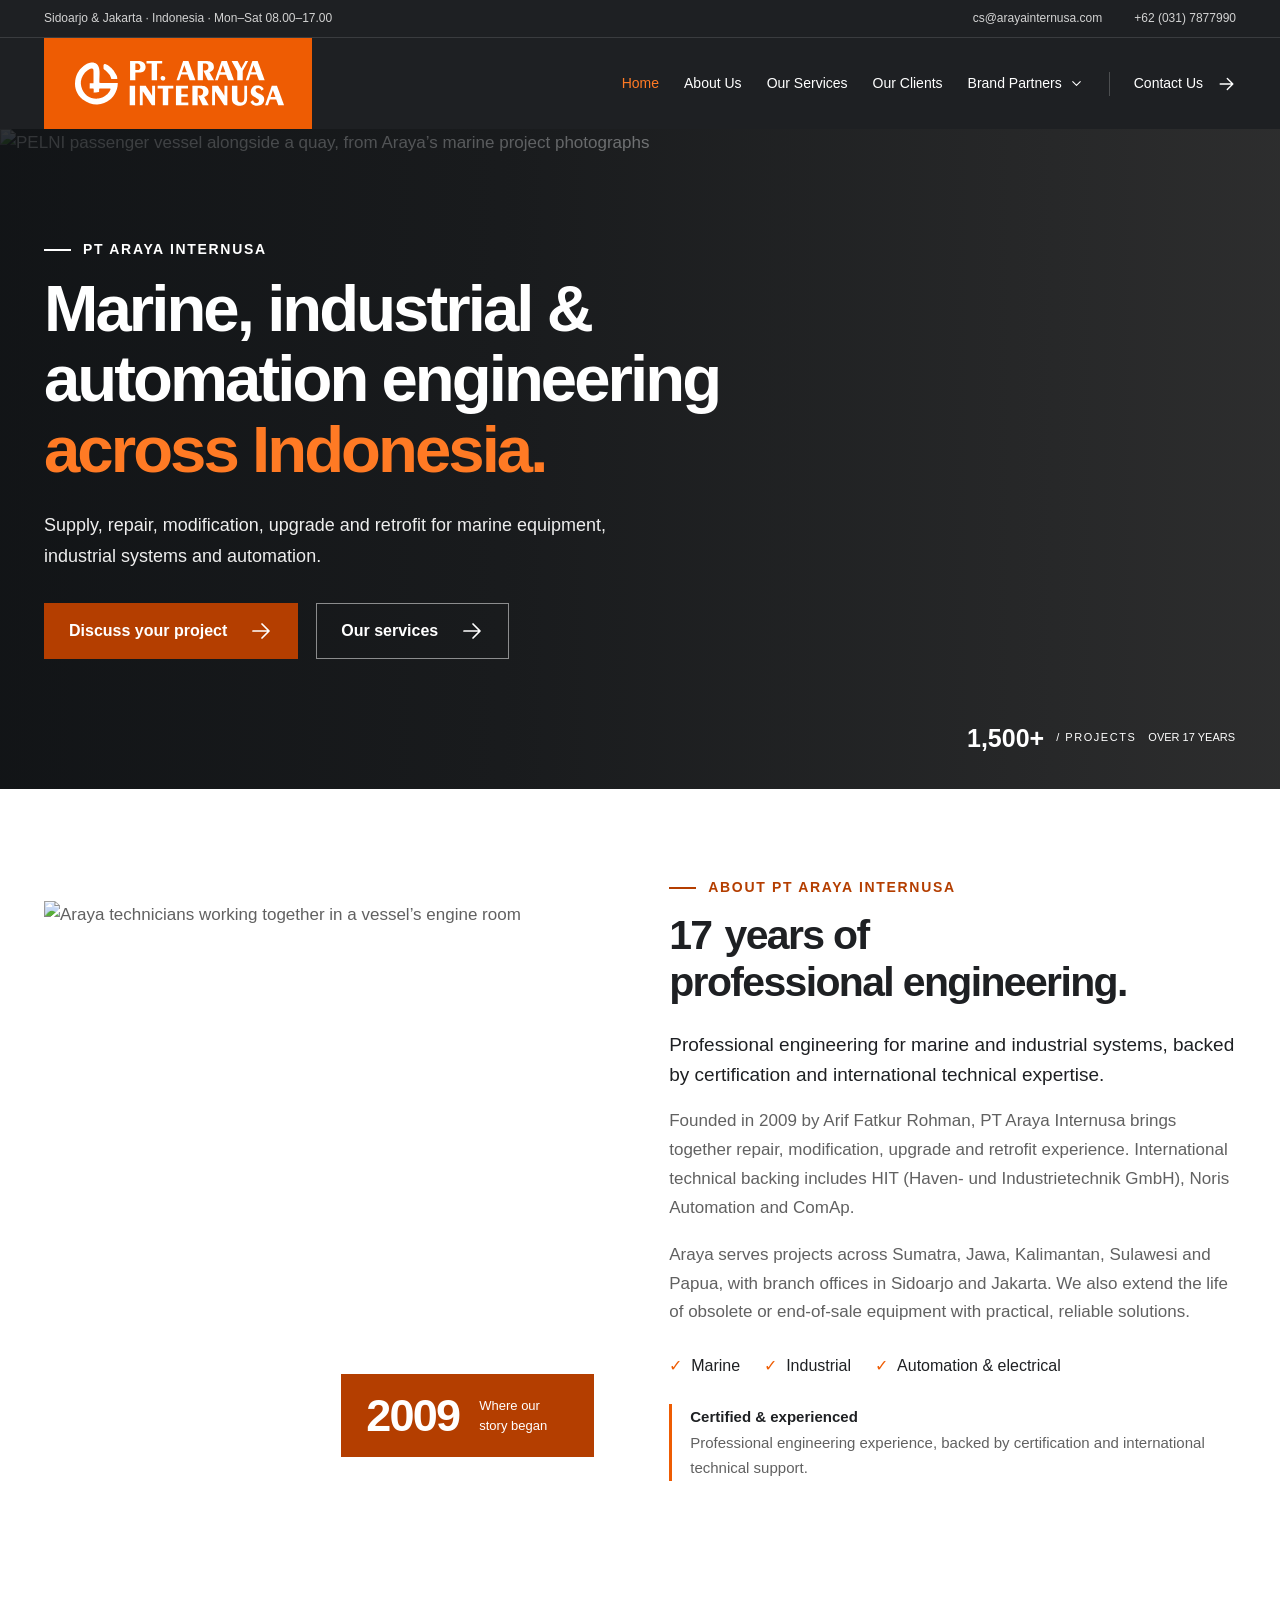
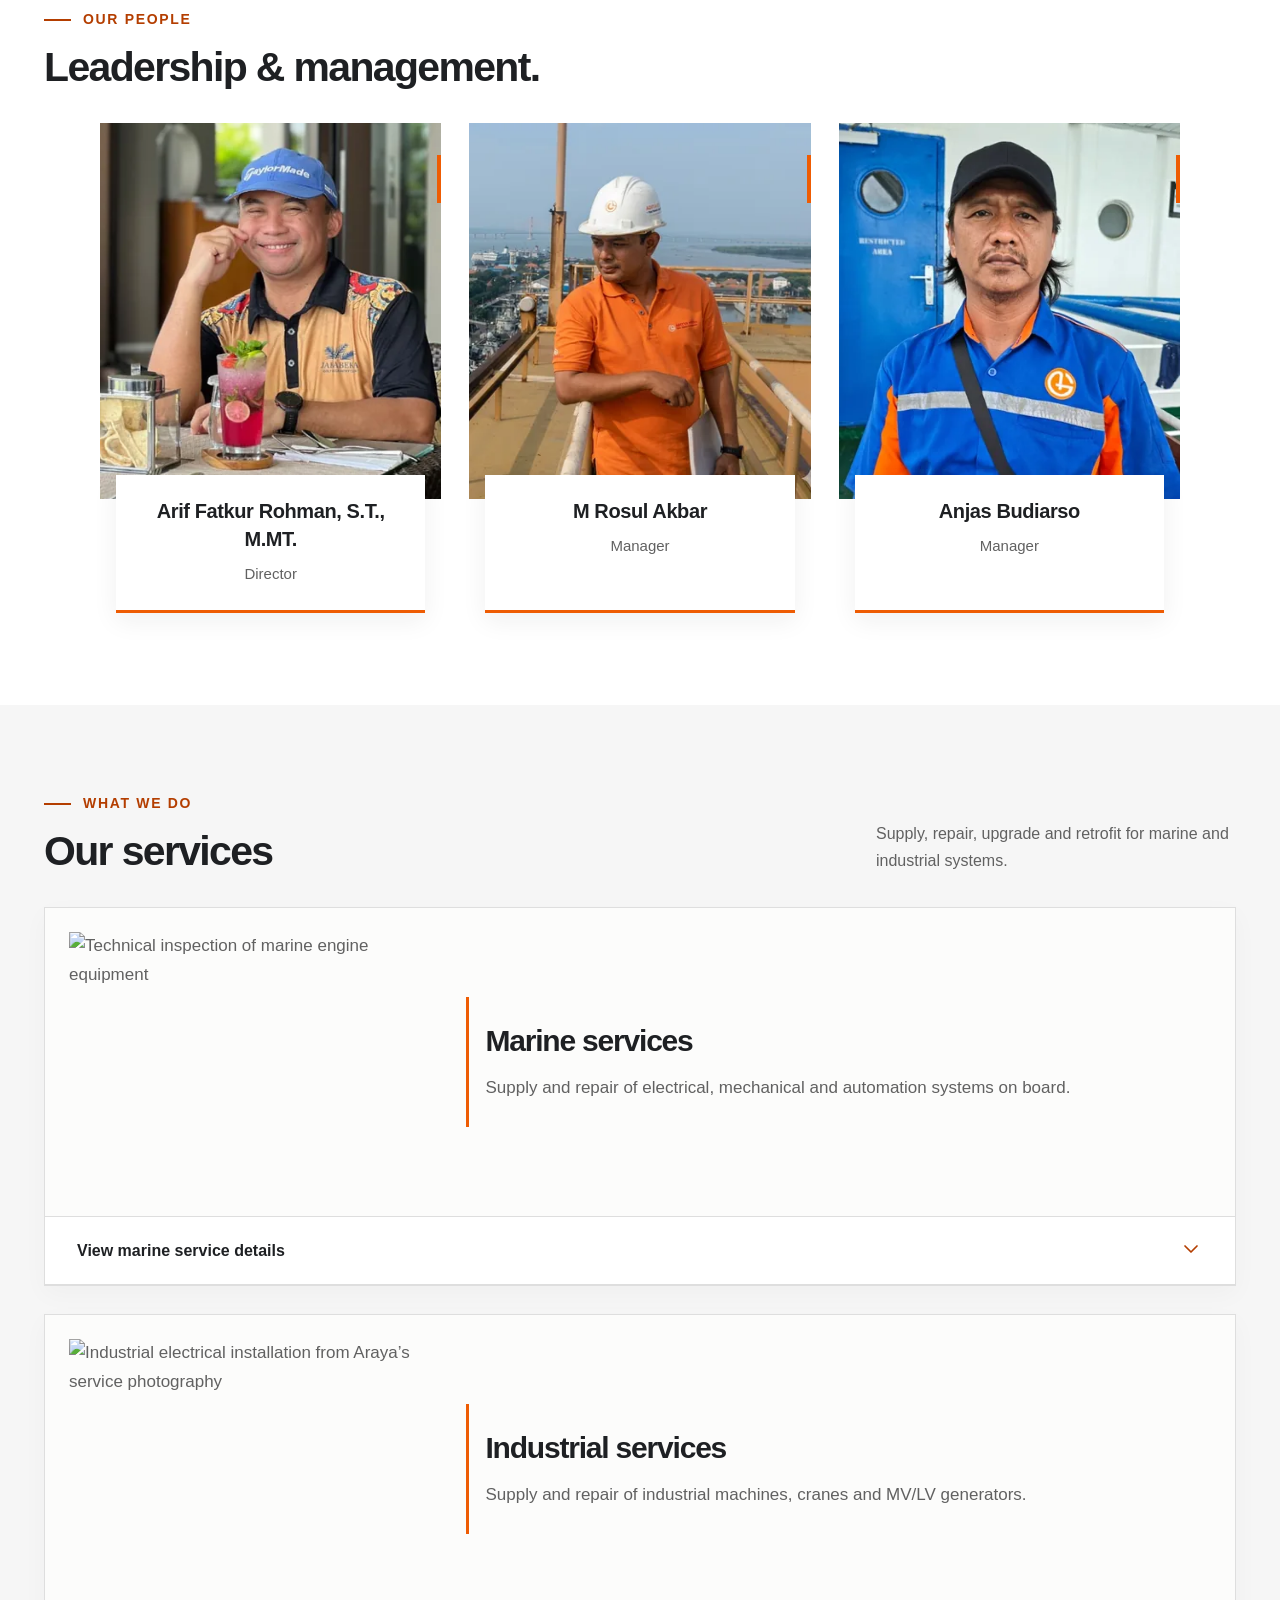
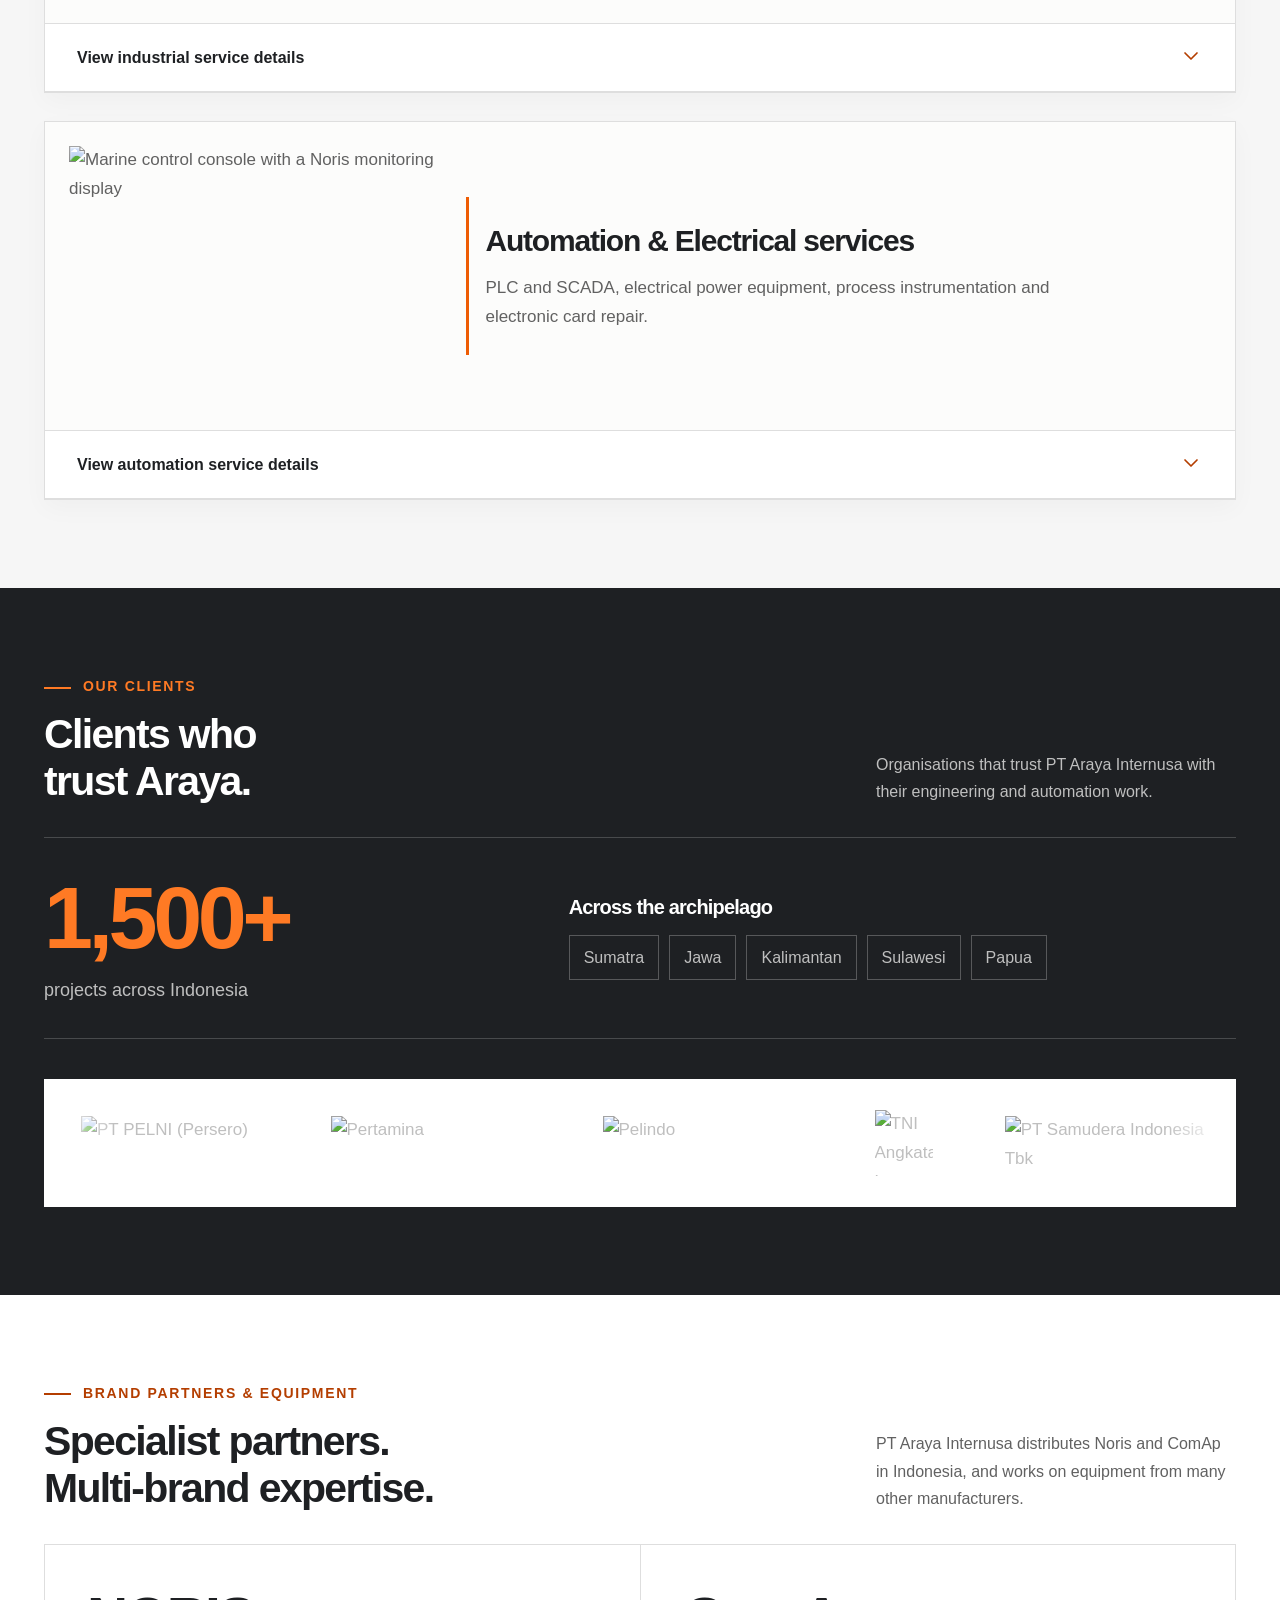
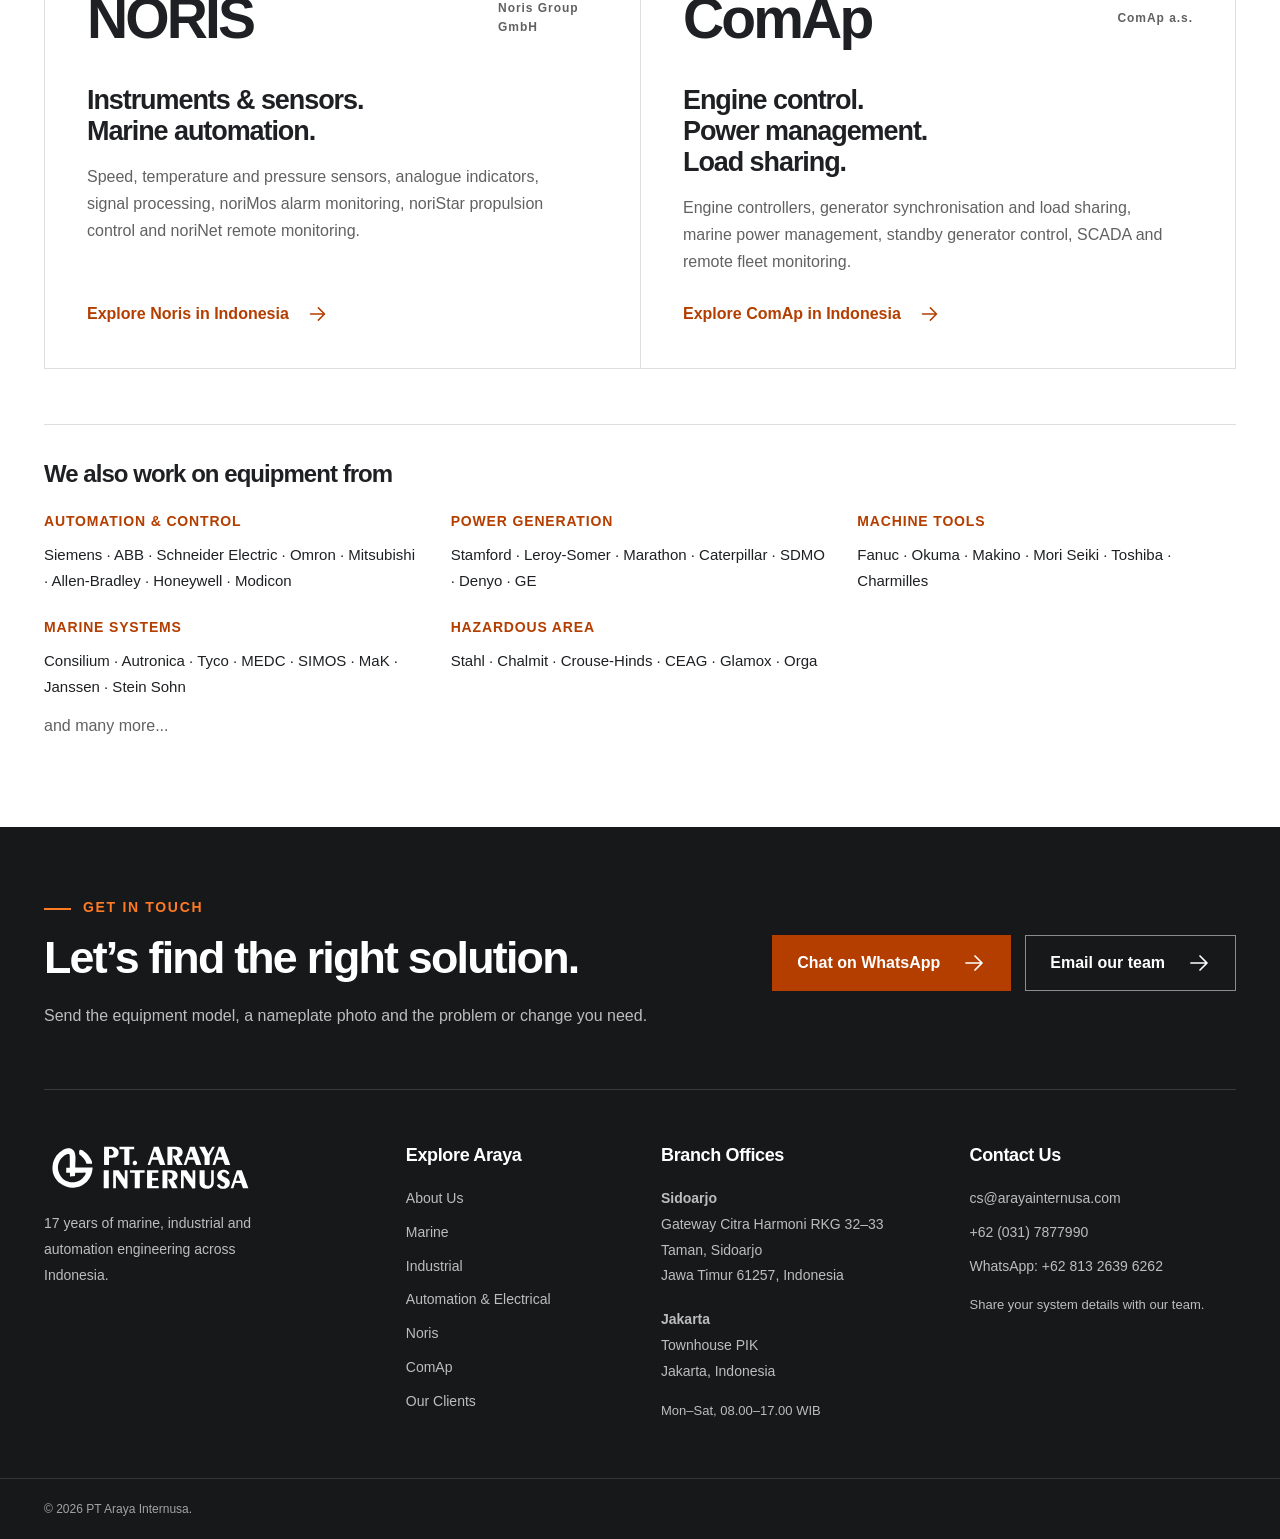
==== public/automation/index.html @ f8f68f8b "Balance service photos and add dedicated leadership section" ====
<!doctype html>
<html lang="en">
<head>
  <meta charset="utf-8"><meta name="viewport" content="width=device-width, initial-scale=1">
  <script>document.documentElement.classList.add('js')</script>
  <title>PLC, SCADA &amp; Electrical Panel Services Indonesia | Araya</title>
  <meta name="description" content="PLC and SCADA software, switchboards and MCC, VFDs, hazardous-area equipment, protection relays and electronic card repair across Indonesia.">
  <meta name="robots" content="noindex, nofollow">
  <meta name="theme-color" content="#1e2023">
  <link rel="canonical" href="https://hakiimm8.github.io/arayaweb/">
  <meta property="og:site_name" content="PT Araya Internusa">
  <meta property="og:title" content="PLC, SCADA &amp; Electrical Panel Services Indonesia | Araya">
  <meta property="og:description" content="PLC and SCADA software, switchboards and MCC, VFDs, hazardous-area equipment, protection relays and electronic card repair across Indonesia.">
  <meta property="og:type" content="website"><meta property="og:url" content="https://hakiimm8.github.io/arayaweb/automation/">
  <meta property="og:image" content="https://hakiimm8.github.io/arayaweb/assets/images/og-araya.jpg"><meta property="og:image:width" content="1200"><meta property="og:image:height" content="630">
  <meta name="twitter:card" content="summary_large_image">
  <link rel="icon" type="image/png" sizes="64x64" href="../assets/images/favicon.png?v=1040a6f9ba">
  <link rel="icon" type="image/svg+xml" sizes="any" href="../assets/images/araya-icon.svg?v=b778df4fcd">
  <link rel="preload" href="../assets/fonts/space-grotesk.woff2" as="font" type="font/woff2" crossorigin>

  <link rel="stylesheet" href="../assets/site.css?v=0329c03532">
  <script src="../assets/company-date.js?v=125678347e" defer></script>
  <script src="../assets/site.js?v=9bcf9e2e0d" defer></script>
  <script type="application/ld+json">{"@context": "https://schema.org", "@graph": [{"@type": "ProfessionalService", "@id": "https://hakiimm8.github.io/arayaweb/#organization", "name": "PT Araya Internusa", "alternateName": "Araya Internusa", "url": "https://arayainternusa.co.id/araya/", "logo": "https://hakiimm8.github.io/arayaweb/assets/images/araya-logo.png", "image": "https://hakiimm8.github.io/arayaweb/assets/images/og-araya.jpg", "description": "Marine, industrial and automation engineering company serving Indonesia: supply, repair, modification, upgrade and retrofit.", "email": "cs@arayainternusa.com", "telephone": "+62-31-7877990", "foundingDate": "2009", "founder": {"@type": "Person", "name": "Arif Fatkur Rohman"}, "address": {"@type": "PostalAddress", "streetAddress": "Gateway Citra Harmoni RKG 32–33", "addressLocality": "Taman, Sidoarjo", "addressRegion": "Jawa Timur", "postalCode": "61257", "addressCountry": "ID"}, "location": [{"@type": "Place", "name": "Sidoarjo branch office", "address": {"@type": "PostalAddress", "streetAddress": "Gateway Citra Harmoni RKG 32–33", "addressLocality": "Taman, Sidoarjo", "addressRegion": "Jawa Timur", "postalCode": "61257", "addressCountry": "ID"}}, {"@type": "Place", "name": "Jakarta branch office — Townhouse PIK", "address": {"@type": "PostalAddress", "streetAddress": "Townhouse PIK", "addressLocality": "Jakarta", "addressCountry": "ID"}}], "openingHoursSpecification": {"@type": "OpeningHoursSpecification", "dayOfWeek": ["Monday", "Tuesday", "Wednesday", "Thursday", "Friday", "Saturday"], "opens": "08:00", "closes": "17:00"}, "areaServed": {"@type": "Country", "name": "Indonesia"}, "knowsAbout": ["Marine automation", "Ship electrical systems", "Generator systems", "PLC and SCADA", "Industrial machinery repair", "Crane repair", "Hazardous-area electrical equipment", "Noris", "ComAp"]}]}</script>
</head>
<body>
<a class="skip-link" href="#main">Skip to content</a>
<header class="site-header">
  <div class="utility"><div class="container utility-inner"><span>Sidoarjo &amp; Jakarta · Indonesia · Mon–Sat 08.00–17.00</span><a href="mailto:cs@arayainternusa.com">cs@arayainternusa.com</a><a href="tel:+62317877990">+62 (031) 7877990</a></div></div>
  <div class="container navigation">
    <a class="brand" href="../index.html" aria-label="PT Araya Internusa home"><img src="../assets/images/araya-logo.svg" alt="PT Araya Internusa" width="4165" height="961"></a>
    <button class="menu-toggle" type="button" aria-expanded="false" aria-controls="main-navigation"><span>Menu</span><svg viewBox="0 0 24 24" aria-hidden="true"><path d="M3 6h18M3 12h18M3 18h18"/></svg></button>
    <nav class="main-nav" id="main-navigation" aria-label="Main navigation">
      <a href="../index.html">Home</a><a href="../index.html#about">About Us</a><a href="../index.html#services">Our Services</a><a href="../index.html#clients">Our Clients</a><details class="brand-menu"><summary>Brand Partners<svg viewBox="0 0 24 24" aria-hidden="true"><path d="m6 9 6 6 6-6"/></svg></summary><ul class="brand-dropdown"><li><a href="../noris/">Noris</a></li><li><a href="../comap/">ComAp</a></li></ul></details>
      <a class="nav-contact" href="#contact">Contact Us <svg viewBox="0 0 24 24" aria-hidden="true"><path d="M4 12h15M13 5l7 7-7 7"/></svg></a>
    </nav>
  </div>
</header>
<main id="main"><section class="section"><div class="container"><h1>Automation &amp; Electrical services</h1><p class="lead">Our engineering services are on the main Araya page.</p><a class="button" href="../index.html#automation-services">View automation services <svg viewBox="0 0 24 24" aria-hidden="true"><path d="M4 12h15M13 5l7 7-7 7"/></svg></a></div></section></main>
<section class="contact" id="contact" aria-labelledby="contact-heading">
  <div class="container contact-intro"><div><p class="eyebrow">GET IN TOUCH</p><h2 id="contact-heading">Let’s find the right solution.</h2><p>Send the equipment model, a nameplate photo and the problem or change you need.</p></div><div class="contact-actions"><a class="button" href="https://wa.me/6281326396262?text=Hello%20Araya%2C%20I%20would%20like%20to%20discuss%20Automation%20%26%20Electrical.">Chat on WhatsApp <svg viewBox="0 0 24 24" aria-hidden="true"><path d="M4 12h15M13 5l7 7-7 7"/></svg></a><a class="button button-outline" href="mailto:cs@arayainternusa.com">Email our team <svg viewBox="0 0 24 24" aria-hidden="true"><path d="M4 12h15M13 5l7 7-7 7"/></svg></a></div></div>
  <div class="container footer-grid">
    <div class="footer-company"><img src="../assets/images/araya-logo.svg" alt="PT Araya Internusa" width="4165" height="961" loading="lazy"><p><span class="company-age-copy"><span data-company-age>17</span> years of </span>marine, industrial and automation engineering across Indonesia.</p></div>
    <div><h3>Explore Araya</h3><a href="../index.html#about">About Us</a><a href="../index.html#marine-services">Marine</a><a href="../index.html#industrial-services">Industrial</a><a href="../index.html#automation-services">Automation &amp; Electrical</a><a href="../noris/">Noris</a><a href="../comap/">ComAp</a><a href="../index.html#clients">Our Clients</a></div>
    <div><h3>Branch Offices</h3><p><strong>Sidoarjo</strong><a href="https://www.google.com/maps/search/?api=1&query=Gateway%20Citra%20Harmoni%20RKG%2032-33%2C%20Taman%2C%20Sidoarjo">Gateway Citra Harmoni RKG 32–33<br>Taman, Sidoarjo<br>Jawa Timur 61257, Indonesia</a></p><p><strong>Jakarta</strong><a href="https://www.google.com/maps/search/?api=1&query=Townhouse%20PIK%2C%20Jakarta">Townhouse PIK<br>Jakarta, Indonesia</a></p><p class="contact-note">Mon–Sat, 08.00–17.00 WIB</p></div>
    <div><h3>Contact Us</h3><a href="mailto:cs@arayainternusa.com">cs@arayainternusa.com</a><a href="tel:+62317877990">+62 (031) 7877990</a><a href="https://wa.me/6281326396262?text=Hello%20Araya%2C%20I%20would%20like%20to%20discuss%20Automation%20%26%20Electrical.">WhatsApp: +62 813 2639 6262</a><p class="contact-note">Share your system details with our team.</p></div>
  </div>
</section>
<footer class="copyright"><div class="container"><span>© <span class="company-age-copy" data-current-year>2026</span> PT Araya Internusa.</span></div></footer>
<script type="application/json" id="legacy-service-targets">{"": "automation-services", "project-scopes": "automation-services", "equipment": "automation-equipment", "contact": "contact", "plc": "automation-plc", "scada": "automation-scada", "instrumentation": "automation-instrumentation", "panels": "automation-panels", "drives": "automation-drives", "motors": "automation-motors", "hazardous": "automation-hazardous", "protection": "automation-protection", "power": "automation-power", "earthing": "automation-earthing", "gensets": "automation-gensets", "electronics": "automation-electronics"}</script><script src="../assets/service-redirect.js?v=dea27533e1" defer></script></body></html>
---- public/assets/site.css ----
@font-face{font-family:"Space Grotesk";src:url("./fonts/space-grotesk.woff2") format("woff2");font-style:normal;font-weight:300 700;font-display:swap}
:root{--orange:#ee5c03;--orange-hover:#cb4800;--ink:#1e2023;--text:#616161;--muted:#f6f6f6;--line:#dedede;--white:#fff;--container:1240px;--space-section:105px;--space-component:30px;--type-caption:12px;--motion-fast:180ms;--motion-enter:450ms;--header-edge:91px;--index-height:0px}
*{box-sizing:border-box}html{scroll-behavior:smooth;scroll-padding-top:calc(var(--header-edge) + var(--index-height) + 20px)}body{margin:0;font-family:"Space Grotesk",Arial,sans-serif;font-size:17px;line-height:1.7;color:var(--text);background:#fff}h1,h2,h3,h4,p,figure{margin:0}h1,h2,h3,h4{color:var(--ink);font-weight:700;line-height:1.15;letter-spacing:-.04em}h2{font-size:clamp(32px,3.8vw,49px)}h3{font-size:25px}p+p{margin-top:18px}a{color:inherit;text-decoration:none}button{font:inherit}img{display:block;max-width:100%;height:auto}svg{width:24px;height:24px;fill:none;stroke:currentColor;stroke-width:1.7;stroke-linecap:round;stroke-linejoin:round;flex:none}.container{width:min(var(--container),calc(100% - 88px));margin-inline:auto}.section{padding:var(--space-section) 0}.section-muted{background:var(--muted)}.eyebrow{color:var(--orange);font-size:14px;letter-spacing:.12em;font-weight:700;line-height:1.5;margin-bottom:18px}.eyebrow:before{content:"";display:inline-block;vertical-align:middle;width:27px;height:2px;margin-right:12px;background:currentColor}.lead{font-size:20px;color:var(--ink);line-height:1.55;margin:24px 0 18px}.text-link{display:inline-flex;align-items:center;gap:18px;color:var(--orange);font-weight:600;font-size:16px;line-height:1.4}.text-link svg{width:21px}.text-link:hover{color:var(--orange-hover)}.button{display:inline-flex;align-items:center;justify-content:center;gap:22px;min-height:56px;padding:15px 24px;background:var(--orange);border:1px solid var(--orange);color:#fff;font-size:16px;font-weight:600;line-height:1.4;transition:background .2s}.button:hover{background:var(--orange-hover);border-color:var(--orange-hover)}.button-outline{background:transparent;border-color:#ffffff80}.button-outline:hover{background:#ffffff14;border-color:#fff}a:focus-visible,button:focus-visible{outline:3px solid var(--orange);outline-offset:5px}.button:focus-visible{outline-color:#fff;box-shadow:0 0 0 7px var(--orange)}.skip-link{position:fixed;top:-100px;left:16px;z-index:99;background:#fff;color:var(--ink);padding:12px}.skip-link:focus{top:12px}
.site-header{background:var(--ink);color:#fff;position:relative;z-index:20}.utility{border-bottom:1px solid #ffffff20}.utility-inner{display:flex;justify-content:flex-end;gap:32px;font-size:12px;min-height:37px;align-items:center;color:#d3d3d3}.utility-inner span{margin-right:auto}.utility a:hover{color:#fff}.navigation{display:flex;align-items:center;min-height:91px;gap:36px}.brand{background:var(--orange);align-self:stretch;display:flex;align-items:center;padding:18px 22px;flex:none}.brand img{width:224px;height:auto}.main-nav{display:flex;align-items:center;justify-content:flex-end;gap:25px;flex:1;font-size:14px;font-weight:500;line-height:1.35}.main-nav>a{white-space:nowrap}.main-nav>a:hover{color:var(--orange)}.main-nav .nav-contact{border-left:1px solid #ffffff35;padding-left:24px;display:inline-flex;align-items:center;gap:14px}.nav-contact svg{width:19px}.menu-toggle{display:none;background:none;color:#fff;border:1px solid #ffffff50;padding:10px 13px;align-items:center;gap:10px;font-size:15px}
.hero{position:relative;min-height:660px;display:flex;align-items:center;isolation:isolate;background:#343434;color:#fff}.hero-photo,.hero-shade{position:absolute;inset:0;width:100%;height:100%;z-index:-2;object-fit:cover}.hero-photo{object-position:58% 48%}.hero-shade{z-index:-1;background:linear-gradient(90deg,rgba(12,15,18,.85) 0%,rgba(12,15,18,.67) 40%,rgba(12,15,18,.18) 100%)}.hero-content{padding-block:68px 88px}.hero .eyebrow{color:#fff}.hero h1{color:#fff;font-size:clamp(42px,5.1vw,71px);line-height:1.08;letter-spacing:-.045em;max-width:840px}.hero h1 span{color:#ff7a24}.hero-description{font-size:18px;line-height:1.7;color:#eee;max-width:590px;margin-top:25px}.hero-actions{display:flex;flex-wrap:wrap;gap:18px;margin-top:32px}.hero-index{position:absolute;right:45px;bottom:30px;font-size:11px;letter-spacing:.14em;display:flex;align-items:center;gap:12px}.hero-index span{font-size:25px;font-weight:600;letter-spacing:0}.feature-strip{background:var(--ink);color:#bdbdbd}.feature-grid{display:grid;grid-template-columns:repeat(3,1fr);padding-block:35px}.feature-grid>div{display:flex;gap:18px;align-items:flex-start;padding:0 28px;border-right:1px solid #ffffff20}.feature-grid>div:first-child{padding-left:0}.feature-grid>div:last-child{border:0;padding-right:0}.feature-number{font-size:14px;color:var(--orange);font-weight:600;line-height:1.8}.feature-grid h2{color:#fff;font-size:21px;letter-spacing:-.03em;margin-bottom:7px}.feature-grid p{font-size:14px;line-height:1.6}
.about-grid{display:grid;grid-template-columns:1fr 1.03fr;gap:75px;align-items:center}.about-media{position:relative;padding-right:22px;padding-bottom:28px}.about-media>img{width:100%;aspect-ratio:1;object-fit:cover}.since{position:absolute;bottom:0;right:0;background:var(--orange-readable);color:#fff;display:flex;align-items:center;gap:20px;padding:19px 25px}.since strong{font-size:45px;line-height:1;letter-spacing:-.04em}.since span{font-size:13px;max-width:90px;line-height:1.5}.scope-list{display:flex;flex-wrap:wrap;gap:24px;margin:25px 0}.scope-list span{color:var(--ink);font-size:16px;font-weight:500}.scope-list span:before{content:"✓";color:var(--orange);margin-right:9px}.section-heading{display:flex;align-items:flex-end;justify-content:space-between;gap:65px;margin-bottom:42px}.section-heading>p{max-width:360px;line-height:1.7;font-size:16px}.service-grid{display:grid;grid-template-columns:repeat(3,1fr);gap:25px}.service-card{position:relative;min-height:450px;overflow:hidden;background:var(--ink);color:#ddd;display:flex;align-items:flex-end}.service-card>img{position:absolute;inset:0;width:100%;height:100%;object-fit:cover;transition:transform .5s}.service-card:after{content:"";position:absolute;inset:0;background:linear-gradient(180deg,#1e202308 15%,#1e2023dd 65%,#1e2023 100%)}.service-card:hover>img{transform:scale(1.04)}.service-body{position:relative;z-index:1;padding:32px;width:100%}.service-number{display:inline-block;font-size:16px;font-weight:600;color:#fff;opacity:.8;margin-bottom:40px}.service-body h3{color:#fff;font-size:30px;margin-bottom:14px}.service-body p{font-size:15px;line-height:1.65;min-height:50px}.card-link{display:flex;align-items:center;justify-content:space-between;gap:12px;margin-top:24px;padding-top:18px;border-top:1px solid #ffffff40;font-size:14px;color:#fff}.card-link svg{width:19px;color:#ff7a24}.brand-grid{display:grid;grid-template-columns:1fr 1fr;border:1px solid var(--line)}.brand-panel{padding:42px}.brand-panel+article{border-left:1px solid var(--line)}.brand-name{font-size:57px;color:var(--ink);font-weight:700;line-height:1.1;letter-spacing:-.05em;display:flex;align-items:center;justify-content:space-between;gap:18px;margin-bottom:35px}.brand-name span{font-size:12px;font-weight:600;letter-spacing:.08em;color:var(--text);max-width:100px;line-height:1.6}.brand-panel h3{font-size:27px;margin-bottom:16px}.brand-panel p{font-size:16px;max-width:480px;margin-bottom:27px}.projects{background:var(--ink);color:#bfbfbf}.projects h2{color:#fff}.project-grid{display:grid;grid-template-columns:1.35fr 1fr;gap:28px}.project-grid figure>img{width:100%;height:330px;object-fit:cover}.project-grid figcaption{padding-top:24px}.project-grid figcaption span{font-size:12px;letter-spacing:.08em;text-transform:uppercase;color:#ff7a24}.project-grid h3{font-size:28px;margin-top:9px;color:#fff}
.contact{background:#16181a;color:#bdbdbd;padding-top:70px;scroll-margin-top:0}.contact-intro{display:flex;justify-content:space-between;align-items:center;gap:40px;padding-bottom:60px;border-bottom:1px solid #ffffff25}.contact h2{color:#fff;font-size:clamp(30px,3.5vw,45px)}.contact-intro p:last-child{margin-top:18px;font-size:16px}.contact-intro>.button{flex-shrink:0}.footer-grid{display:grid;grid-template-columns:1.2fr .8fr 1fr 1fr;gap:42px;padding-block:55px}.footer-grid h3{font-size:18px;color:#fff;letter-spacing:-.02em;margin-bottom:20px}.footer-grid p,.footer-grid a{font-size:14px;line-height:1.85}.footer-grid a:not(.text-link){display:block;margin-bottom:8px}.footer-grid a:hover{color:#fff}.footer-company>img{width:210px;margin-bottom:20px}.footer-company p{max-width:230px;margin-bottom:18px}.text-link.light{color:#fff;gap:10px}.text-link.light svg{width:18px}.contact-note{margin-top:14px;font-size:13px!important}.copyright{background:#16181a;color:#a3a3a3;border-top:1px solid #ffffff20;font-size:12px}.copyright>.container{display:flex;justify-content:space-between;gap:24px;padding-block:20px}
.brand-hero{background:var(--ink);color:#bdbdbd;padding:35px 0 75px;position:relative;overflow:hidden}.brand-hero:after{content:"";position:absolute;right:-80px;top:80px;width:340px;height:340px;border:1px solid #ffffff0d;transform:rotate(30deg);pointer-events:none}.breadcrumb{display:flex;gap:14px;font-size:13px;margin-bottom:52px;position:relative;z-index:1}.breadcrumb a:hover{color:#fff}.brand-hero h1{color:#fff;font-size:clamp(43px,5.5vw,73px);line-height:1.08;position:relative;z-index:1}.brand-hero>.container>p:not(.eyebrow){font-size:20px;margin:24px 0 30px}.brand-overview{display:grid;grid-template-columns:1.05fr 1fr;gap:70px;align-items:center}.brand-overview img{width:100%;height:440px;object-fit:cover}.brand-overview figcaption{font-size:12px;color:var(--text);margin-top:10px}.brand-overview .text-link{margin-top:25px}.manufacturer-note{font-size:12px;line-height:1.7;margin-top:14px!important;max-width:440px}.application-list{margin-top:40px;border-top:1px solid var(--line)}.application-row{display:grid;grid-template-columns:50px 1fr 1.3fr;gap:30px;align-items:start;padding:30px 0;border-bottom:1px solid var(--line)}.application-row>span{color:var(--orange);font-size:17px}.application-row h3{font-size:24px;letter-spacing:-.03em}.application-row p{font-size:16px;line-height:1.7}.equipment-note{border-left:3px solid var(--orange);padding:5px 0 5px 25px;margin-top:40px}.equipment-note h3{font-size:22px;margin-bottom:12px}.equipment-note p{max-width:780px;font-size:16px}.related{padding-block:45px;display:flex;justify-content:space-between;gap:25px;align-items:center}.related>a:last-child{font-size:14px;text-decoration:underline;text-underline-offset:4px}
@media(min-width:1600px){.hero{min-height:730px}}@media(max-width:1200px){.container{width:calc(100% - 60px)}.navigation{gap:20px}.brand{padding-inline:15px}.brand img{width:190px}.main-nav{gap:17px;font-size:12px}.main-nav .nav-contact{padding-left:17px}.about-grid{gap:45px}.brand-name{font-size:50px}.footer-grid{gap:27px}}
@media(max-width:980px){.utility-inner{gap:20px;font-size:11px}.utility-inner span{display:none}.utility-inner{justify-content:space-between}.navigation{min-height:85px;justify-content:space-between;flex-wrap:wrap;padding-bottom:14px}.brand{padding:16px 18px;min-height:85px}.main-nav{flex-basis:100%;justify-content:flex-start;gap:21px;flex-wrap:wrap;font-size:14px;padding:10px 0}.main-nav .nav-contact{border:0;padding:0}.js .menu-toggle{display:inline-flex}.js .navigation{padding-bottom:0}.js .main-nav{display:none;padding:0 0 22px}.js .main-nav[data-open="true"]{display:flex}.hero{min-height:630px}.hero h1{font-size:62px}.hero-index{right:30px}.feature-grid>div{padding-inline:18px;gap:12px}.feature-grid h2{font-size:18px}.feature-grid p{font-size:13px}.about-grid{gap:35px}.section{padding-block:80px}.section-heading{gap:35px}.section-heading>p{max-width:300px}.service-grid{gap:16px}.service-body{padding:24px}.service-body h3{font-size:27px}.service-body p{font-size:14px}.card-link{font-size:12px}.brand-panel{padding:30px}.brand-name{display:block}.brand-name span{display:block;max-width:none;margin-top:10px;font-size:12px}.brand-panel h3{font-size:24px}.project-grid figure>img{height:280px}.contact-intro{gap:30px}.footer-grid{grid-template-columns:1fr 1fr;gap:35px}.brand-overview{gap:35px}.brand-overview img{height:390px}}
@media(max-width:680px){.container{width:calc(100% - 40px)}body{font-size:16px}.utility-inner{font-size:10px;gap:10px;min-height:32px}.navigation{min-height:78px}.brand{min-height:78px;padding:14px 12px}.brand img{width:184px}.menu-toggle{font-size:13px;padding:8px 9px;gap:8px}.menu-toggle svg{width:20px}.main-nav{display:grid;grid-template-columns:1fr 1fr;gap:0!important;line-height:1.5}.js .main-nav[data-open="true"]{display:grid}.main-nav>a{padding:13px 0;border-top:1px solid #ffffff20}.main-nav .nav-contact{padding:13px 0;border-top:1px solid #ffffff20;gap:10px}.hero{min-height:600px;align-items:center}.hero-photo{object-position:63% 50%}.hero-shade{background:linear-gradient(90deg,rgba(12,15,18,.84),rgba(12,15,18,.4))}.hero-content{padding-block:55px 75px}.hero h1{font-size:clamp(36px,9.5vw,52px);line-height:1.1;letter-spacing:-.045em}.hero .eyebrow{font-size:11px;margin-bottom:23px}.hero-description{font-size:16px;margin-top:23px;max-width:380px;line-height:1.65}.hero-actions{gap:12px;margin-top:28px;flex-direction:column;align-items:flex-start}.button{font-size:14px;min-height:52px;padding:14px 18px;gap:18px}.hero-index{bottom:20px;left:20px;right:auto;font-size:9px}.hero-index span{font-size:20px}.feature-grid{grid-template-columns:1fr;padding-block:0}.feature-grid>div{padding:24px 0!important;border-right:0;border-bottom:1px solid #ffffff20;gap:20px}.feature-grid h2{font-size:20px}.feature-grid p{font-size:14px}.section{padding-block:65px}.about-grid,.brand-overview{grid-template-columns:1fr;gap:36px}.about-media{max-width:500px;padding-right:18px;padding-bottom:22px}.since{padding:17px 22px}.since strong{font-size:38px}.about .eyebrow{font-size:11px}.lead{font-size:18px}.scope-list{gap:20px}.scope-list span{font-size:14px}.section-heading{display:block;margin-bottom:30px}.section-heading>p{margin-top:23px;max-width:100%;font-size:15px}.service-grid{grid-template-columns:1fr;gap:20px}.service-card{min-height:390px}.service-body{padding:28px}.service-body h3{font-size:30px}.service-body p{font-size:15px;min-height:0}.service-number{margin-bottom:55px}.card-link{font-size:14px}.brand-grid{grid-template-columns:1fr}.brand-panel{padding:30px 25px}.brand-panel+article{border-left:0;border-top:1px solid var(--line)}.brand-name{font-size:50px;margin-bottom:25px}.brand-panel h3{font-size:25px}.brand-panel p{font-size:15px}.text-link{font-size:14px;gap:14px}.project-grid{grid-template-columns:1fr;gap:35px}.project-grid figure>img{height:270px}.project-grid h3{font-size:25px}.contact{padding-top:55px}.contact-intro{align-items:flex-start;flex-direction:column;gap:25px;padding-bottom:40px}.contact-intro p:last-child{font-size:15px}.footer-grid{grid-template-columns:1fr 1fr;padding-block:40px;gap:35px 22px}.footer-company{grid-column:1/-1}.footer-company p{max-width:100%}.footer-grid h3{font-size:17px;margin-bottom:15px}.footer-grid p,.footer-grid a{font-size:13px;overflow-wrap:anywhere}.footer-grid>div:last-child{grid-column:1/-1}.copyright>.container{flex-direction:column;gap:5px;padding-block:18px}.copyright{font-size:10px}.brand-hero{padding:24px 0 55px}.breadcrumb{font-size:12px;margin-bottom:35px}.brand-hero h1{font-size:43px}.brand-hero>.container>p:not(.eyebrow){font-size:18px}.brand-overview img{height:320px}.application-row{grid-template-columns:35px 1fr;gap:10px 16px;padding-block:25px}.application-row p{grid-column:2;font-size:15px}.application-row h3{font-size:23px}.equipment-note{padding-left:20px}.equipment-note h3{font-size:21px}.equipment-note p{font-size:15px}.related{align-items:flex-start;flex-direction:column;padding-block:35px}.eyebrow{font-size:12px}}
@media(prefers-reduced-motion:reduce){html{scroll-behavior:auto}*,*:before,*:after{transition:none!important}}
/* Keep the site's orange palette while making normal-sized text readable. */
:root{--orange-readable:#b43e00}
.eyebrow,.text-link,.application-row>span{color:var(--orange-readable)}
.button:not(.button-outline){background:var(--orange-readable);border-color:var(--orange-readable)}
.button:not(.button-outline):hover{background:#923300;border-color:#923300}
.projects .eyebrow,.contact .eyebrow,.brand-hero .eyebrow{color:#ff7a24}
.site-header{position:sticky;top:-38px}
@media(max-width:680px){.site-header{top:-32px}}
.brand-panel{display:flex;flex-direction:column}.brand-panel>.text-link{margin-top:auto}
.manufacturer-links{display:flex;flex-direction:column;align-items:flex-start;gap:14px;margin-top:25px}.brand-overview .manufacturer-links .text-link{margin-top:0}
.project-reach{display:grid;grid-template-columns:1fr 1.4fr;align-items:center;gap:48px;border-top:1px solid #ffffff30;border-bottom:1px solid #ffffff30;padding:32px 0;margin-bottom:40px}.project-total strong{display:block;font-size:clamp(56px,7vw,88px);line-height:1.1;letter-spacing:-.05em;color:#ff7a24}.project-total span{display:block;margin-top:8px;font-size:18px}.project-coverage h3{font-size:20px;margin:0 0 16px}.project-coverage ul{display:flex;flex-wrap:wrap;gap:10px;list-style:none;padding:0;margin:0}.project-coverage li{border:1px solid #ffffff40;padding:8px 14px;font-size:16px}@media(max-width:680px){.project-reach{grid-template-columns:1fr;gap:28px}}
.projects .project-coverage h3{color:#fff}
/* Preserve the original 238:52 lockup proportions; the transparent upload is stretched horizontally. */
.brand img,.footer-company>img{aspect-ratio:238/52}
.project-scopes{grid-template-columns:repeat(2,minmax(0,1fr))}.project-scopes figcaption>p{font-size:16px;margin-top:16px}.project-scopes ul{font-size:15px;line-height:1.75;padding-left:19px;margin:18px 0 24px}.project-scopes li+li{margin-top:8px}.project-scopes .text-link{margin-top:4px}
.brand-overview .product-figure img{object-fit:contain;background:#f6f6f6;padding:24px}.product-figure figcaption a{text-decoration:underline;text-underline-offset:3px}.portfolio-intro{font-size:18px;max-width:850px;margin-top:24px}.portfolio-list{margin-top:44px;border-top:1px solid var(--line)}.portfolio-row{display:grid;grid-template-columns:minmax(0,1fr) minmax(0,1.25fr);gap:70px;padding:38px 0;border-bottom:1px solid var(--line)}.portfolio-number{display:block;font-size:14px;color:var(--orange-readable);font-weight:600;margin-bottom:15px}.portfolio-row h3{font-size:30px;max-width:380px}.family-name{font-size:15px;color:var(--orange-readable);margin-top:14px;font-weight:500}.portfolio-row dl{margin:24px 0}.portfolio-row dl>div+div{margin-top:16px}.portfolio-row dt{font-size:14px;font-weight:700;color:var(--ink)}.portfolio-row dd{margin:3px 0 0;font-size:15px}
.scope-details{display:grid;grid-template-columns:repeat(2,minmax(0,1fr));column-gap:65px;margin-top:42px;border-top:1px solid var(--line)}.scope-detail{padding:30px 0;border-bottom:1px solid var(--line);scroll-margin-top:0}.scope-detail h3{font-size:26px;margin-bottom:16px}.scope-detail p{font-size:16px}.connection-grid{display:grid;grid-template-columns:repeat(2,minmax(0,1fr));gap:45px;margin-top:38px}.connection-grid>a{display:block;border-top:1px solid var(--line);padding-top:27px}.connection-grid h3{font-size:28px;margin-bottom:15px}.connection-grid p{font-size:16px;max-width:480px}.connection-grid .text-link{margin-top:23px}.equipment-note>.text-link{margin-top:20px}.project-connections{padding-bottom:45px}
@media(max-width:980px){.portfolio-row{gap:35px}.scope-details{column-gap:35px}}
@media(max-width:680px){.project-scopes,.portfolio-row,.scope-details,.connection-grid{grid-template-columns:1fr}.project-scopes{gap:48px}.portfolio-row{gap:22px;padding-block:30px}.portfolio-row h3{font-size:26px}.portfolio-intro{font-size:16px}.scope-detail h3{font-size:24px}.connection-grid{gap:35px}}

/* Dedicated brand guides retain the existing Araya palette and typography. */
.brand-menu{position:relative;flex:none}.brand-menu summary{display:flex;align-items:center;gap:7px;cursor:pointer;white-space:nowrap;list-style:none}.brand-menu summary::-webkit-details-marker{display:none}.brand-menu summary::marker{content:""}.brand-menu summary svg{width:15px;height:15px;transition:transform .15s}.brand-menu[open] summary svg{transform:rotate(180deg)}.brand-menu summary:hover{color:var(--orange)}.brand-menu summary:focus-visible{outline:3px solid var(--orange);outline-offset:5px}.brand-dropdown{position:absolute;top:calc(100% + 15px);left:0;min-width:210px;margin:0;padding:8px;list-style:none;background:var(--ink);border:1px solid #ffffff35;box-shadow:0 14px 28px #0003;z-index:30}.brand-dropdown a{display:block;padding:13px 16px;white-space:nowrap;font-size:14px}.brand-dropdown a:hover,.brand-dropdown a:focus-visible{background:#ffffff0d;color:#ff7a24}.brand-dropdown a:focus-visible{outline-offset:-3px}@media(max-width:980px){.brand-menu{flex-basis:100%}.brand-menu summary{padding-block:13px;border-top:1px solid #ffffff20}.brand-dropdown{position:static;margin-bottom:10px;box-shadow:none;width:100%;min-width:0}.brand-dropdown a{font-size:14px}}@media(max-width:680px){.brand-menu{grid-column:1/-1}}
.brand-landing-grid{display:grid;grid-template-columns:minmax(0,1.2fr) minmax(0,1fr);gap:60px;align-items:center;position:relative;z-index:1}.brand-landing h1{font-size:clamp(40px,4.8vw,64px)}.brand-intro{font-size:18px;margin-top:24px;max-width:600px}.brand-actions{display:flex;align-items:center;flex-wrap:wrap;gap:22px 28px;margin-top:30px}.hero-product img{width:100%;height:340px;object-fit:contain;background:#f6f6f6;padding:26px}.hero-product figcaption{font-size:12px;line-height:1.6;margin-top:12px;color:#c9c9c9}.brand-contents{border-bottom:1px solid var(--line);background:#fff}.brand-contents>.container{display:flex;flex-wrap:wrap;gap:12px 30px;padding-block:23px}.brand-contents a{font-size:14px;font-weight:600;color:var(--ink)}.brand-contents a:hover{color:var(--orange-readable)}.brand-profile{display:grid;grid-template-columns:1fr 1.1fr;gap:70px}.brand-profile .text-link{margin-top:25px}.brand-profile .lead{margin-top:0}.brand-facts{display:grid;grid-template-columns:repeat(3,minmax(0,1fr));gap:35px;border-top:1px solid var(--line);padding-top:28px;margin:45px 0 0}.brand-facts dt{font-size:13px;color:var(--text);margin-bottom:8px}.brand-facts dd{font-size:21px;line-height:1.35;letter-spacing:-.025em;color:var(--ink);margin:0;font-weight:600}.product-finder{display:grid;grid-template-columns:repeat(3,minmax(0,1fr));gap:0 30px;margin-top:34px}.product-finder a{display:flex;align-items:center;gap:12px;font-size:15px;line-height:1.5;font-weight:500;padding:18px 0;border-bottom:1px solid var(--line);color:var(--ink)}.product-finder a:hover{color:var(--orange-readable)}.product-finder span{font-size:12px;color:var(--orange-readable)}.product-finder svg{width:18px;height:18px;margin-left:auto}.portfolio-row{scroll-margin-top:0}.application-row .text-link{margin-top:18px}.brand-enquiry{background:var(--muted)}.enquiry-list{display:grid;grid-template-columns:repeat(4,minmax(0,1fr));gap:30px;list-style:none;padding:0;margin:40px 0 0;counter-reset:enquiry}.enquiry-list li{border-top:1px solid var(--line);padding-top:24px;counter-increment:enquiry}.enquiry-list li:before{content:'0' counter(enquiry);display:block;color:var(--orange-readable);font-size:13px;font-weight:600;margin-bottom:16px}.enquiry-list h3{font-size:22px;margin-bottom:14px}.enquiry-list p{font-size:15px}.brand-faq{display:grid;grid-template-columns:1fr 1.4fr;gap:65px}.faq-list{border-top:1px solid var(--line)}.faq-list details{border-bottom:1px solid var(--line);padding:24px 0}.faq-list summary{cursor:pointer;position:relative;padding-right:20px;font-size:18px;line-height:1.5;font-weight:600;color:var(--ink)}.faq-list p{font-size:16px;margin-top:18px}.faq-list summary:focus-visible{outline:3px solid var(--orange);outline-offset:5px}
@media(max-width:980px){.brand-landing-grid{gap:30px}.brand-landing h1{font-size:44px}.hero-product img{height:300px}.brand-profile{gap:35px}.product-finder{grid-template-columns:repeat(2,minmax(0,1fr))}.enquiry-list{grid-template-columns:repeat(2,minmax(0,1fr))}.brand-faq{gap:35px}}
@media(max-width:680px){.brand-landing-grid,.brand-profile,.brand-faq{grid-template-columns:1fr}.brand-landing h1{font-size:40px}.brand-intro{font-size:17px}.brand-landing-grid{gap:36px}.hero-product img{height:250px;padding:20px}.brand-landing{padding-bottom:40px}.brand-contents>.container{gap:12px 22px;padding-block:20px}.brand-contents a{font-size:13px}.brand-facts{grid-template-columns:1fr;gap:24px;margin-top:30px}.brand-facts dt{margin-bottom:5px}.brand-facts dd{font-size:20px}.product-finder{grid-template-columns:1fr}.application-row>div{grid-column:2;min-width:0}.enquiry-list{grid-template-columns:1fr;gap:25px}.enquiry-list h3{font-size:22px}.brand-faq{gap:30px}.faq-list summary{font-size:17px}.brand-enquiry .brand-actions{align-items:flex-start;flex-direction:column}.brand-enquiry .button{font-size:14px;padding-inline:18px}}

/* Manufacturer product images accompany their individual portfolio sections. */
.portfolio-picture{margin:24px 0 0;max-width:420px}.portfolio-picture img{display:block;width:100%;height:auto;aspect-ratio:3/2;object-fit:contain;background:#fff;padding:16px}.portfolio-picture figcaption{font-size:12px;line-height:1.6;margin-top:10px}.portfolio-picture figcaption a{text-decoration:underline;text-underline-offset:3px}.portfolio-picture a:focus-visible{outline:3px solid var(--orange);outline-offset:3px}
@media(max-width:680px){.portfolio-picture{max-width:none;margin-top:20px}.portfolio-picture img{padding:12px}}

/* Application explanations lead the ComAp guide, ahead of the product catalogue. */
.application-guide-intro{max-width:850px}.application-scope{max-width:900px;font-size:16px}.application-index{display:grid;grid-template-columns:repeat(3,minmax(0,1fr));gap:28px;margin-top:35px}.application-index a{display:flex;align-items:center;gap:14px;border-top:2px solid var(--orange);border-bottom:1px solid var(--line);padding:23px 0;font-size:20px;font-weight:600;line-height:1.3;color:var(--ink)}.application-index span{font-size:12px;color:var(--orange-readable)}.application-index svg{margin-left:auto;width:20px}.application-hint{margin-top:20px;font-size:14px}.application-group{margin-top:65px;scroll-margin-top:0}.application-group+.application-group{padding-top:65px;border-top:1px solid var(--line)}.application-group-intro{display:grid;grid-template-columns:minmax(0,1fr) minmax(0,1.15fr);gap:60px;align-items:center;margin-bottom:38px}.application-group h3{font-size:36px;margin-bottom:20px}.application-group-intro p:not(.eyebrow){font-size:17px}.application-flow{list-style:none;margin:28px 0 0;padding:0}.application-flow li{font-size:14px;font-weight:500;color:var(--ink);line-height:1.5}.application-flow li+li{margin-top:10px}.application-flow li+li:before{content:'↓';display:block;color:var(--orange-readable);margin-bottom:8px}.application-diagram img{width:100%;height:auto;background:#fff;object-fit:contain}.application-diagram figcaption{font-size:12px;line-height:1.6;margin-top:12px}.application-diagram figcaption a{text-decoration:underline;text-underline-offset:3px}.application-diagram figcaption span{display:block;margin-top:4px}.application-details{border-top:1px solid var(--line)}.application-detail{border-bottom:1px solid var(--line);scroll-margin-top:0}.application-detail summary{display:flex;justify-content:space-between;gap:25px;align-items:center;padding:24px 0;cursor:pointer;list-style:none}.application-detail summary::-webkit-details-marker{display:none}.application-detail summary::marker{content:''}.application-detail summary strong{display:block;font-size:24px;line-height:1.3;color:var(--ink);letter-spacing:-.025em}.application-detail summary>span>span{display:block;font-size:16px;line-height:1.6;margin-top:8px;max-width:850px}.application-detail .application-expand{font-size:30px;color:var(--orange-readable);flex:none;line-height:1}.application-detail[open] .application-expand{transform:rotate(45deg)}.application-detail summary:focus-visible{outline:3px solid var(--orange);outline-offset:4px}.application-body{padding:0 0 30px}.application-body dl{display:grid;grid-template-columns:repeat(2,minmax(0,1fr));gap:24px 50px;margin:0}.application-body dt{font-size:14px;font-weight:700;color:var(--ink);margin-bottom:7px}.application-body dd{font-size:16px;line-height:1.75;margin:0}.application-links{display:flex;flex-wrap:wrap;gap:20px 30px;margin-top:28px;align-items:center}.application-source{display:inline-flex;gap:10px;align-items:center;font-size:13px;text-decoration:underline;text-underline-offset:3px}.application-source svg{width:17px}
@media(max-width:980px){.application-group-intro{gap:30px}.application-index{gap:18px}.application-index a{font-size:18px}.application-body dl{gap:22px 30px}}
@media(max-width:680px){.application-index,.application-group-intro,.application-body dl{grid-template-columns:1fr}.application-index{gap:16px}.application-index a{padding:18px 0}.application-group{margin-top:45px}.application-group+.application-group{padding-top:45px}.application-group h3{font-size:30px}.application-group-intro{gap:28px;margin-bottom:28px}.application-detail summary{gap:18px;padding:22px 0}.application-detail summary strong{font-size:22px}.application-detail summary>span>span{font-size:15px}.application-body dd{font-size:15px}.application-links{align-items:flex-start;flex-direction:column;gap:18px}.application-links .text-link{font-size:15px}}

/* Manufacturer diagrams stay linked to the image when JavaScript is unavailable. */
.diagram-trigger{display:block;position:relative;background:#fff;padding-bottom:40px}.diagram-enlarge{position:absolute;right:12px;bottom:10px;font-size:13px;font-weight:600;color:var(--orange-readable)}.application-diagrams{display:grid;grid-template-columns:repeat(2,minmax(0,1fr));gap:28px;margin:0 0 32px}.application-diagrams:has(>figure:only-child){grid-template-columns:1fr;max-width:850px}.application-diagrams .diagram-trigger{height:100%;display:flex;align-items:center;min-height:180px}.application-diagrams .application-diagram{display:flex;flex-direction:column}.application-diagrams .application-diagram img{max-height:420px}.diagram-view-open{overflow:hidden}.diagram-viewer{border:0;padding:0;width:min(1200px,calc(100% - 32px));max-width:none;height:min(780px,calc(100dvh - 32px));max-height:none;background:#fff;color:var(--ink)}.diagram-viewer[open]{display:grid;grid-template-rows:auto minmax(0,1fr) auto}.diagram-viewer::backdrop{background:#101214d9}.diagram-toolbar{display:flex;align-items:center;flex-wrap:wrap;gap:14px 20px;padding:20px 24px;border-bottom:1px solid var(--line)}.diagram-toolbar h2{font-size:22px;line-height:1.35;flex:1;min-width:180px}.diagram-toolbar button{border:1px solid var(--line);background:#fff;color:var(--ink);cursor:pointer;min-width:44px;min-height:44px;padding:8px 14px;font-size:16px;line-height:1.3}.diagram-toolbar button:hover{border-color:var(--orange);color:var(--orange-readable)}.diagram-toolbar button:disabled{opacity:.4;cursor:default}.diagram-toolbar .diagram-close{order:3}.diagram-zoom{display:flex;align-items:center;gap:8px}.diagram-zoom-status{min-width:46px;text-align:right;font-size:13px}.diagram-stage{overflow:auto;overscroll-behavior:contain;min-height:0;background:#fff;padding:16px}.diagram-stage img{display:block;max-width:none;height:auto;margin-inline:auto}.diagram-stage:focus-visible{outline:3px solid var(--orange);outline-offset:-3px}.diagram-viewer-footer{padding:15px 24px;border-top:1px solid var(--line);font-size:13px;line-height:1.5}.diagram-viewer-footer a{text-decoration:underline;text-underline-offset:3px}.diagram-viewer-footer span{display:block;margin-top:5px;color:var(--text)}
@media(max-width:680px){.application-diagrams{grid-template-columns:1fr;gap:24px}.application-diagrams .diagram-trigger{min-height:0}.diagram-viewer{width:calc(100% - 20px);height:calc(100dvh - 20px)}.diagram-toolbar{padding:14px;gap:12px}.diagram-toolbar h2{font-size:18px;min-width:0}.diagram-toolbar .diagram-close{order:0;padding-inline:10px}.diagram-zoom{width:100%}.diagram-stage{padding:16px}.diagram-viewer-footer{padding:14px}}

.portfolio-system{grid-column:1/-1;min-width:0}.portfolio-system h4,.portfolio-system h5{font-size:24px;color:var(--ink)}.portfolio-system .application-flow{max-width:850px;margin-block:22px}.portfolio-system .application-diagram{max-width:1000px;margin:28px auto 0}.system-note{max-width:850px;font-size:15px;margin-top:24px}

/* Content blocks: clients, common requests, multi-brand equipment and enquiry checklists. Same palette and square edges as the rest of the site. */
.contact-actions{display:flex;flex-wrap:wrap;gap:14px;flex-shrink:0}
.leaders{font-size:14px;line-height:1.7;margin-top:22px!important}.leaders strong{color:var(--ink)}
.capabilities{margin-top:45px}.capabilities h3{font-size:20px;margin-bottom:16px}
.capability-list{display:grid;grid-template-columns:repeat(4,minmax(0,1fr));border-top:1px solid var(--line);border-left:1px solid var(--line)}
.capability-list a{display:flex;justify-content:space-between;align-items:center;gap:12px;padding:16px 18px;border-right:1px solid var(--line);border-bottom:1px solid var(--line);background:#fff;font-size:15px;font-weight:500;line-height:1.4;color:var(--ink)}
.capability-list a:hover{color:var(--orange-readable)}.capability-list svg{width:17px;color:var(--orange-readable)}
/* Continuous desktop logos; mobile and reduced-motion views retain the readable grid. */
.client-marquee{position:relative;display:flex;overflow:hidden;background:#fff;border:1px solid #ffffff30}
.client-track{display:flex;align-items:center;justify-content:center;flex-wrap:wrap;gap:28px 56px;flex:1 1 auto;min-width:0;margin:0;padding:30px 36px;list-style:none}
.client-track[aria-hidden="true"]{display:none}.client-track li{flex:none}
.client-track img{height:54px;width:auto;max-width:200px;object-fit:contain}.client-track img.is-emblem{height:66px}
@media(min-width:681px) and (prefers-reduced-motion:no-preference){
 .client-marquee .client-track{display:flex;flex-wrap:nowrap;justify-content:space-around;gap:72px;flex:none;min-width:100%;animation:client-scroll 38s linear infinite}
 .client-marquee:before,.client-marquee:after{content:"";position:absolute;top:0;bottom:0;z-index:1;width:70px;pointer-events:none;background:linear-gradient(90deg,#fff 15%,#fff0)}
 .client-marquee:before{left:0}.client-marquee:after{right:0;transform:scaleX(-1)}
}
@keyframes client-scroll{to{transform:translateX(-100%)}}
.equipment-brands{margin-top:55px;padding-top:35px;border-top:1px solid var(--line)}
.equipment-brands>h3{font-size:24px;margin-bottom:24px}
.equipment-brand-grid{display:grid;grid-template-columns:repeat(5,minmax(0,1fr));gap:28px}
.equipment-brand-grid h3{font-size:14px;letter-spacing:.08em;text-transform:uppercase;color:var(--orange-readable);margin-bottom:10px}
.equipment-brand-grid p{font-size:15px;line-height:1.75;color:var(--ink)}
.equipment-list{margin:35px 0 0;border-top:1px solid var(--line)}
.equipment-list>div{display:grid;grid-template-columns:280px minmax(0,1fr);gap:30px;padding:20px 0;border-bottom:1px solid var(--line)}
.equipment-list dt{font-size:17px;font-weight:700;color:var(--ink)}.equipment-list dd{margin:0;font-size:16px}
.enquiry-checklist{margin:6px 0 18px;padding-left:20px;font-size:16px;line-height:1.8}
.related-services{display:flex;flex-wrap:wrap;gap:16px 34px}
@media(max-width:980px){.capability-list{grid-template-columns:repeat(2,minmax(0,1fr))}.equipment-brand-grid{grid-template-columns:repeat(3,minmax(0,1fr))}}
@media(max-width:680px){.capability-list{grid-template-columns:1fr}.client-track{gap:48px;padding:22px 24px}.client-track img{height:42px;max-width:150px}.client-track img.is-emblem{height:52px}.client-marquee:before,.client-marquee:after{width:40px}.equipment-brand-grid{grid-template-columns:repeat(2,minmax(0,1fr));gap:24px 20px}.equipment-list>div{grid-template-columns:1fr;gap:6px}.contact-actions{flex-direction:column;align-items:stretch}}

/* Shared reading, enquiry and navigation rules. */
.working-practice{border-left:3px solid var(--orange);padding-left:18px;font-size:15px}.working-practice strong{color:var(--ink)}
.product-actions{display:flex;flex-direction:column;align-items:flex-start;gap:20px;margin-top:26px}
.product-actions .button,.application-links .button{font-size:14px;min-height:48px;padding:12px 18px}
.portfolio-system h4,.portfolio-system h5{line-height:1.25;letter-spacing:-.03em;margin:0 0 20px}
.faq-list summary,.scope-finder>summary{display:flex;align-items:center;justify-content:space-between;gap:24px;list-style:none;cursor:pointer}
.faq-list summary::-webkit-details-marker,.scope-finder>summary::-webkit-details-marker{display:none}
.faq-list summary::marker,.scope-finder>summary::marker{content:""}
.faq-list .application-expand{font-size:30px;line-height:1;color:var(--orange-readable);flex:none;transition:transform var(--motion-fast)}
.faq-list details[open] .application-expand{transform:rotate(45deg)}
.scope-finder{margin-top:28px;border-block:1px solid var(--line)}.scope-finder>summary{padding:18px 0;font-weight:600;color:var(--ink)}
.scope-finder>summary:after{content:"+";font-size:26px;color:var(--orange-readable)}.scope-finder[open]>summary:after{content:"−"}
.scope-finder .product-finder{margin:0 0 24px}.scope-finder summary:focus-visible{outline:3px solid var(--orange);outline-offset:4px}
.page-index{position:sticky;top:var(--header-edge);z-index:15;background:#fff;border-bottom:1px solid var(--line);box-shadow:0 3px 8px #00000006}
.page-index-links{display:flex;flex-wrap:wrap;gap:6px 28px;padding-block:12px}.page-index-links a{padding:9px 0;font-size:14px;font-weight:600;color:var(--ink);border-bottom:2px solid transparent}
.page-index-links a:hover,.page-index-links a[aria-current="location"]{color:var(--orange-readable);border-color:var(--orange-readable)}
.page-index-toggle{display:none}.main-nav a[aria-current="page"]{color:#ff7a24}
/* Detailed brand contents: native disclosures keep long guides easy to scan. */
.brand-toc{padding-block:52px;background:var(--muted);border-bottom:1px solid var(--line)}
.brand-toc-heading{display:flex;align-items:flex-end;justify-content:space-between;gap:30px;margin-bottom:26px}
.brand-toc-heading h2{font-size:36px}.brand-toc-heading p:not(.eyebrow){max-width:570px;font-size:15px}
.brand-toc-groups{display:grid;grid-template-columns:repeat(2,minmax(0,1fr));gap:16px;align-items:start}
.brand-toc-group{background:#fff;border:1px solid var(--line)}
.brand-toc-group summary{display:flex;justify-content:space-between;align-items:center;gap:20px;list-style:none;padding:20px 24px;cursor:pointer;font-size:18px;font-weight:600;color:var(--ink)}
.brand-toc-group summary::-webkit-details-marker{display:none}.brand-toc-group summary::marker{content:''}
.brand-toc-group small{display:block;font-size:12px;font-weight:400;color:var(--text);margin-top:4px}
.brand-toc-group .application-expand{font-size:28px;line-height:1;color:var(--orange-readable);transition:transform var(--motion-fast)}
.brand-toc-group[open]>summary .application-expand{transform:rotate(45deg)}
.brand-toc-group ul{list-style:none;margin:0;padding:0 24px 16px}.brand-toc-group li{border-top:1px solid var(--line)}
.brand-toc-group a{display:block;font-size:15px;line-height:1.5;padding:12px 0;color:var(--ink)}
.brand-toc a:hover{color:var(--orange-readable);text-decoration:underline;text-underline-offset:4px}
.brand-toc summary:focus-visible{outline:3px solid var(--orange);outline-offset:3px}
.brand-toc-quick{display:flex;flex-wrap:wrap;gap:8px 28px;margin-top:20px}.brand-toc-quick a{font-size:14px;font-weight:600;padding-block:10px;text-decoration:underline;text-underline-offset:4px}
@media(max-width:680px){.brand-toc{padding-block:36px}.brand-toc-heading{display:block}.brand-toc-heading h2{font-size:30px;margin-bottom:14px}.brand-toc-groups{grid-template-columns:1fr;gap:12px}.brand-toc-group summary{padding:17px 20px;font-size:17px}.brand-toc-group ul{padding-inline:20px}.brand-toc-quick{gap:0 22px}}
@media(max-width:980px){.page-index-links{gap:4px 20px}}
@media(max-width:680px){
 :root{--header-edge:78px;--space-section:65px}
 .utility-inner{font-size:12px;gap:6px;flex-wrap:wrap}.hero .eyebrow,.about .eyebrow,.hero-index{font-size:12px}
 .brand-name span{font-size:12px}.page-index{position:relative;top:auto}
 .page-index.is-ready{position:sticky;top:var(--header-edge)}
 .page-index.is-ready .page-index-toggle{display:flex;align-items:center;gap:12px;justify-content:space-between;border:0;padding:14px 0;min-height:50px;background:#fff;color:var(--ink);width:100%;text-align:left;font-size:13px;font-weight:600;cursor:pointer}
 .page-index-current{margin-left:auto;font-size:12px;font-weight:400;color:var(--text);overflow:hidden;text-overflow:ellipsis;white-space:nowrap;max-width:48%}
 .page-index.is-ready>.container{position:relative}
 .page-index.is-ready .page-index-links{display:none}.page-index.is-ready[data-open="true"] .page-index-links{display:flex;position:absolute;left:0;right:0;top:100%;padding:0 16px 12px;background:#fff;border:1px solid var(--line);box-shadow:0 12px 22px #0001}
 .page-index-links{flex-direction:column;gap:0;max-height:55vh;overflow:auto;padding-block:0 12px}.page-index-links a{min-height:44px;padding:10px 0}
 .site-header:has(.main-nav[data-open="true"]){max-height:85dvh;overflow-y:auto}
 .page-index-toggle:focus-visible{outline-offset:-3px}.product-actions .button{max-width:100%;gap:12px}
}
/* Motion enhances visible content; nothing depends on an entrance animation to appear. */
.button svg,.text-link svg,.card-link svg{transition:transform var(--motion-fast)}
.button:hover svg,.text-link:hover svg,.service-card:hover .card-link svg{transform:translateX(4px)}
.connection-grid>a,.brand-panel{transition:background var(--motion-fast)}.connection-grid>a:hover{background:#f6f6f6}
@media(prefers-reduced-motion:no-preference){
 .application-detail[open]>summary>span:first-child,.faq-list details[open]>p{animation:detail-enter 220ms ease-out}
 .diagram-viewer[open]{animation:detail-enter 180ms ease-out}
 .brand-toc-group[open]>ul{animation:detail-enter 280ms ease-out}
 .hero{overflow:hidden}.hero-photo{animation:hero-drift 24s ease-in-out infinite alternate;transform-origin:60% 50%}
 .brand-toc-group{transition:border-color 180ms ease-out}.brand-toc-group:hover{border-color:var(--orange-readable)}
}
@keyframes hero-drift{from{transform:scale(1)}to{transform:scale(1.045)}}
@keyframes detail-enter{from{opacity:.65;transform:translateY(6px)}to{opacity:1;transform:none}}
@media(prefers-reduced-motion:reduce){*,*:before,*:after{animation:none!important;transition:none!important}.button:hover svg,.text-link:hover svg,.service-card:hover>img{transform:none}}

.hero-index .company-age{font:inherit}

/* Service details remain on the main landing page. */
.landing-services{margin-top:44px}.landing-services>h3{font-size:26px;margin-bottom:12px}.landing-services>p{font-size:16px;margin-bottom:28px;max-width:750px}
.service-detail{border-top:1px solid var(--line)}.service-detail:last-child{border-bottom:1px solid var(--line)}
.service-detail>summary{display:flex;align-items:center;justify-content:space-between;gap:25px;padding:28px 0;cursor:pointer;list-style:none;color:var(--ink)}
.service-detail>summary::-webkit-details-marker,.service-equipment>summary::-webkit-details-marker{display:none}
.service-detail>summary::marker,.service-equipment>summary::marker{content:""}
.service-detail>summary strong{display:block;font-size:25px;line-height:1.3;letter-spacing:-.025em}
.service-detail>summary>span>span{display:block;font-size:16px;line-height:1.6;margin-top:8px;font-weight:400;color:var(--text)}
.service-detail .application-expand{font-size:30px;line-height:1;color:var(--orange-readable);flex:none;transition:transform var(--motion-fast)}
.service-detail[open]>summary .application-expand{transform:rotate(45deg)}
.service-detail>summary:focus-visible,.service-equipment>summary:focus-visible{outline:3px solid var(--orange);outline-offset:4px}
.service-detail-body{padding-bottom:35px}.service-overview{font-size:17px;max-width:850px;color:var(--ink)}
.service-detail-body .scope-details{margin-top:28px}.service-detail-body .scope-detail h4{font-size:22px;margin-bottom:12px}
.service-equipment{margin-top:30px}.service-equipment>summary{display:flex;justify-content:space-between;padding:18px 0;border-block:1px solid var(--line);font-weight:600;color:var(--ink);cursor:pointer;list-style:none}
.service-equipment>summary:after{content:"+";color:var(--orange-readable);font-size:24px;line-height:1}.service-equipment[open]>summary:after{content:"−"}
.service-equipment .equipment-list{margin-top:0;border:0}.service-detail-body .equipment-note h4{font-size:22px;margin-bottom:16px}
@media(max-width:680px){.service-detail>summary{padding-block:23px;gap:18px}.service-detail>summary strong{font-size:23px}.service-detail>summary>span>span{font-size:15px}.service-detail-body .scope-detail h4{font-size:21px}.service-detail-body .button{font-size:14px;gap:14px;padding-inline:18px}}
@media(prefers-reduced-motion:no-preference){.service-detail[open]>summary>span:first-child{animation:detail-enter 220ms ease-out}}

.company-age-copy{display:none}.dates-ready .company-age-copy{display:inline}.hero-index .company-age-copy{font:inherit}
.service-brand-links{display:grid;grid-template-columns:1fr 1fr;gap:30px;margin-top:30px}.service-brand-links>a{border-top:1px solid var(--line);padding-top:24px}.service-brand-links strong{font-size:22px;color:var(--ink)}.service-brand-links p{font-size:15px;margin:12px 0 20px}@media(max-width:680px){.service-brand-links{grid-template-columns:1fr}}

/* Noris: two visible product groups, followed by the same grouped catalogue. */
.brand-product-group h3{font-size:20px;padding:24px 24px 18px;letter-spacing:-.025em}
.portfolio-group-title{font-size:30px;padding:34px 0 24px;border-bottom:2px solid var(--orange-readable);margin-top:36px}
.portfolio-row h4{font-size:28px;margin-bottom:12px}
@media(max-width:680px){.brand-product-group h3{font-size:19px;padding:20px}.portfolio-group-title{font-size:26px}.portfolio-row h4{font-size:26px}}

/* Information lists read top-to-bottom, then continue in the next column. */
.scope-details,.application-body dl,.enquiry-list{display:block;column-count:2;column-gap:50px}
.scope-details>*,.application-body dl>*,.enquiry-list>*{break-inside:avoid}
.application-body dl>div,.enquiry-list>li{margin-bottom:28px}
.product-finder{display:block;column-count:3;column-gap:30px}.product-finder>a{break-inside:avoid}
.equipment-brand-grid{display:block;column-count:3;column-gap:28px}.equipment-brand-grid>div{break-inside:avoid;margin-bottom:24px}
.brand-outline{display:grid;grid-template-columns:1fr 1fr;gap:30px;list-style:none;padding:0;margin:28px 0 0}
.brand-outline li{border-top:2px solid var(--orange-readable);padding-top:20px}.brand-outline a{font-size:24px;font-weight:600;color:var(--ink)}.brand-outline p{font-size:15px;margin-top:12px}
@media(max-width:980px){.product-finder,.equipment-brand-grid{column-count:2}}
@media(max-width:680px){.scope-details,.application-body dl,.enquiry-list,.product-finder,.equipment-brand-grid{column-count:1}.brand-outline{grid-template-columns:1fr}}

.equipment-more{font-size:16px;color:var(--text);margin-top:12px}

[data-count]{font-variant-numeric:tabular-nums;display:inline-block;min-width:2ch}
[data-count="1500"]{min-width:5.5ch}

/* Shared hierarchy: section > group > item. Keep the original palette and artwork. */
:root{--type-section:clamp(32px,3.2vw,44px);--type-group:30px;--type-item:22px;--space-section:88px}
h2{font-size:var(--type-section)}
.section{padding-block:var(--space-section)}
.section-compact{padding-block:48px}
.section-heading{margin-bottom:32px}
.eyebrow{margin-bottom:14px}
.lead{font-size:19px;max-width:820px}
.about-grid{grid-template-areas:"media heading" "media copy";align-items:start;row-gap:24px}
.about-heading{grid-area:heading}.about-copy{grid-area:copy}.about-media{grid-area:media;align-self:center}
.about-copy>.lead{margin-top:0}.about .working-practice{margin-top:24px}
.landing-services{margin-top:0}
.service-feature{margin-top:28px;background:#fff;border:1px solid var(--line);box-shadow:0 8px 24px #1e202308}
.service-feature:first-child{margin-top:0}
.service-feature-intro{display:grid;grid-template-columns:minmax(0,32%) minmax(0,1fr);align-items:center;gap:32px;padding:24px;background:#fcfcfb}
.service-feature-copy{padding:24px 16px;border-left:3px solid var(--orange)}
.service-feature-copy h3{font-size:var(--type-group);line-height:1.3;margin-bottom:14px}
.service-feature-copy p{font-size:17px;line-height:1.7;max-width:600px}
.service-feature .service-photo img{display:block;width:100%;height:260px;object-fit:cover}
#marine-services .service-photo img,#industrial-services .service-photo img{object-position:center top}
.service-detail{margin:0;background:#fff;border:0;border-top:1px solid var(--line)}
.service-detail:last-child{border-bottom:1px solid var(--line)}
.service-detail>summary,.application-detail>summary,.faq-list summary{display:block;padding:24px;list-style:none}
.service-feature .service-detail>summary{position:relative;padding:20px 32px;font-size:16px;font-weight:600}
.service-feature .service-detail>summary .disclosure-chevron{right:32px;top:20px}
.service-detail>summary h3,.application-detail>summary h4,.faq-list summary h3{position:relative;display:block;padding-right:40px;margin:0;font-size:var(--type-group);line-height:1.3;letter-spacing:-.025em}
.disclosure-title{display:block}
.disclosure-description{display:block;font-size:16px;font-weight:400;letter-spacing:0;line-height:1.6;color:var(--text);margin-top:8px;max-width:900px}
.disclosure-chevron{position:absolute;right:0;top:5px;width:24px;height:24px;color:var(--orange-readable);transition:transform var(--motion-fast)}
details[open]>summary .disclosure-chevron{transform:rotate(180deg)}
.service-detail[open]>summary{border-bottom:1px solid var(--line)}
.service-detail-body{display:block;padding:32px}
.service-photo img{width:100%;aspect-ratio:1;object-fit:cover}
.service-detail-body .scope-details{margin:0;border:0;column-gap:32px}
.scope-detail{padding:0 0 20px;margin-bottom:20px}
.service-detail-body .scope-detail h4{font-size:var(--type-item);line-height:1.3;margin-bottom:10px}
.scope-detail p{font-size:16px;line-height:1.7}
.brand-profile{grid-template-columns:minmax(0,.7fr) minmax(0,1.3fr);gap:48px}
.brand-profile p{font-size:16px;max-width:760px}
.brand-facts{margin-top:28px;padding-top:20px;gap:24px}
.brand-facts dd{font-size:18px}
.brand-toc{padding-block:36px}
.brand-toc-heading h2,.brand-toc h2{font-size:var(--type-section)}
.brand-product-group h3{font-size:20px;padding:20px 24px}
.portfolio-intro{font-size:17px;max-width:780px;margin-top:20px}
.portfolio-group{margin-top:40px;border:1px solid var(--line)}
.portfolio-group-title{background:var(--ink);color:#fff;font-size:var(--type-group);padding:22px 28px;margin:0;border-bottom:3px solid var(--orange)}
.portfolio-row{background:#fff;padding:32px;gap:32px 48px;border-top:0;border-bottom:1px solid var(--line)}
.portfolio-row:last-child{border-bottom:0}
.portfolio-row h3,.portfolio-row h4{font-size:var(--type-item);line-height:1.3;margin-bottom:10px}
.portfolio-number{font-size:12px;margin-bottom:10px}
.portfolio-row .family-name{font-size:13px;line-height:1.6;margin-bottom:18px}
.portfolio-row>div>p{font-size:16px}
.portfolio-row dl{margin-top:24px}.portfolio-row dd{font-size:16px}
.portfolio-system{padding-top:24px;border-top:1px solid var(--line)}
.portfolio-system h4,.portfolio-system h5{font-size:20px;font-weight:600;margin:0 0 16px}
.application-guide-intro{font-size:18px;margin-bottom:0}
.application-group{margin-top:40px;background:var(--muted);border:1px solid var(--line);padding:28px}
.application-group+.application-group{padding-top:28px;border-top:1px solid var(--line)}
.application-group-intro{gap:32px;margin-bottom:28px}
.application-group h3{font-size:var(--type-group);margin-bottom:16px}
.application-group-intro p:not(.eyebrow){font-size:16px}
.application-details{background:#fff;border:1px solid var(--line)}
.application-detail:last-child{border-bottom:0}
.application-detail>summary h4{font-size:var(--type-item)}
.application-body{padding:0 24px 24px}
.application-body dl{column-gap:32px;padding-top:8px}
.application-body dt{font-size:14px}.application-body dd{font-size:16px}
.application-body .application-diagrams{margin-top:20px;padding-top:24px;border-top:1px solid var(--line)}
.application-diagrams .application-diagram{margin:0}
.faq-list details{padding:0}
.faq-list summary{padding:20px 0}
.faq-list summary h3{font-size:20px;font-weight:600}
.faq-list p{padding:0 32px 20px 0;margin:0;font-size:16px}
.brand-enquiry .section-heading{margin-bottom:24px}
.brand-enquiry h2{font-size:30px}
.enquiry-list{margin-top:0;column-gap:40px}
.enquiry-list li{padding-top:16px;margin-bottom:16px}
.enquiry-list li:before{display:none}
.enquiry-list h3{font-size:20px;margin-bottom:8px}
.enquiry-list p{font-size:15px}
.equipment-brand-grid h4{font-size:14px;line-height:1.4;letter-spacing:.06em;text-transform:uppercase;color:var(--orange-readable);margin-bottom:10px}
.main-nav a[aria-current="location"],.brand-menu summary[aria-current="location"],.brand-menu summary[data-current="page"]{color:#ff7a24}
@media(max-width:980px){
 .service-feature-intro{gap:24px}
 .service-feature .service-photo img{height:230px}
 .service-feature-copy{padding:16px}
 .service-feature-copy p{font-size:16px}
 .service-detail-body .scope-details{column-count:1}
}
@media(max-width:680px){
 :root{--type-section:32px;--type-group:24px;--type-item:20px;--space-section:56px}
 .section-compact{padding-block:36px}
 .section-heading{margin-bottom:24px}
 .section-heading>p{margin-top:16px;font-size:16px}
 .lead{font-size:17px;line-height:1.65}
 .navigation{gap:12px}
 .js .navigation{display:grid;grid-template-columns:minmax(0,1fr) auto;column-gap:12px;row-gap:0;min-height:72px}
 .navigation>.brand{flex:0 1 208px;width:100%;max-width:208px;min-width:0;min-height:72px}
 .brand img{width:184px;max-width:100%}.menu-toggle{flex-shrink:0;margin-left:auto}
 .js .main-nav{flex-basis:100%;width:100%;grid-column:1/-1}
 .about-grid{grid-template-areas:"heading" "media" "copy";gap:24px}
 .about-heading .eyebrow{margin-bottom:12px}
 .about-media{padding:0;max-width:none}.about-media>img{aspect-ratio:4/3}
 .since{padding:12px 16px}.since strong{font-size:32px}
 .service-detail>summary{padding:20px}
 .service-detail>summary h3{font-size:var(--type-group)}
 .disclosure-description{font-size:15px}
 .service-feature{margin-top:24px}
 .service-feature-intro{grid-template-columns:1fr;padding:16px;gap:20px}
 .service-feature .service-photo img{height:210px}
 .service-feature-copy{padding:4px 0 4px 16px}
 .service-feature-copy h3{margin-bottom:12px}
 .service-feature .service-detail>summary{padding:18px 20px;font-size:15px;padding-right:54px}
 .service-feature .service-detail>summary .disclosure-chevron{right:20px;top:18px}
 .service-detail-body{padding:24px 20px}
 .service-detail-body .scope-detail h4{font-size:var(--type-item)}
 .scope-detail:last-child{margin-bottom:0}
 .brand-profile{grid-template-columns:1fr;gap:20px}
 .brand-facts{gap:18px}.brand-facts dd{font-size:16px}
 .brand-toc{padding-block:28px}
 .brand-product-group h3{font-size:18px;padding:18px 20px}
 .portfolio-group{margin-top:28px}
 .portfolio-group-title{font-size:var(--type-group);padding:20px}
 .portfolio-row{padding:24px 20px;gap:24px}
 .portfolio-row h3,.portfolio-row h4{font-size:var(--type-item)}
 .portfolio-row>div>p,.portfolio-row dd{font-size:16px}
 .portfolio-system h4,.portfolio-system h5{font-size:18px}
 .application-guide-intro{font-size:17px}
 .application-group{padding:20px;margin-top:28px}
 .application-group+.application-group{padding-top:20px}
 .application-group-intro{gap:24px;margin-bottom:24px}
 .application-group h3{font-size:var(--type-group)}
 .application-detail>summary{padding:18px 16px}
 .application-detail>summary h4{font-size:var(--type-item);padding-right:30px}
 .application-body{padding:0 16px 20px}
 .disclosure-chevron{width:20px;height:20px}
 .application-detail .disclosure-description{font-size:15px}
 .faq-list summary h3{font-size:18px}
 .brand-faq{gap:24px}
 .brand-enquiry h2{font-size:26px}
 .enquiry-list h3{font-size:18px}
 .client-track{display:grid;grid-template-columns:repeat(2,minmax(0,1fr));gap:0;padding:12px;align-items:center}
 .client-track li{display:flex;justify-content:center;align-items:center;min-width:0;height:82px;padding:12px;border-bottom:1px solid var(--line)}
 .client-track li:nth-child(odd){border-right:1px solid var(--line)}
 .client-track img{width:100%;height:48px;max-width:140px;object-fit:contain}
 .client-track img.is-emblem{height:52px;width:auto;max-width:100%}
 .client-track[aria-hidden="true"]{display:none}
 .project-reach{padding-block:24px;margin-bottom:28px;gap:24px}
 .equipment-brand-grid h4{font-size:13px}
}
@media(prefers-reduced-motion:reduce){.disclosure-chevron{transition:none}}

/* Leadership portraits from the original company website. */
.leadership{padding-top:40px;background:#fff}
.leadership-grid{display:grid;grid-template-columns:repeat(3,minmax(0,1fr));gap:28px;max-width:1080px;margin-inline:auto}
.leadership-card{position:relative;min-width:0;padding-bottom:4px}
.leadership-card>img{width:100%;aspect-ratio:1/1.1;object-fit:cover;object-position:center 20%;background:var(--muted)}
.leadership-card:after{content:"";position:absolute;right:0;top:32px;width:4px;height:48px;background:var(--orange)}
.leadership-card figcaption{position:relative;margin:-24px 16px 0;background:#fff;padding:22px 18px;text-align:center;border-bottom:3px solid var(--orange);box-shadow:0 8px 24px #1e202310;min-height:138px}
.leadership-card h3{font-size:20px;line-height:1.4;letter-spacing:-.02em;margin-bottom:8px}
.leadership-card p{font-size:15px;color:var(--text)}
@media(max-width:980px) and (min-width:681px){
 .leadership-card figcaption{margin-inline:8px;padding:18px 12px;min-height:146px}
 .leadership-card h3{font-size:18px}
}
@media(max-width:680px){
 .leadership{padding-top:24px}
 .leadership-grid{grid-template-columns:1fr;gap:28px;max-width:380px}
 .leadership-card>img{aspect-ratio:1/1.05}
 .leadership-card figcaption{min-height:0}
}
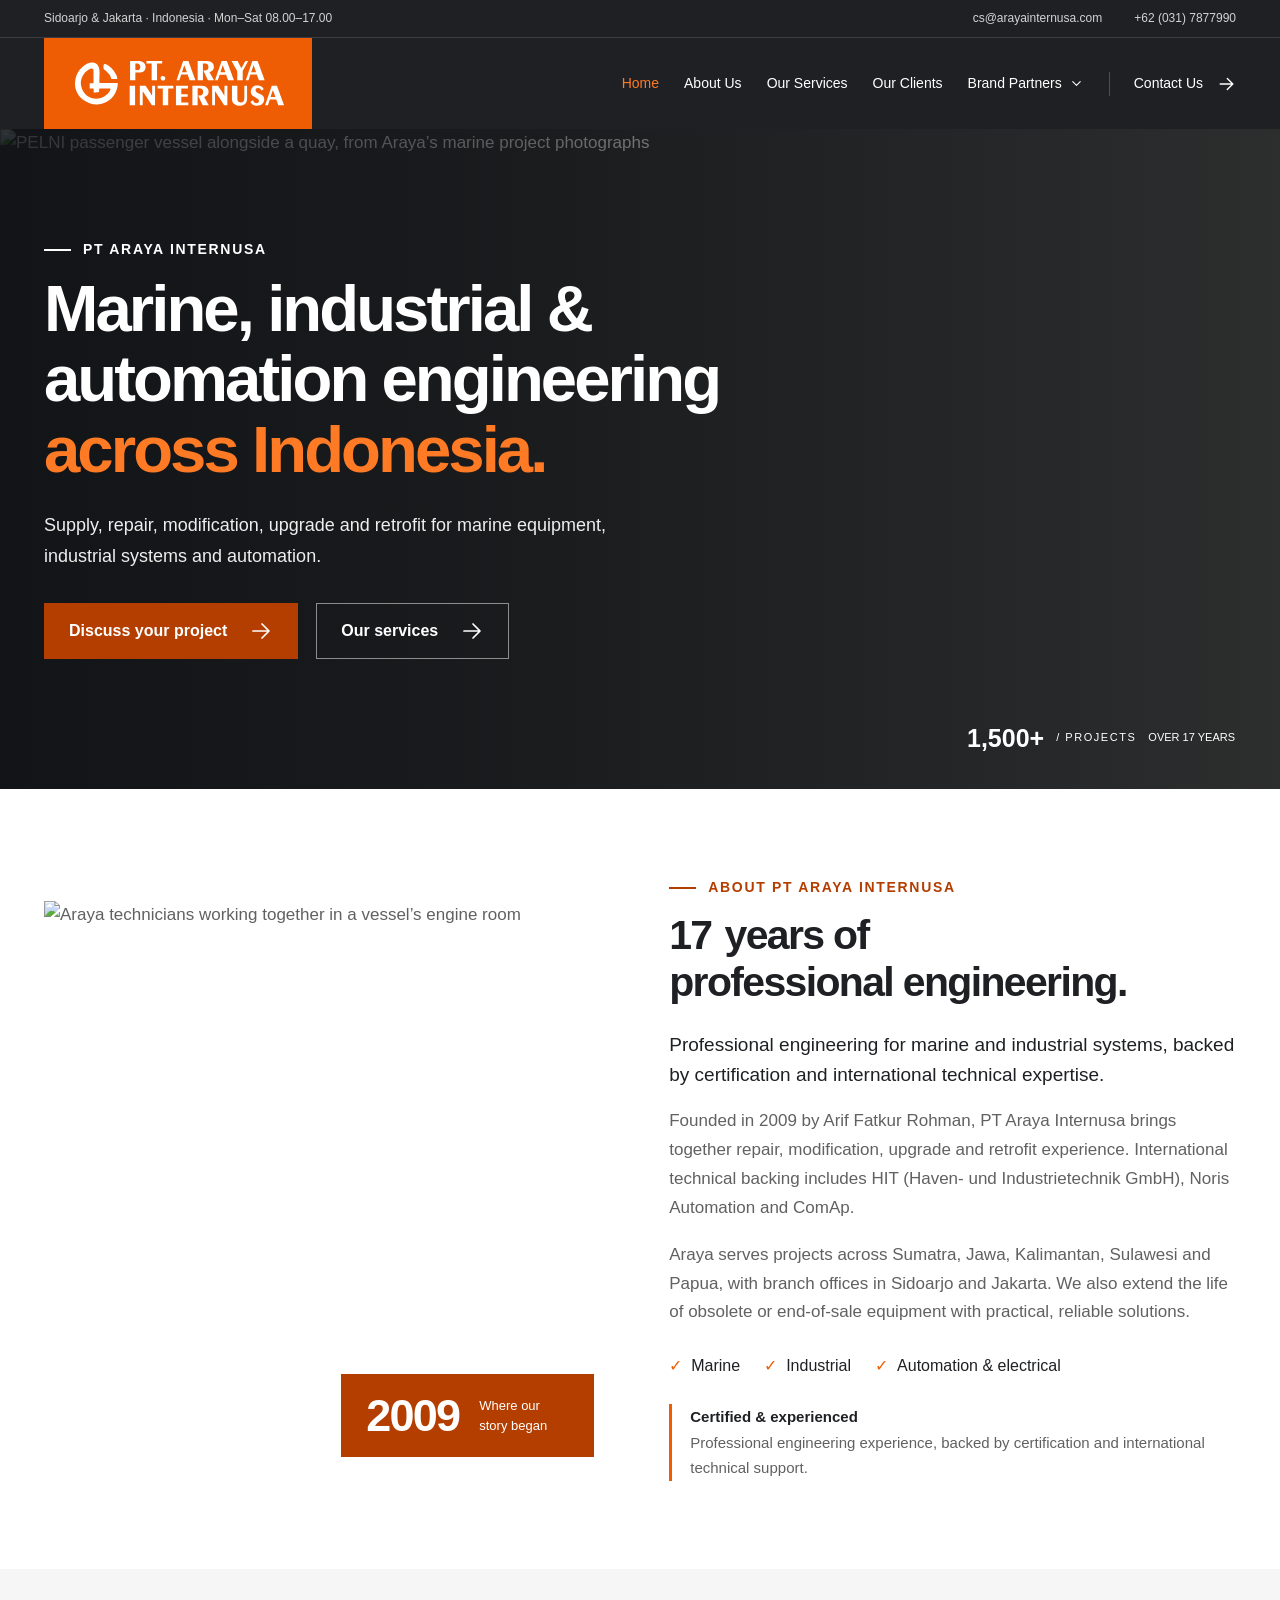
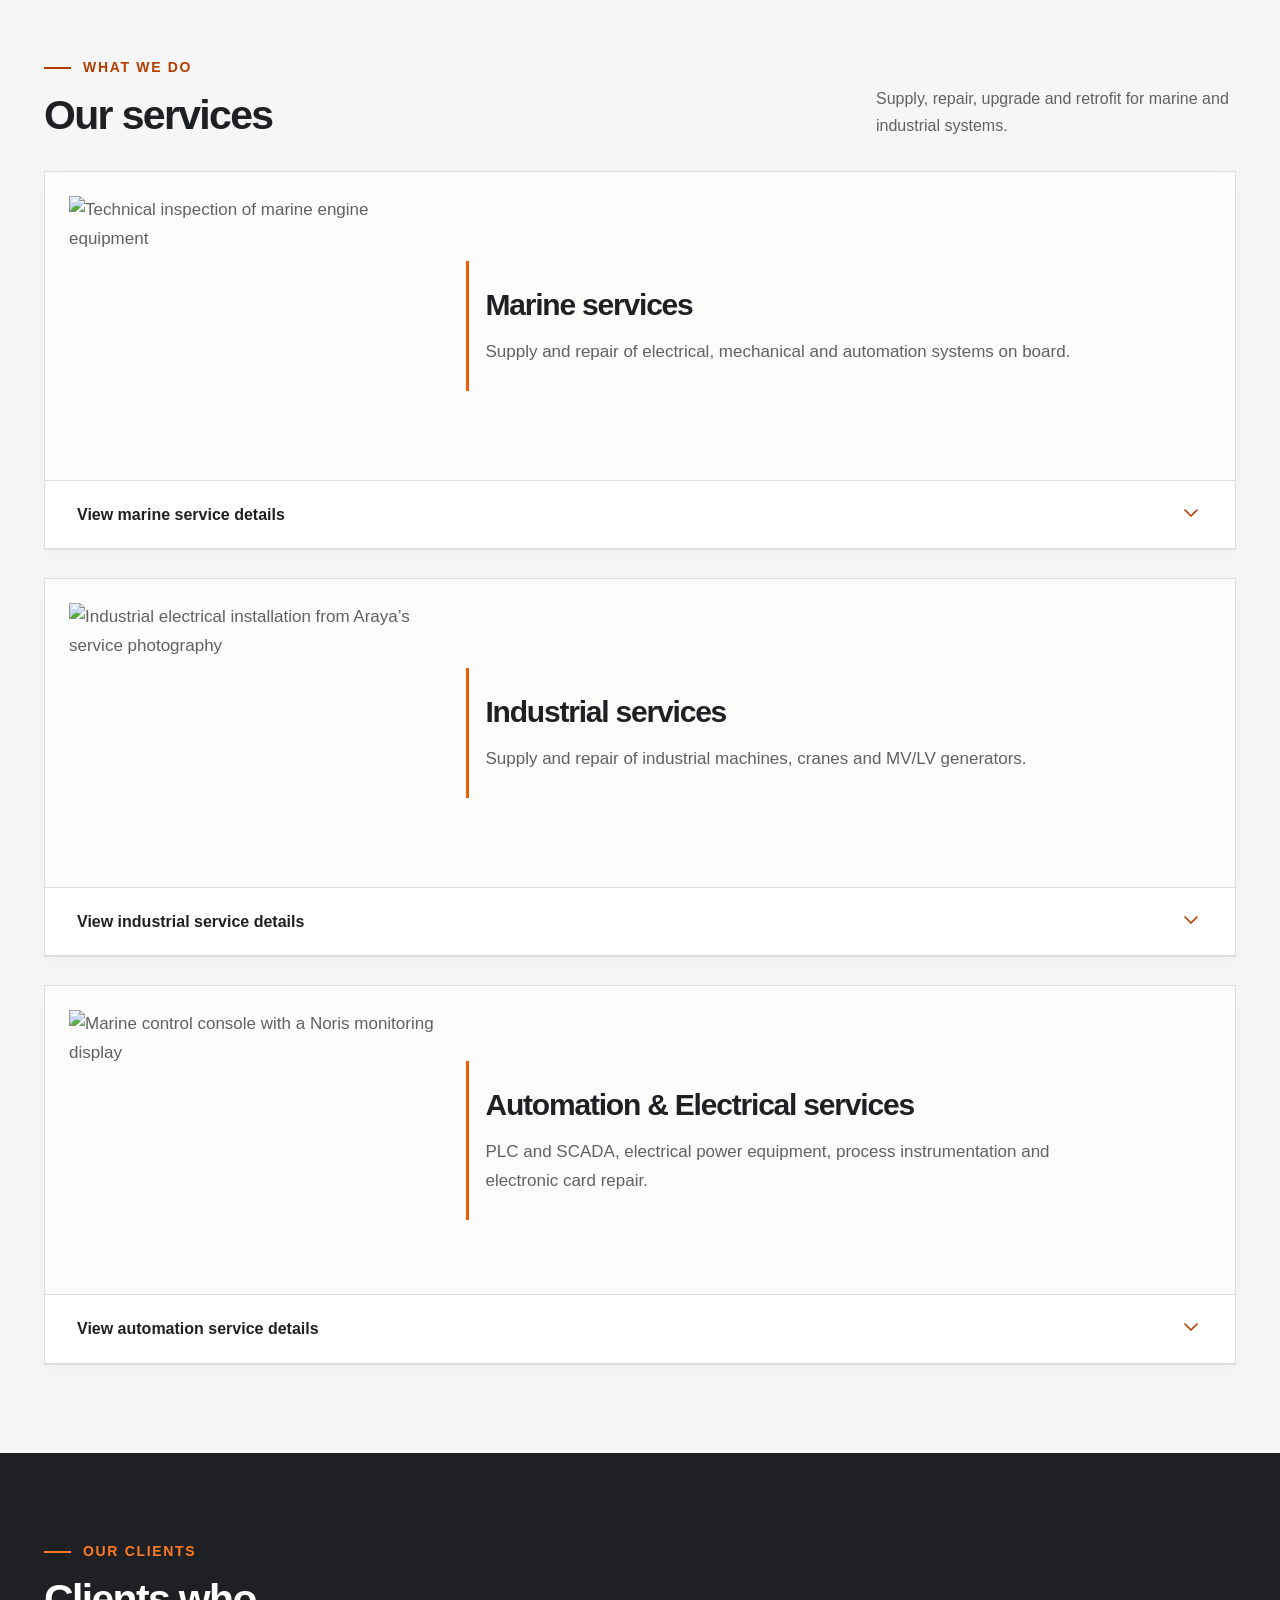
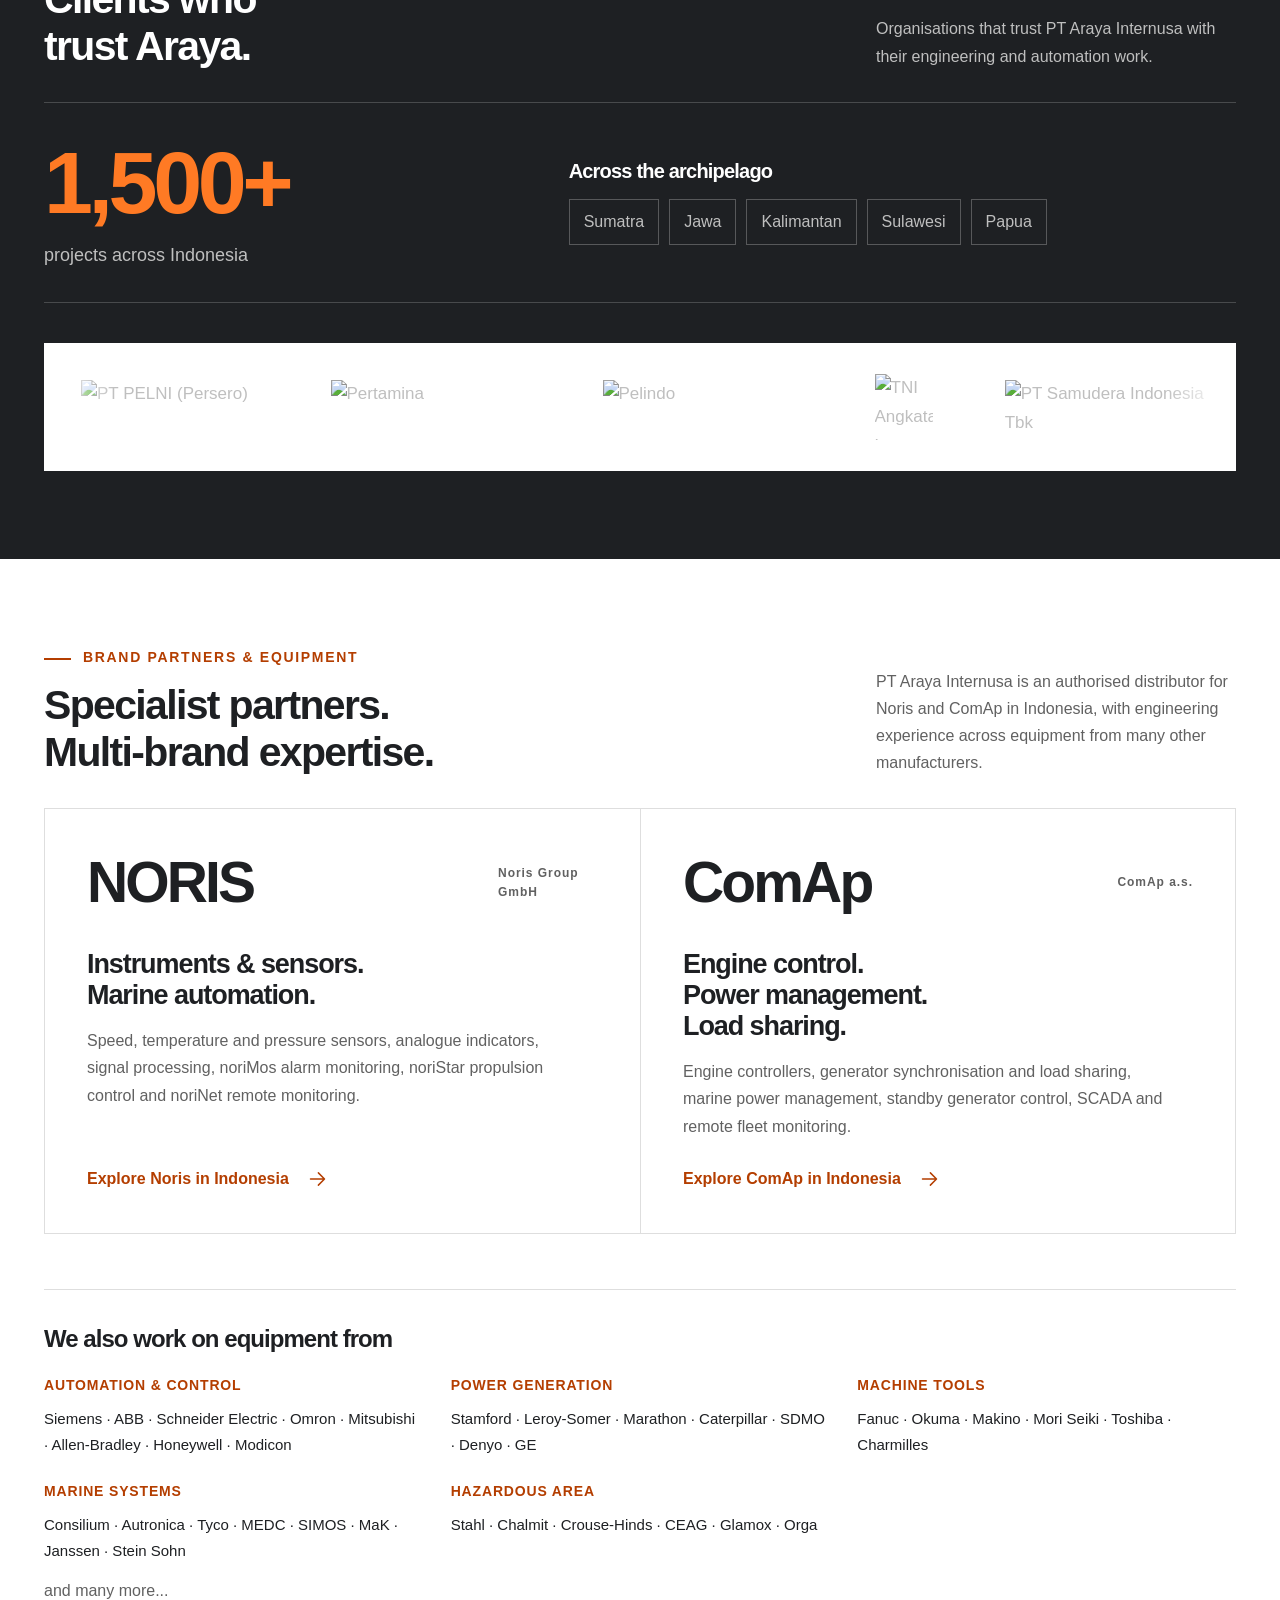
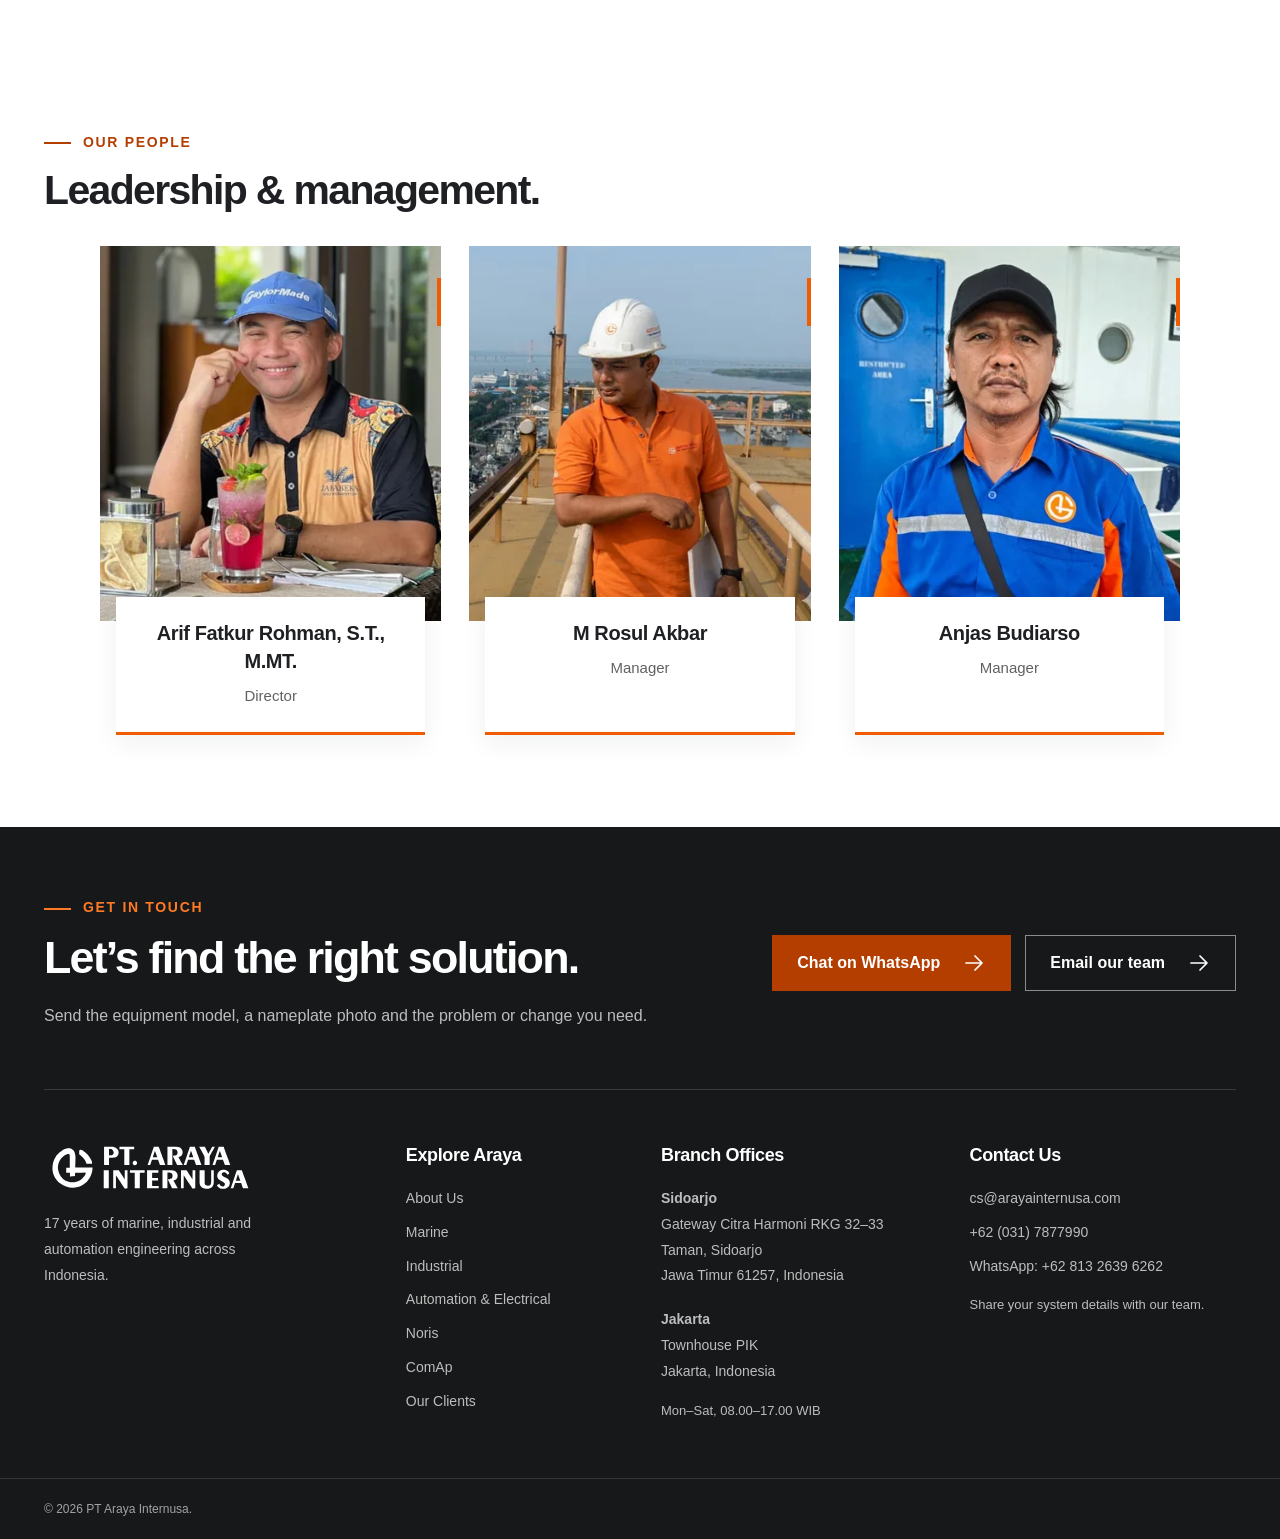
==== commit 7fed5f51: "Improve authorised distributor positioning and service SEO" ====
--- a/public/automation/index.html
+++ b/public/automation/index.html
@@ -21,7 +21,7 @@
   <link rel="stylesheet" href="../assets/site.css?v=0329c03532">
   <script src="../assets/company-date.js?v=125678347e" defer></script>
   <script src="../assets/site.js?v=9bcf9e2e0d" defer></script>
-  <script type="application/ld+json">{"@context": "https://schema.org", "@graph": [{"@type": "ProfessionalService", "@id": "https://hakiimm8.github.io/arayaweb/#organization", "name": "PT Araya Internusa", "alternateName": "Araya Internusa", "url": "https://arayainternusa.co.id/araya/", "logo": "https://hakiimm8.github.io/arayaweb/assets/images/araya-logo.png", "image": "https://hakiimm8.github.io/arayaweb/assets/images/og-araya.jpg", "description": "Marine, industrial and automation engineering company serving Indonesia: supply, repair, modification, upgrade and retrofit.", "email": "cs@arayainternusa.com", "telephone": "+62-31-7877990", "foundingDate": "2009", "founder": {"@type": "Person", "name": "Arif Fatkur Rohman"}, "address": {"@type": "PostalAddress", "streetAddress": "Gateway Citra Harmoni RKG 32–33", "addressLocality": "Taman, Sidoarjo", "addressRegion": "Jawa Timur", "postalCode": "61257", "addressCountry": "ID"}, "location": [{"@type": "Place", "name": "Sidoarjo branch office", "address": {"@type": "PostalAddress", "streetAddress": "Gateway Citra Harmoni RKG 32–33", "addressLocality": "Taman, Sidoarjo", "addressRegion": "Jawa Timur", "postalCode": "61257", "addressCountry": "ID"}}, {"@type": "Place", "name": "Jakarta branch office — Townhouse PIK", "address": {"@type": "PostalAddress", "streetAddress": "Townhouse PIK", "addressLocality": "Jakarta", "addressCountry": "ID"}}], "openingHoursSpecification": {"@type": "OpeningHoursSpecification", "dayOfWeek": ["Monday", "Tuesday", "Wednesday", "Thursday", "Friday", "Saturday"], "opens": "08:00", "closes": "17:00"}, "areaServed": {"@type": "Country", "name": "Indonesia"}, "knowsAbout": ["Marine automation", "Ship electrical systems", "Generator systems", "PLC and SCADA", "Industrial machinery repair", "Crane repair", "Hazardous-area electrical equipment", "Noris", "ComAp"]}]}</script>
+  <script type="application/ld+json">{"@context": "https://schema.org", "@graph": [{"@type": "ProfessionalService", "@id": "https://hakiimm8.github.io/arayaweb/#organization", "name": "PT Araya Internusa", "alternateName": "Araya Internusa", "url": "https://arayainternusa.co.id/araya/", "logo": "https://hakiimm8.github.io/arayaweb/assets/images/araya-icon.svg", "image": "https://hakiimm8.github.io/arayaweb/assets/images/og-araya.jpg", "description": "Marine, industrial and automation engineering company serving Indonesia: supply, repair, modification, upgrade and retrofit.", "email": "cs@arayainternusa.com", "telephone": "+62-31-7877990", "foundingDate": "2009", "founder": {"@type": "Person", "name": "Arif Fatkur Rohman"}, "address": {"@type": "PostalAddress", "streetAddress": "Gateway Citra Harmoni RKG 32–33", "addressLocality": "Taman, Sidoarjo", "addressRegion": "Jawa Timur", "postalCode": "61257", "addressCountry": "ID"}, "location": [{"@type": "Place", "name": "Sidoarjo branch office", "address": {"@type": "PostalAddress", "streetAddress": "Gateway Citra Harmoni RKG 32–33", "addressLocality": "Taman, Sidoarjo", "addressRegion": "Jawa Timur", "postalCode": "61257", "addressCountry": "ID"}}, {"@type": "Place", "name": "Jakarta branch office — Townhouse PIK", "address": {"@type": "PostalAddress", "streetAddress": "Townhouse PIK", "addressLocality": "Jakarta", "addressCountry": "ID"}}], "openingHoursSpecification": {"@type": "OpeningHoursSpecification", "dayOfWeek": ["Monday", "Tuesday", "Wednesday", "Thursday", "Friday", "Saturday"], "opens": "08:00", "closes": "17:00"}, "areaServed": {"@type": "Country", "name": "Indonesia"}, "knowsAbout": ["Marine automation", "Alarm monitoring systems", "Ship electrical systems", "Engine overhaul and control", "Generator synchronisation and load sharing", "Water-level and cargo monitoring", "PLC and SCADA", "Industrial machinery repair", "Crane repair", "Hazardous-area electrical equipment", "Noris", "ComAp"]}]}</script>
 </head>
 <body>
 <a class="skip-link" href="#main">Skip to content</a>
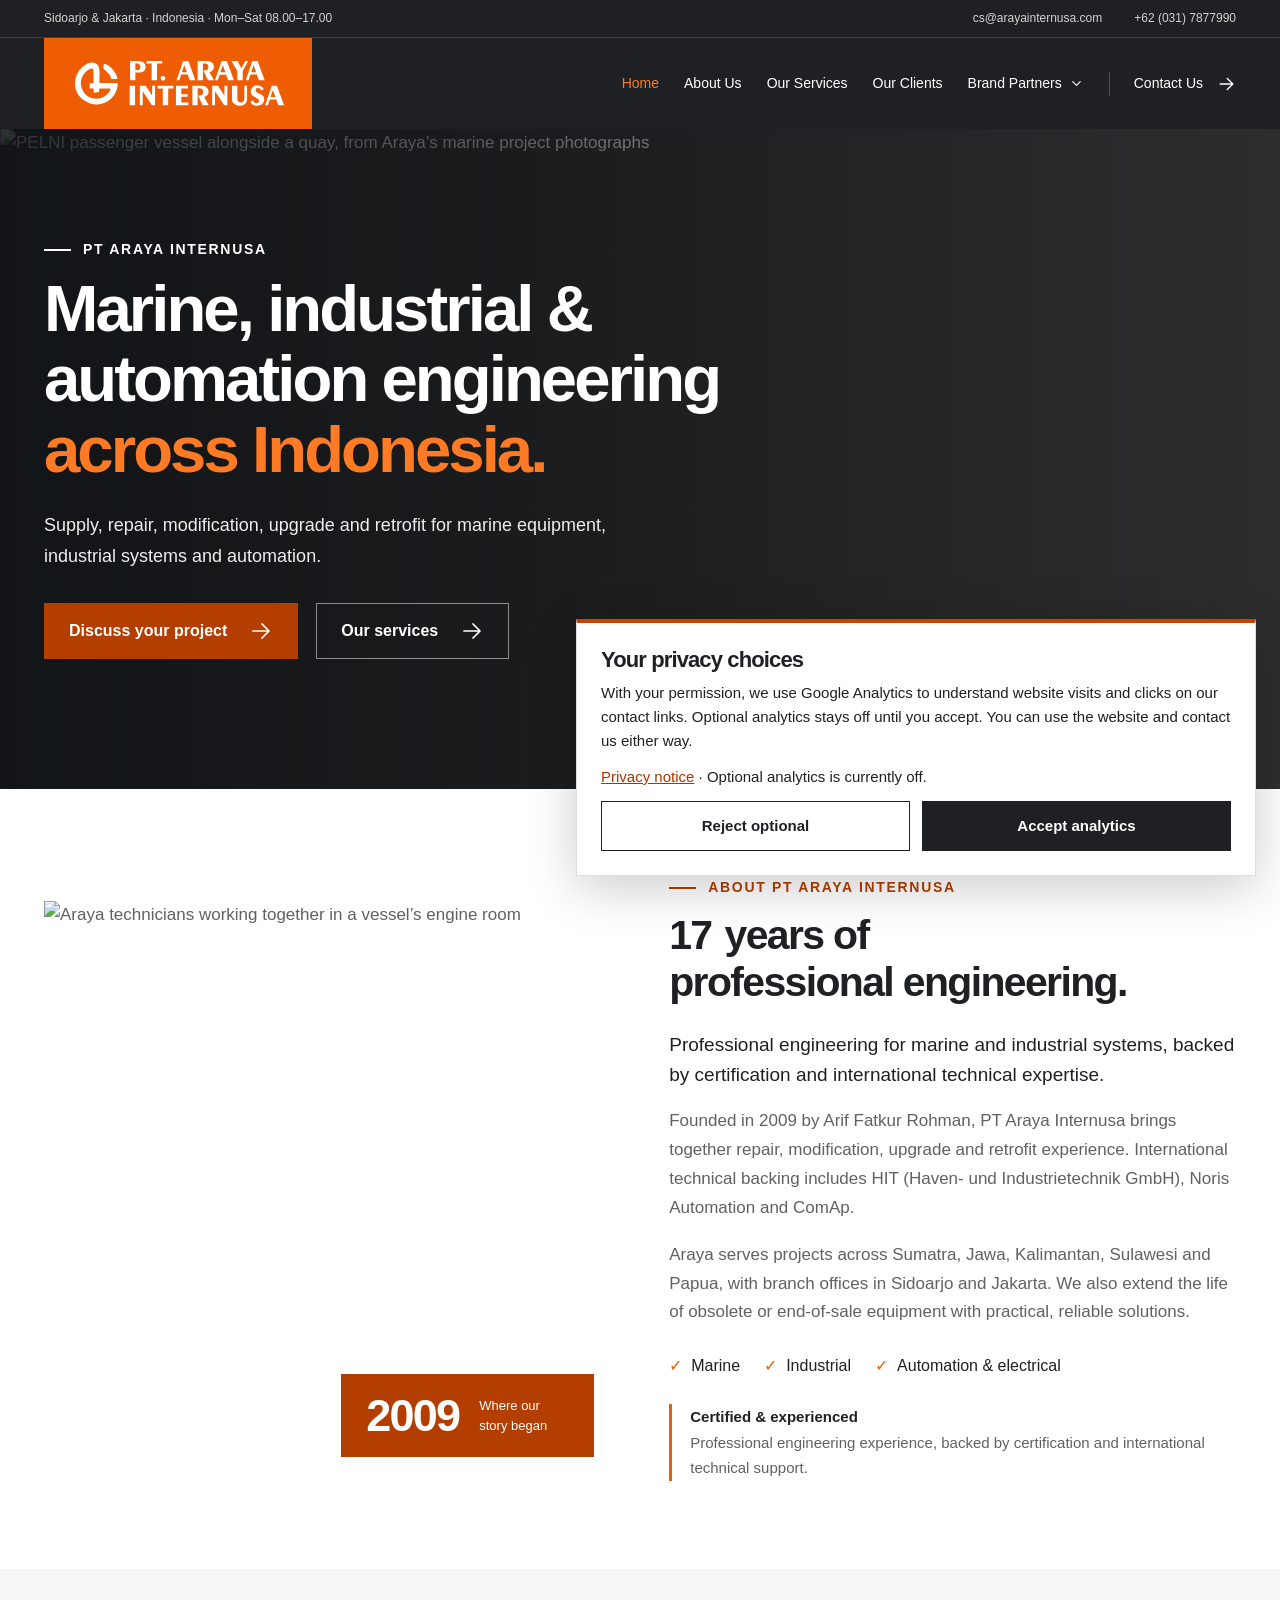
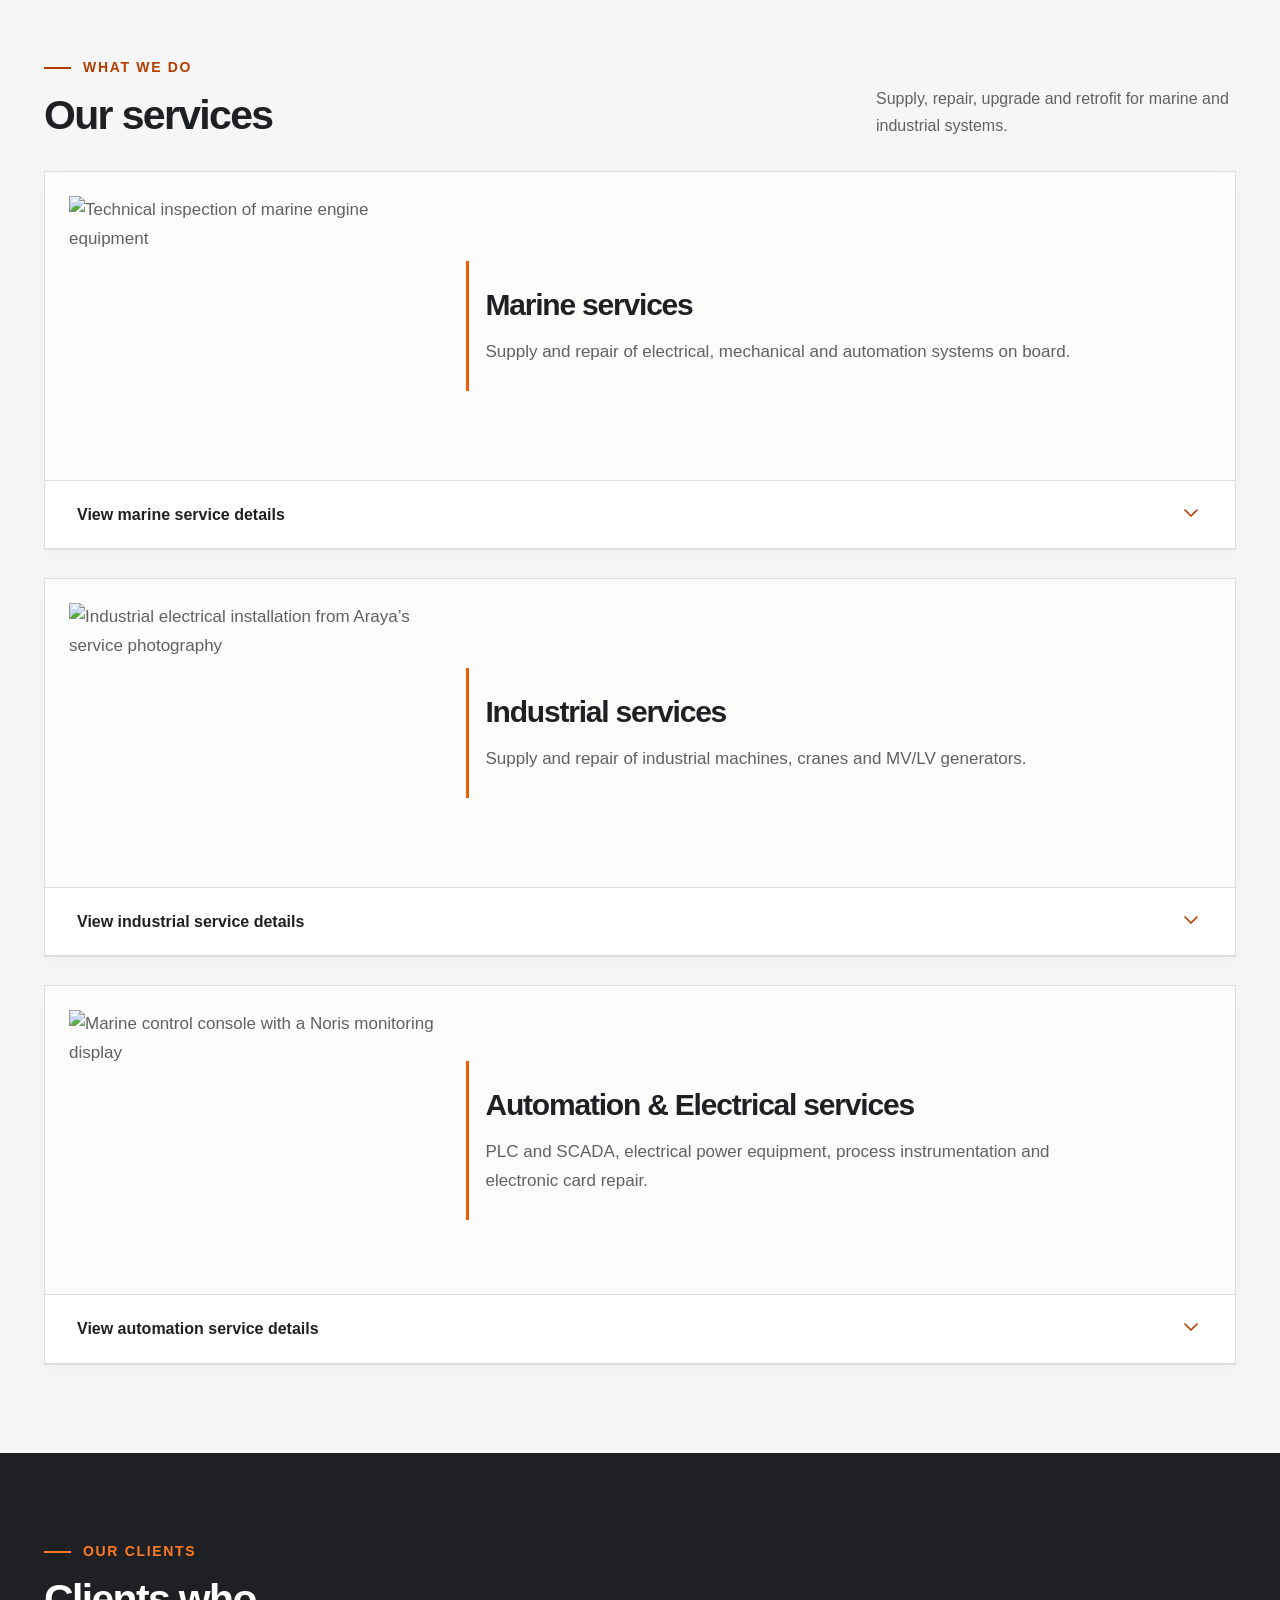
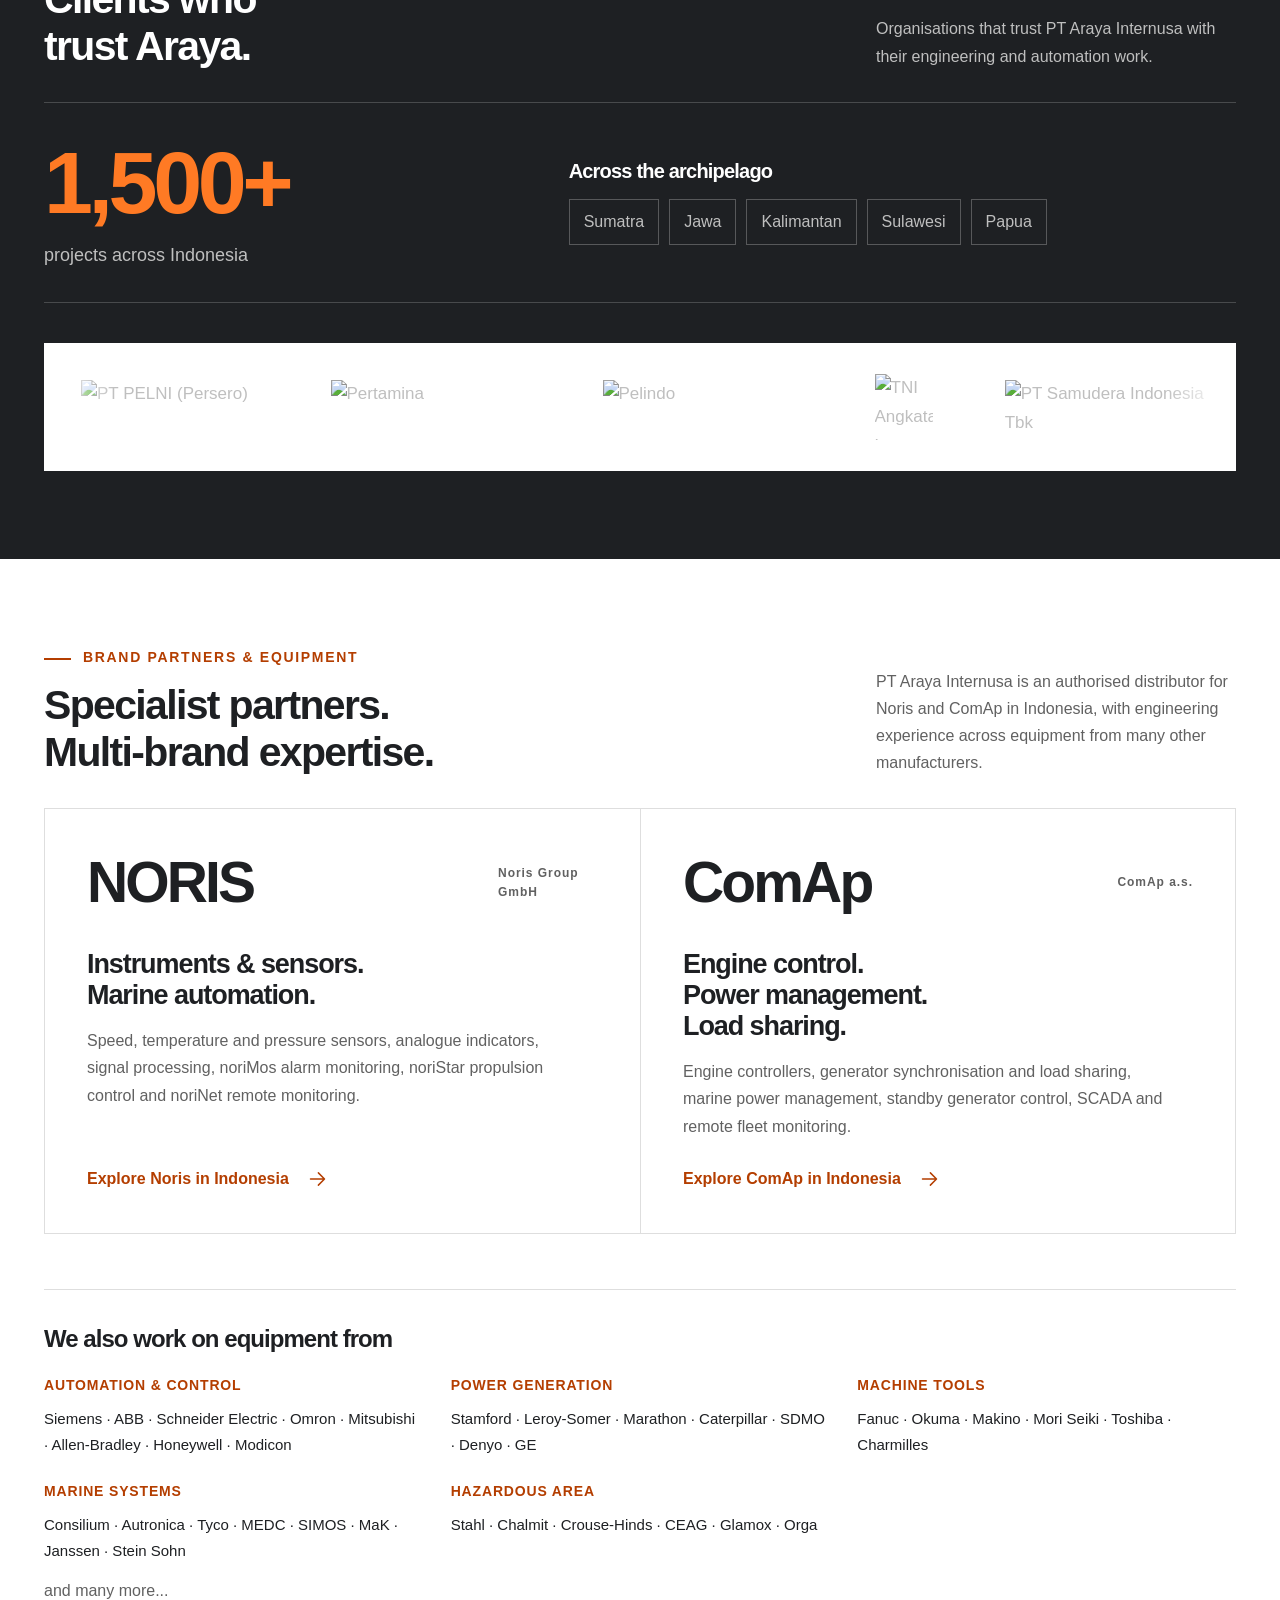
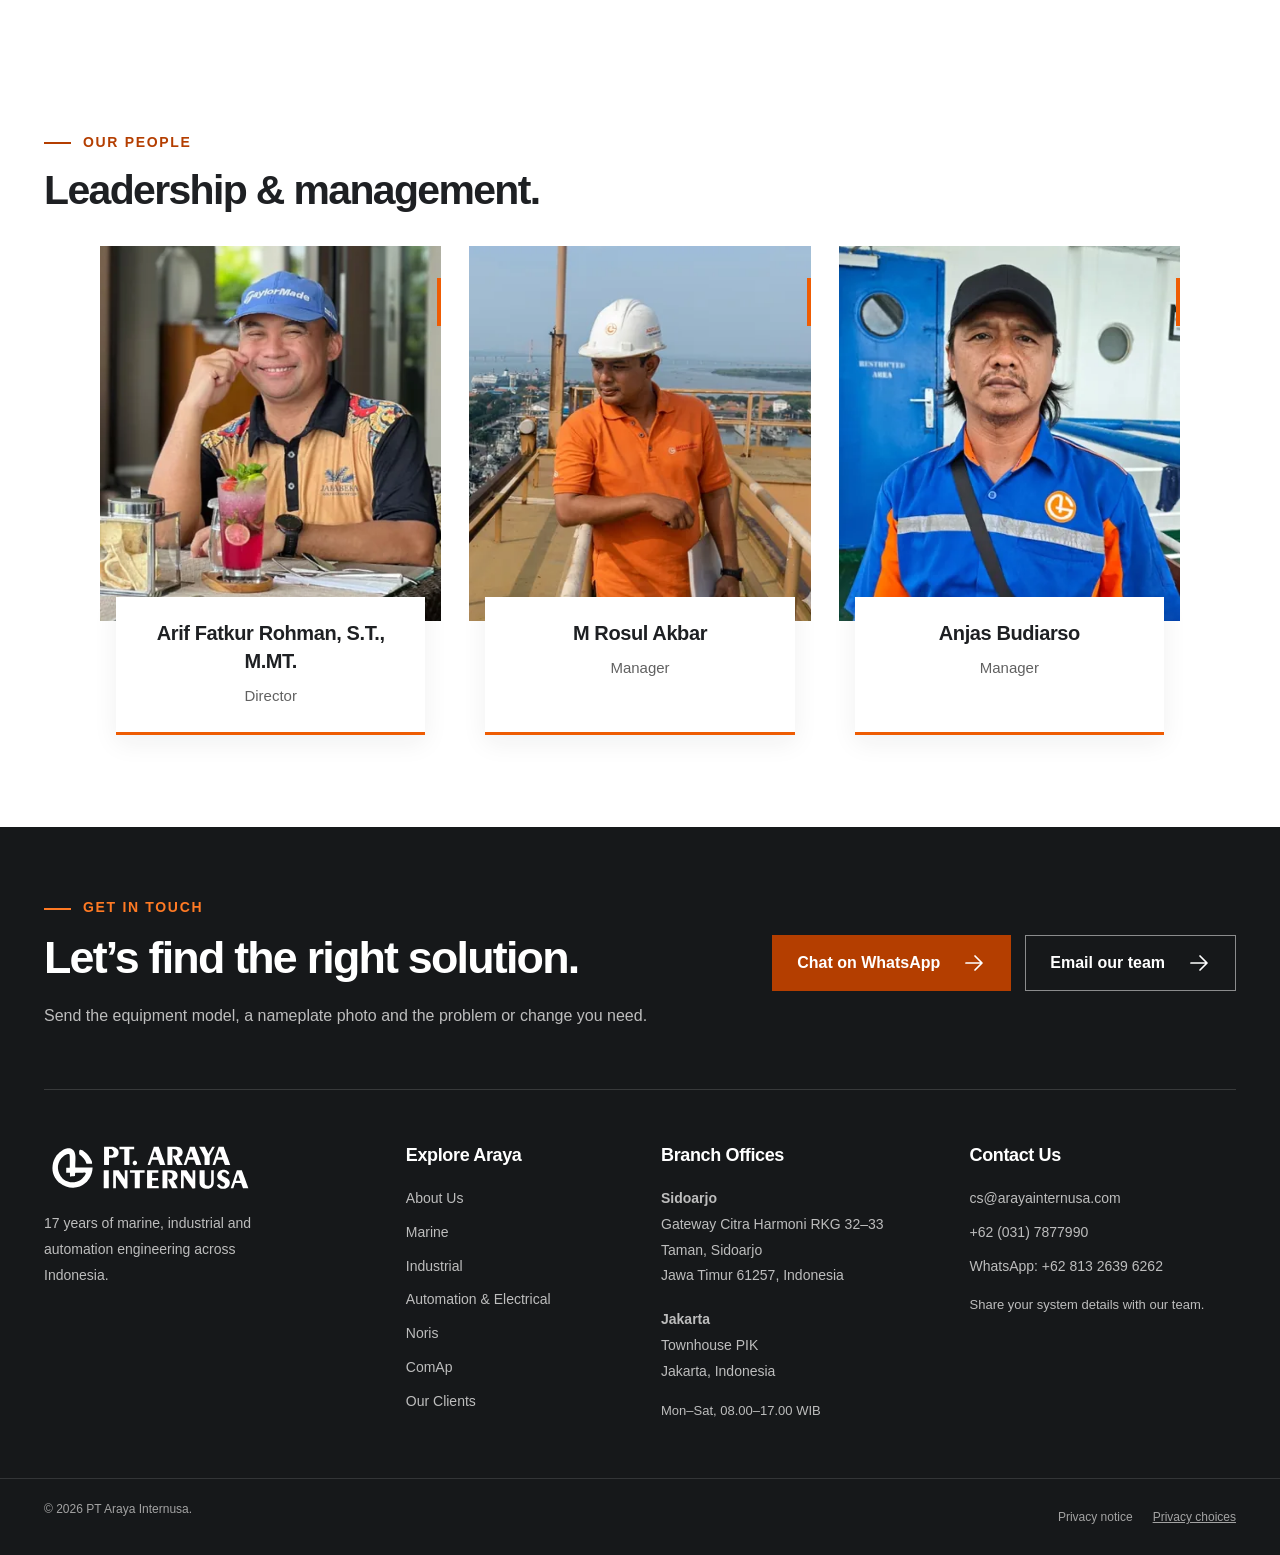
==== commit e0992aa8: "Add consent-based Analytics and contact measurement" ====
--- a/public/automation/index.html
+++ b/public/automation/index.html
@@ -18,15 +18,23 @@
   <link rel="icon" type="image/svg+xml" sizes="any" href="../assets/images/araya-icon.svg?v=b778df4fcd">
   <link rel="preload" href="../assets/fonts/space-grotesk.woff2" as="font" type="font/woff2" crossorigin>
 
-  <link rel="stylesheet" href="../assets/site.css?v=0329c03532">
+  <link rel="stylesheet" href="../assets/site.css?v=2e17786487">
+  <link rel="stylesheet" href="../assets/measurement.css?v=b366c273af">
   <script src="../assets/company-date.js?v=125678347e" defer></script>
   <script src="../assets/site.js?v=9bcf9e2e0d" defer></script>
+  <script src="../assets/measurement.js?v=667ec980f7" data-measurement="off" defer></script>
   <script type="application/ld+json">{"@context": "https://schema.org", "@graph": [{"@type": "ProfessionalService", "@id": "https://hakiimm8.github.io/arayaweb/#organization", "name": "PT Araya Internusa", "alternateName": "Araya Internusa", "url": "https://arayainternusa.co.id/araya/", "logo": "https://hakiimm8.github.io/arayaweb/assets/images/araya-icon.svg", "image": "https://hakiimm8.github.io/arayaweb/assets/images/og-araya.jpg", "description": "Marine, industrial and automation engineering company serving Indonesia: supply, repair, modification, upgrade and retrofit.", "email": "cs@arayainternusa.com", "telephone": "+62-31-7877990", "foundingDate": "2009", "founder": {"@type": "Person", "name": "Arif Fatkur Rohman"}, "address": {"@type": "PostalAddress", "streetAddress": "Gateway Citra Harmoni RKG 32–33", "addressLocality": "Taman, Sidoarjo", "addressRegion": "Jawa Timur", "postalCode": "61257", "addressCountry": "ID"}, "location": [{"@type": "Place", "name": "Sidoarjo branch office", "address": {"@type": "PostalAddress", "streetAddress": "Gateway Citra Harmoni RKG 32–33", "addressLocality": "Taman, Sidoarjo", "addressRegion": "Jawa Timur", "postalCode": "61257", "addressCountry": "ID"}}, {"@type": "Place", "name": "Jakarta branch office — Townhouse PIK", "address": {"@type": "PostalAddress", "streetAddress": "Townhouse PIK", "addressLocality": "Jakarta", "addressCountry": "ID"}}], "openingHoursSpecification": {"@type": "OpeningHoursSpecification", "dayOfWeek": ["Monday", "Tuesday", "Wednesday", "Thursday", "Friday", "Saturday"], "opens": "08:00", "closes": "17:00"}, "areaServed": {"@type": "Country", "name": "Indonesia"}, "knowsAbout": ["Marine automation", "Alarm monitoring systems", "Ship electrical systems", "Engine overhaul and control", "Generator synchronisation and load sharing", "Water-level and cargo monitoring", "PLC and SCADA", "Industrial machinery repair", "Crane repair", "Hazardous-area electrical equipment", "Noris", "ComAp"]}]}</script>
 </head>
 <body>
 <a class="skip-link" href="#main">Skip to content</a>
+<section class="consent-banner" id="consent-banner" aria-labelledby="consent-heading" hidden>
+  <h2 id="consent-heading">Your privacy choices</h2>
+  <p>With your permission, we use Google Analytics to understand website visits and clicks on our contact links. Optional analytics stays off until you accept. You can use the website and contact us either way.</p>
+  <p><a href="../privacy/">Privacy notice</a> · <span id="consent-status" role="status"></span></p>
+  <div class="consent-actions"><button type="button" data-consent-action="reject">Reject optional</button><button type="button" data-consent-action="accept">Accept analytics</button></div>
+</section>
 <header class="site-header">
-  <div class="utility"><div class="container utility-inner"><span>Sidoarjo &amp; Jakarta · Indonesia · Mon–Sat 08.00–17.00</span><a href="mailto:cs@arayainternusa.com">cs@arayainternusa.com</a><a href="tel:+62317877990">+62 (031) 7877990</a></div></div>
+  <div class="utility"><div class="container utility-inner"><span>Sidoarjo &amp; Jakarta · Indonesia · Mon–Sat 08.00–17.00</span><a data-contact-location="utility" href="mailto:cs@arayainternusa.com">cs@arayainternusa.com</a><a data-contact-location="utility" href="tel:+62317877990">+62 (031) 7877990</a></div></div>
   <div class="container navigation">
     <a class="brand" href="../index.html" aria-label="PT Araya Internusa home"><img src="../assets/images/araya-logo.svg" alt="PT Araya Internusa" width="4165" height="961"></a>
     <button class="menu-toggle" type="button" aria-expanded="false" aria-controls="main-navigation"><span>Menu</span><svg viewBox="0 0 24 24" aria-hidden="true"><path d="M3 6h18M3 12h18M3 18h18"/></svg></button>
@@ -38,13 +46,13 @@
 </header>
 <main id="main"><section class="section"><div class="container"><h1>Automation &amp; Electrical services</h1><p class="lead">Our engineering services are on the main Araya page.</p><a class="button" href="../index.html#automation-services">View automation services <svg viewBox="0 0 24 24" aria-hidden="true"><path d="M4 12h15M13 5l7 7-7 7"/></svg></a></div></section></main>
 <section class="contact" id="contact" aria-labelledby="contact-heading">
-  <div class="container contact-intro"><div><p class="eyebrow">GET IN TOUCH</p><h2 id="contact-heading">Let’s find the right solution.</h2><p>Send the equipment model, a nameplate photo and the problem or change you need.</p></div><div class="contact-actions"><a class="button" href="https://wa.me/6281326396262?text=Hello%20Araya%2C%20I%20would%20like%20to%20discuss%20Automation%20%26%20Electrical.">Chat on WhatsApp <svg viewBox="0 0 24 24" aria-hidden="true"><path d="M4 12h15M13 5l7 7-7 7"/></svg></a><a class="button button-outline" href="mailto:cs@arayainternusa.com">Email our team <svg viewBox="0 0 24 24" aria-hidden="true"><path d="M4 12h15M13 5l7 7-7 7"/></svg></a></div></div>
+  <div class="container contact-intro"><div><p class="eyebrow">GET IN TOUCH</p><h2 id="contact-heading">Let’s find the right solution.</h2><p>Send the equipment model, a nameplate photo and the problem or change you need.</p></div><div class="contact-actions"><a class="button" data-contact-location="contact" href="https://wa.me/6281326396262?text=Hello%20Araya%2C%20I%20would%20like%20to%20discuss%20Automation%20%26%20Electrical.">Chat on WhatsApp <svg viewBox="0 0 24 24" aria-hidden="true"><path d="M4 12h15M13 5l7 7-7 7"/></svg></a><a class="button button-outline" data-contact-location="contact" href="mailto:cs@arayainternusa.com">Email our team <svg viewBox="0 0 24 24" aria-hidden="true"><path d="M4 12h15M13 5l7 7-7 7"/></svg></a></div></div>
   <div class="container footer-grid">
     <div class="footer-company"><img src="../assets/images/araya-logo.svg" alt="PT Araya Internusa" width="4165" height="961" loading="lazy"><p><span class="company-age-copy"><span data-company-age>17</span> years of </span>marine, industrial and automation engineering across Indonesia.</p></div>
     <div><h3>Explore Araya</h3><a href="../index.html#about">About Us</a><a href="../index.html#marine-services">Marine</a><a href="../index.html#industrial-services">Industrial</a><a href="../index.html#automation-services">Automation &amp; Electrical</a><a href="../noris/">Noris</a><a href="../comap/">ComAp</a><a href="../index.html#clients">Our Clients</a></div>
     <div><h3>Branch Offices</h3><p><strong>Sidoarjo</strong><a href="https://www.google.com/maps/search/?api=1&query=Gateway%20Citra%20Harmoni%20RKG%2032-33%2C%20Taman%2C%20Sidoarjo">Gateway Citra Harmoni RKG 32–33<br>Taman, Sidoarjo<br>Jawa Timur 61257, Indonesia</a></p><p><strong>Jakarta</strong><a href="https://www.google.com/maps/search/?api=1&query=Townhouse%20PIK%2C%20Jakarta">Townhouse PIK<br>Jakarta, Indonesia</a></p><p class="contact-note">Mon–Sat, 08.00–17.00 WIB</p></div>
-    <div><h3>Contact Us</h3><a href="mailto:cs@arayainternusa.com">cs@arayainternusa.com</a><a href="tel:+62317877990">+62 (031) 7877990</a><a href="https://wa.me/6281326396262?text=Hello%20Araya%2C%20I%20would%20like%20to%20discuss%20Automation%20%26%20Electrical.">WhatsApp: +62 813 2639 6262</a><p class="contact-note">Share your system details with our team.</p></div>
+    <div><h3>Contact Us</h3><a data-contact-location="footer" href="mailto:cs@arayainternusa.com">cs@arayainternusa.com</a><a data-contact-location="footer" href="tel:+62317877990">+62 (031) 7877990</a><a data-contact-location="footer" href="https://wa.me/6281326396262?text=Hello%20Araya%2C%20I%20would%20like%20to%20discuss%20Automation%20%26%20Electrical.">WhatsApp: +62 813 2639 6262</a><p class="contact-note">Share your system details with our team.</p></div>
   </div>
 </section>
-<footer class="copyright"><div class="container"><span>© <span class="company-age-copy" data-current-year>2026</span> PT Araya Internusa.</span></div></footer>
+<footer class="copyright"><div class="container"><span>© <span class="company-age-copy" data-current-year>2026</span> PT Araya Internusa.</span><div class="privacy-links"><a href="../privacy/">Privacy notice</a><button class="privacy-choice" type="button" data-consent-action="open">Privacy choices</button></div></div></footer>
 <script type="application/json" id="legacy-service-targets">{"": "automation-services", "project-scopes": "automation-services", "equipment": "automation-equipment", "contact": "contact", "plc": "automation-plc", "scada": "automation-scada", "instrumentation": "automation-instrumentation", "panels": "automation-panels", "drives": "automation-drives", "motors": "automation-motors", "hazardous": "automation-hazardous", "protection": "automation-protection", "power": "automation-power", "earthing": "automation-earthing", "gensets": "automation-gensets", "electronics": "automation-electronics"}</script><script src="../assets/service-redirect.js?v=dea27533e1" defer></script></body></html>
--- a/public/assets/site.css
+++ b/public/assets/site.css
@@ -58,12 +58,12 @@
 .capability-list{display:grid;grid-template-columns:repeat(4,minmax(0,1fr));border-top:1px solid var(--line);border-left:1px solid var(--line)}
 .capability-list a{display:flex;justify-content:space-between;align-items:center;gap:12px;padding:16px 18px;border-right:1px solid var(--line);border-bottom:1px solid var(--line);background:#fff;font-size:15px;font-weight:500;line-height:1.4;color:var(--ink)}
 .capability-list a:hover{color:var(--orange-readable)}.capability-list svg{width:17px;color:var(--orange-readable)}
-/* Continuous desktop logos; mobile and reduced-motion views retain the readable grid. */
+/* Continuous leftward logos at every screen size; respect reduced motion. */
 .client-marquee{position:relative;display:flex;overflow:hidden;background:#fff;border:1px solid #ffffff30}
 .client-track{display:flex;align-items:center;justify-content:center;flex-wrap:wrap;gap:28px 56px;flex:1 1 auto;min-width:0;margin:0;padding:30px 36px;list-style:none}
 .client-track[aria-hidden="true"]{display:none}.client-track li{flex:none}
 .client-track img{height:54px;width:auto;max-width:200px;object-fit:contain}.client-track img.is-emblem{height:66px}
-@media(min-width:681px) and (prefers-reduced-motion:no-preference){
+@media(prefers-reduced-motion:no-preference){
  .client-marquee .client-track{display:flex;flex-wrap:nowrap;justify-content:space-around;gap:72px;flex:none;min-width:100%;animation:client-scroll 38s linear infinite}
  .client-marquee:before,.client-marquee:after{content:"";position:absolute;top:0;bottom:0;z-index:1;width:70px;pointer-events:none;background:linear-gradient(90deg,#fff 15%,#fff0)}
  .client-marquee:before{left:0}.client-marquee:after{right:0;transform:scaleX(-1)}
@@ -333,14 +333,19 @@
  .brand-faq{gap:24px}
  .brand-enquiry h2{font-size:26px}
  .enquiry-list h3{font-size:18px}
+ .project-reach{padding-block:24px;margin-bottom:28px;gap:24px}
+ .equipment-brand-grid h4{font-size:13px}
+}
+@media(max-width:680px) and (prefers-reduced-motion:no-preference){
+ .client-marquee .client-track{gap:48px;padding:22px 24px;animation-duration:30s}
+}
+@media(max-width:680px) and (prefers-reduced-motion:reduce){
  .client-track{display:grid;grid-template-columns:repeat(2,minmax(0,1fr));gap:0;padding:12px;align-items:center}
  .client-track li{display:flex;justify-content:center;align-items:center;min-width:0;height:82px;padding:12px;border-bottom:1px solid var(--line)}
  .client-track li:nth-child(odd){border-right:1px solid var(--line)}
  .client-track img{width:100%;height:48px;max-width:140px;object-fit:contain}
  .client-track img.is-emblem{height:52px;width:auto;max-width:100%}
  .client-track[aria-hidden="true"]{display:none}
- .project-reach{padding-block:24px;margin-bottom:28px;gap:24px}
- .equipment-brand-grid h4{font-size:13px}
 }
 @media(prefers-reduced-motion:reduce){.disclosure-chevron{transition:none}}
 
--- a/public/assets/measurement.css
+++ b/public/assets/measurement.css
@@ -0,0 +1,10 @@
+.consent-banner[hidden]{display:none}
+.consent-banner{position:fixed;z-index:110;right:24px;bottom:24px;width:min(680px,calc(100% - 48px));padding:24px;background:#fff;color:#1e2023;border:1px solid #ddd;border-top:4px solid #c44400;box-shadow:0 12px 48px #0003;font-size:15px;line-height:1.6}
+.consent-banner h2{margin:0 0 8px;font-size:22px;line-height:1.2}
+.consent-banner p{margin:0 0 12px}.consent-banner a{color:#a93600;text-decoration:underline}
+.consent-actions{display:flex;flex-wrap:wrap;gap:12px}.consent-actions button{flex:1;min-width:170px;padding:12px 16px;border:1px solid #1e2023;background:#fff;color:#1e2023;font:inherit;font-weight:600;cursor:pointer}
+.consent-actions button[data-consent-action=accept]{background:#1e2023;color:#fff}
+.consent-actions button:focus-visible,.privacy-choice:focus-visible{outline:3px solid #c44400;outline-offset:4px}
+.privacy-links{display:flex;gap:20px;flex-wrap:wrap;align-items:center}.privacy-choice{display:none;background:none;border:0;padding:8px 0;color:inherit;font:inherit;text-decoration:underline;cursor:pointer}.js .privacy-choice{display:inline-block}
+.privacy-notice{max-width:860px}.privacy-notice h1{font-size:clamp(36px,5vw,64px);line-height:1.1;margin:20px 0 28px}.privacy-notice h2{font-size:28px;margin-top:40px}.privacy-notice p,.privacy-notice li{font-size:17px;line-height:1.7}.privacy-notice a{text-decoration:underline}
+@media(max-width:600px){.consent-banner{right:12px;bottom:12px;width:calc(100% - 24px);padding:18px;max-height:calc(100dvh - 24px);overflow:auto}.consent-actions{gap:8px}.consent-actions button{min-width:0;font-size:14px}.consent-banner h2{font-size:20px}}
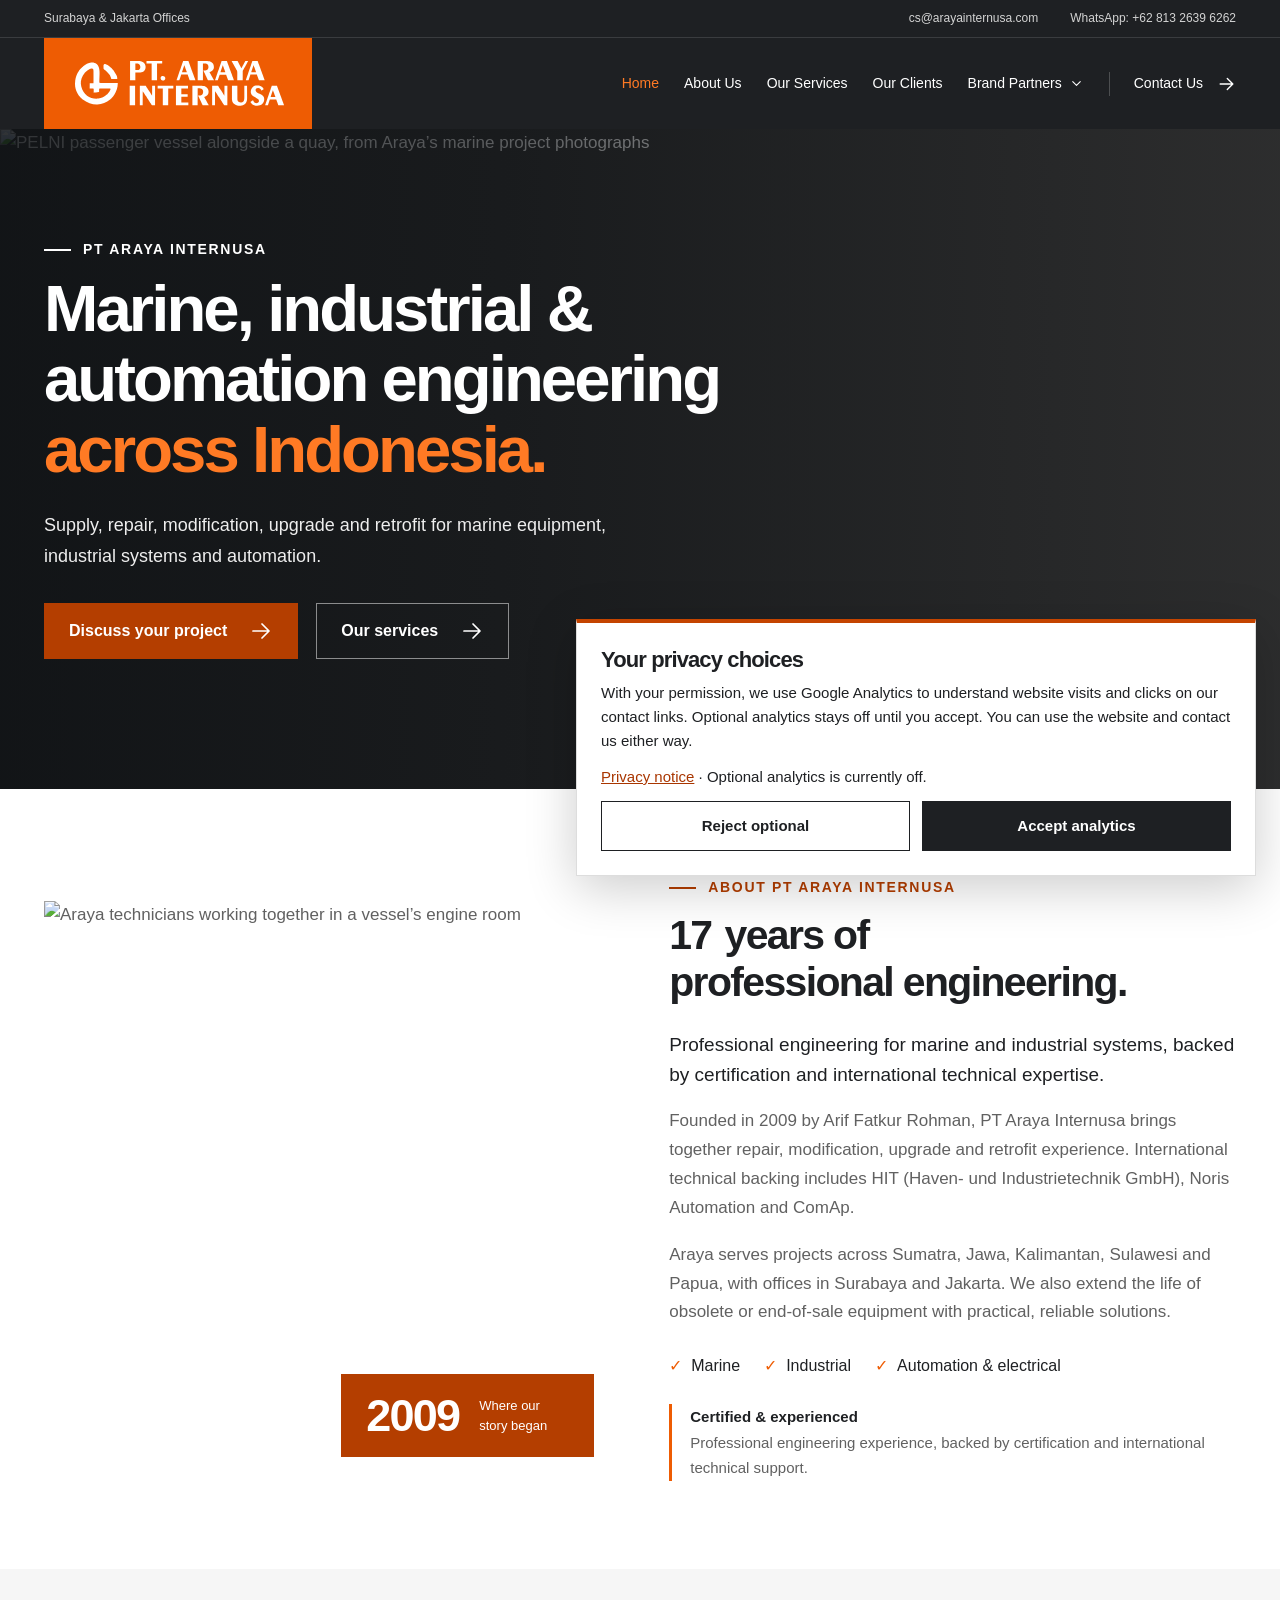
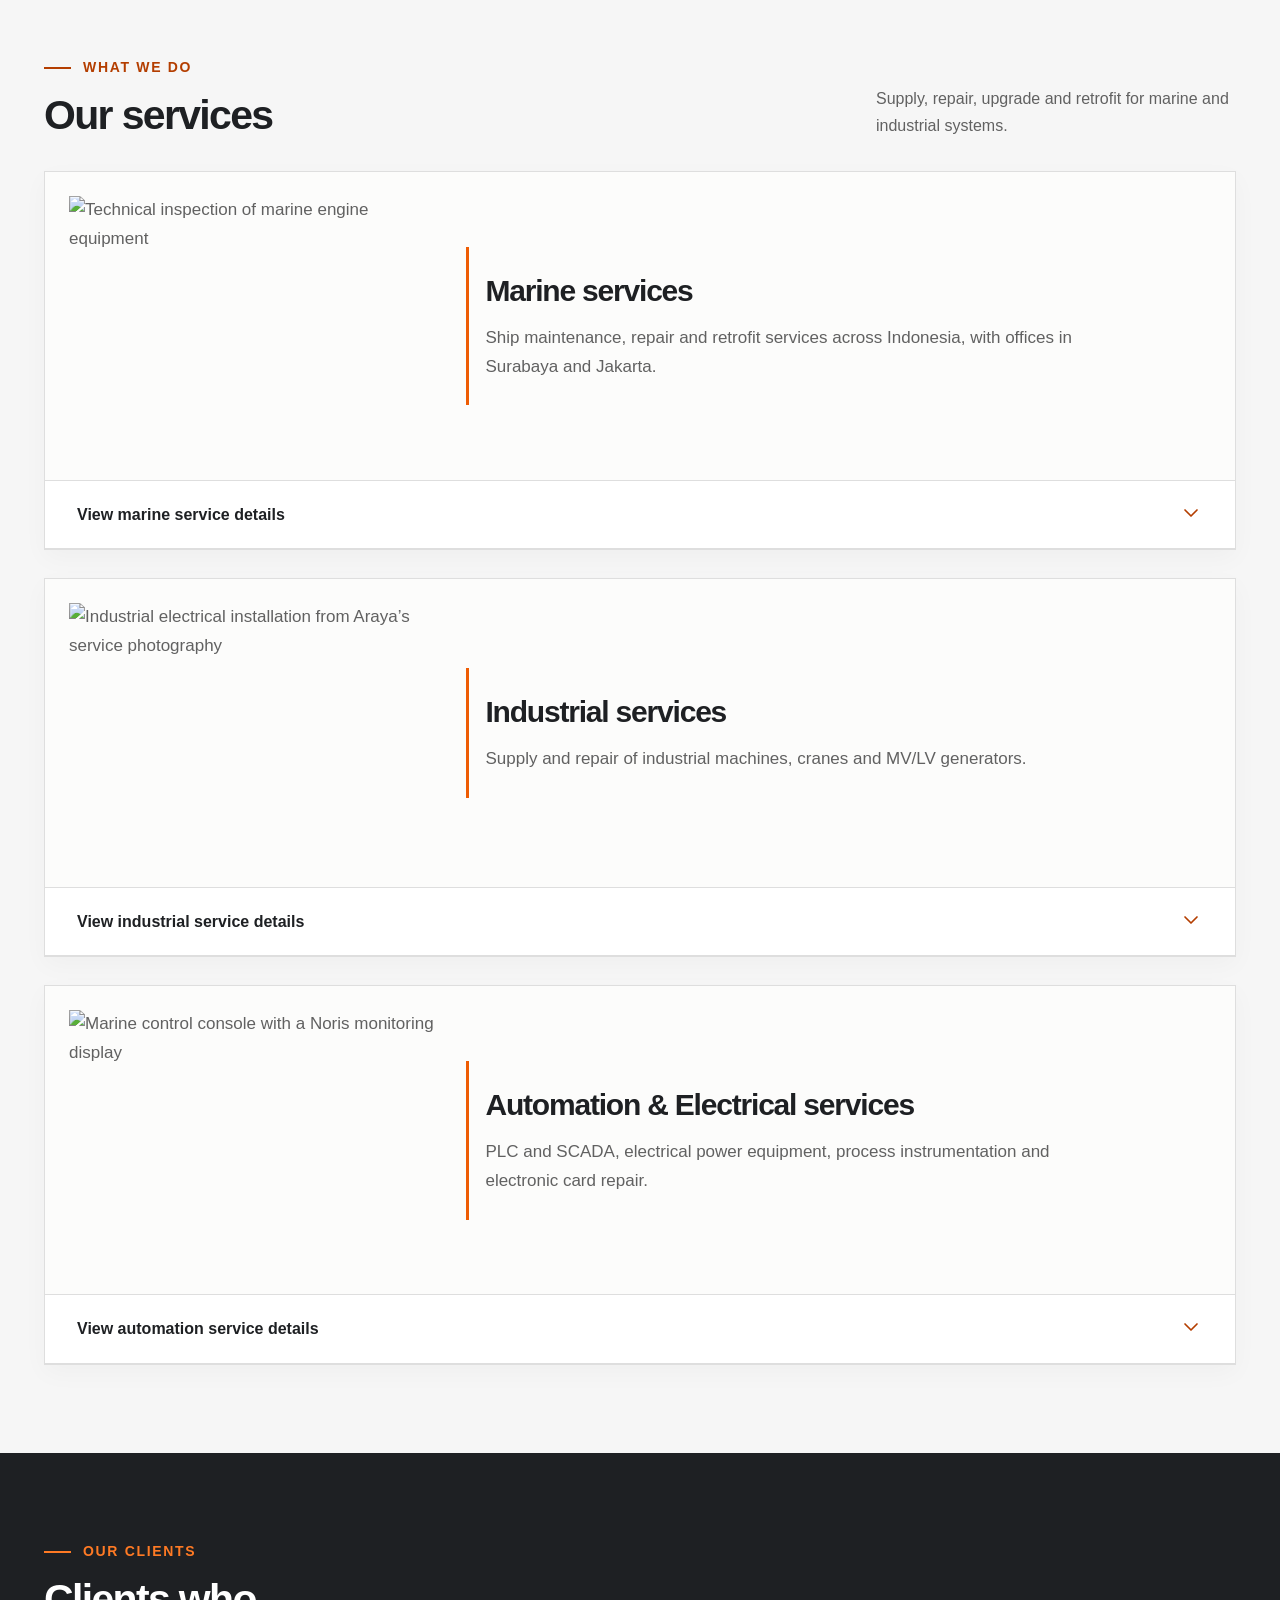
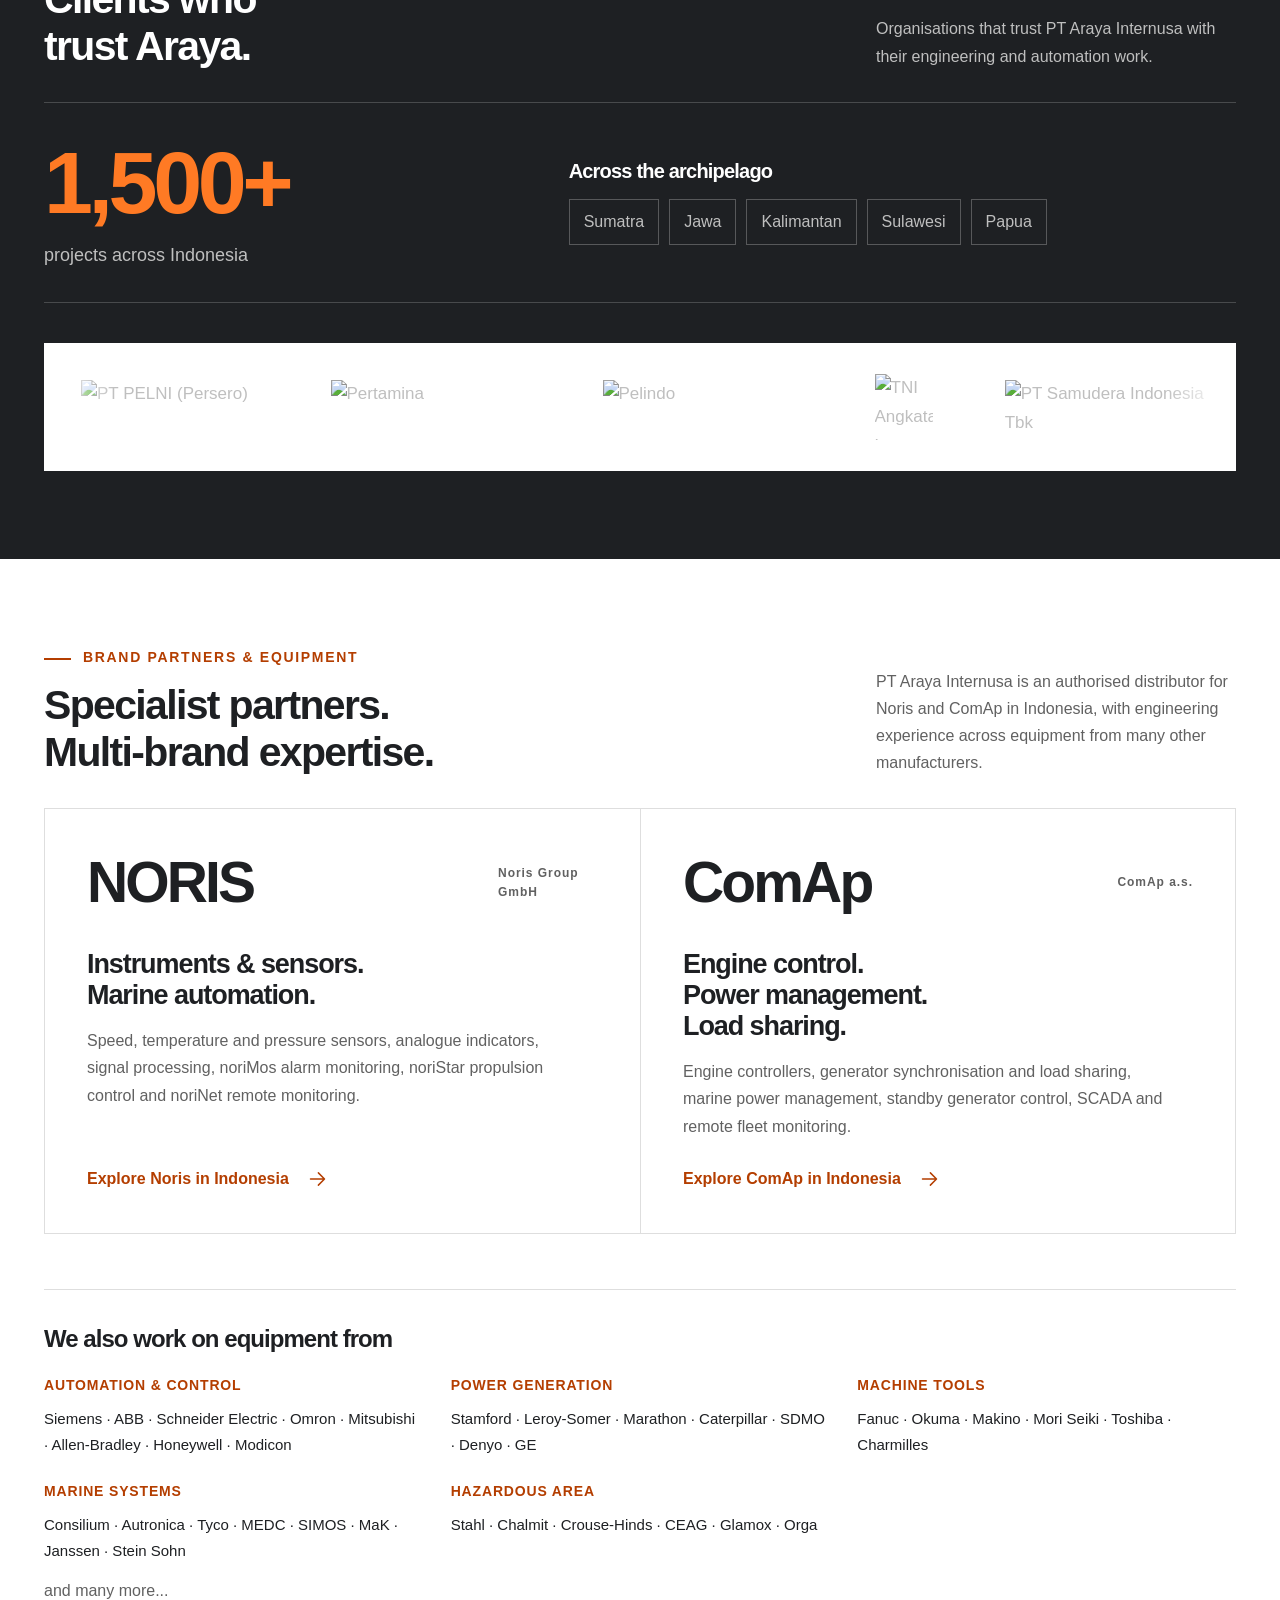
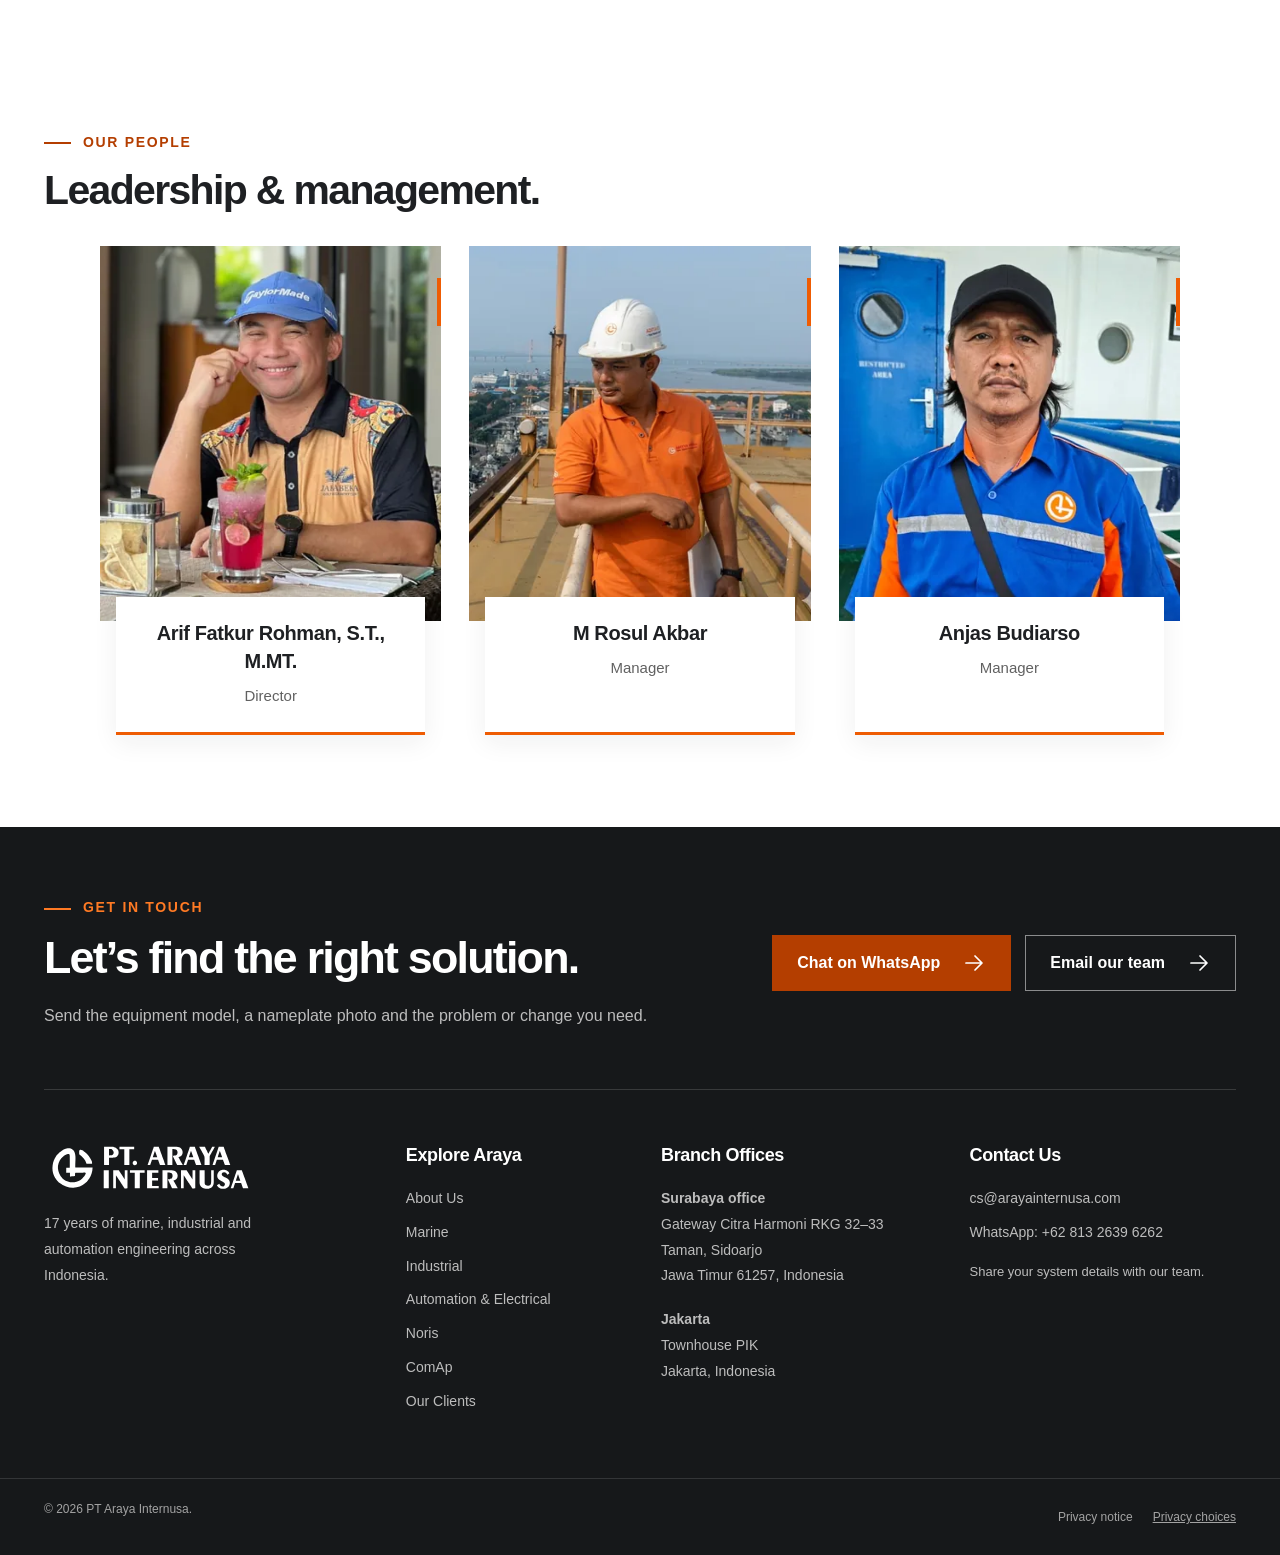
==== commit cb140da6: "Update nationwide service coverage and WhatsApp contact details" ====
--- a/public/automation/index.html
+++ b/public/automation/index.html
@@ -23,7 +23,7 @@
   <script src="../assets/company-date.js?v=125678347e" defer></script>
   <script src="../assets/site.js?v=9bcf9e2e0d" defer></script>
   <script src="../assets/measurement.js?v=667ec980f7" data-measurement="off" defer></script>
-  <script type="application/ld+json">{"@context": "https://schema.org", "@graph": [{"@type": "ProfessionalService", "@id": "https://hakiimm8.github.io/arayaweb/#organization", "name": "PT Araya Internusa", "alternateName": "Araya Internusa", "url": "https://arayainternusa.co.id/araya/", "logo": "https://hakiimm8.github.io/arayaweb/assets/images/araya-icon.svg", "image": "https://hakiimm8.github.io/arayaweb/assets/images/og-araya.jpg", "description": "Marine, industrial and automation engineering company serving Indonesia: supply, repair, modification, upgrade and retrofit.", "email": "cs@arayainternusa.com", "telephone": "+62-31-7877990", "foundingDate": "2009", "founder": {"@type": "Person", "name": "Arif Fatkur Rohman"}, "address": {"@type": "PostalAddress", "streetAddress": "Gateway Citra Harmoni RKG 32–33", "addressLocality": "Taman, Sidoarjo", "addressRegion": "Jawa Timur", "postalCode": "61257", "addressCountry": "ID"}, "location": [{"@type": "Place", "name": "Sidoarjo branch office", "address": {"@type": "PostalAddress", "streetAddress": "Gateway Citra Harmoni RKG 32–33", "addressLocality": "Taman, Sidoarjo", "addressRegion": "Jawa Timur", "postalCode": "61257", "addressCountry": "ID"}}, {"@type": "Place", "name": "Jakarta branch office — Townhouse PIK", "address": {"@type": "PostalAddress", "streetAddress": "Townhouse PIK", "addressLocality": "Jakarta", "addressCountry": "ID"}}], "openingHoursSpecification": {"@type": "OpeningHoursSpecification", "dayOfWeek": ["Monday", "Tuesday", "Wednesday", "Thursday", "Friday", "Saturday"], "opens": "08:00", "closes": "17:00"}, "areaServed": {"@type": "Country", "name": "Indonesia"}, "knowsAbout": ["Marine automation", "Alarm monitoring systems", "Ship electrical systems", "Engine overhaul and control", "Generator synchronisation and load sharing", "Water-level and cargo monitoring", "PLC and SCADA", "Industrial machinery repair", "Crane repair", "Hazardous-area electrical equipment", "Noris", "ComAp"]}]}</script>
+  <script type="application/ld+json">{"@context": "https://schema.org", "@graph": [{"@type": "ProfessionalService", "@id": "https://hakiimm8.github.io/arayaweb/#organization", "name": "PT Araya Internusa", "alternateName": "Araya Internusa", "url": "https://arayainternusa.co.id/araya/", "logo": "https://hakiimm8.github.io/arayaweb/assets/images/araya-icon.svg", "image": "https://hakiimm8.github.io/arayaweb/assets/images/og-araya.jpg", "description": "Marine, industrial and automation engineering company serving Indonesia: supply, repair, modification, upgrade and retrofit.", "email": "cs@arayainternusa.com", "telephone": "+6281326396262", "foundingDate": "2009", "founder": {"@type": "Person", "name": "Arif Fatkur Rohman"}, "address": {"@type": "PostalAddress", "streetAddress": "Gateway Citra Harmoni RKG 32–33", "addressLocality": "Taman, Sidoarjo", "addressRegion": "Jawa Timur", "postalCode": "61257", "addressCountry": "ID"}, "location": [{"@type": "Place", "name": "Surabaya office — Sidoarjo", "address": {"@type": "PostalAddress", "streetAddress": "Gateway Citra Harmoni RKG 32–33", "addressLocality": "Taman, Sidoarjo", "addressRegion": "Jawa Timur", "postalCode": "61257", "addressCountry": "ID"}}, {"@type": "Place", "name": "Jakarta branch office — Townhouse PIK", "address": {"@type": "PostalAddress", "streetAddress": "Townhouse PIK", "addressLocality": "Jakarta", "addressCountry": "ID"}}], "areaServed": {"@type": "Country", "name": "Indonesia"}, "knowsAbout": ["Marine automation", "Alarm monitoring systems", "Ship electrical systems", "Engine overhaul and control", "Generator synchronisation and load sharing", "Water-level and cargo monitoring", "PLC and SCADA", "Industrial machinery repair", "Crane repair", "Hazardous-area electrical equipment", "Noris", "ComAp"]}]}</script>
 </head>
 <body>
 <a class="skip-link" href="#main">Skip to content</a>
@@ -34,7 +34,7 @@
   <div class="consent-actions"><button type="button" data-consent-action="reject">Reject optional</button><button type="button" data-consent-action="accept">Accept analytics</button></div>
 </section>
 <header class="site-header">
-  <div class="utility"><div class="container utility-inner"><span>Sidoarjo &amp; Jakarta · Indonesia · Mon–Sat 08.00–17.00</span><a data-contact-location="utility" href="mailto:cs@arayainternusa.com">cs@arayainternusa.com</a><a data-contact-location="utility" href="tel:+62317877990">+62 (031) 7877990</a></div></div>
+  <div class="utility"><div class="container utility-inner"><span>Surabaya &amp; Jakarta Offices</span><a data-contact-location="utility" href="mailto:cs@arayainternusa.com">cs@arayainternusa.com</a><a data-contact-location="utility" href="https://wa.me/6281326396262?text=Hello%20Araya%2C%20I%20would%20like%20to%20discuss%20a%20project.">WhatsApp: +62 813 2639 6262</a></div></div>
   <div class="container navigation">
     <a class="brand" href="../index.html" aria-label="PT Araya Internusa home"><img src="../assets/images/araya-logo.svg" alt="PT Araya Internusa" width="4165" height="961"></a>
     <button class="menu-toggle" type="button" aria-expanded="false" aria-controls="main-navigation"><span>Menu</span><svg viewBox="0 0 24 24" aria-hidden="true"><path d="M3 6h18M3 12h18M3 18h18"/></svg></button>
@@ -50,8 +50,8 @@
   <div class="container footer-grid">
     <div class="footer-company"><img src="../assets/images/araya-logo.svg" alt="PT Araya Internusa" width="4165" height="961" loading="lazy"><p><span class="company-age-copy"><span data-company-age>17</span> years of </span>marine, industrial and automation engineering across Indonesia.</p></div>
     <div><h3>Explore Araya</h3><a href="../index.html#about">About Us</a><a href="../index.html#marine-services">Marine</a><a href="../index.html#industrial-services">Industrial</a><a href="../index.html#automation-services">Automation &amp; Electrical</a><a href="../noris/">Noris</a><a href="../comap/">ComAp</a><a href="../index.html#clients">Our Clients</a></div>
-    <div><h3>Branch Offices</h3><p><strong>Sidoarjo</strong><a href="https://www.google.com/maps/search/?api=1&query=Gateway%20Citra%20Harmoni%20RKG%2032-33%2C%20Taman%2C%20Sidoarjo">Gateway Citra Harmoni RKG 32–33<br>Taman, Sidoarjo<br>Jawa Timur 61257, Indonesia</a></p><p><strong>Jakarta</strong><a href="https://www.google.com/maps/search/?api=1&query=Townhouse%20PIK%2C%20Jakarta">Townhouse PIK<br>Jakarta, Indonesia</a></p><p class="contact-note">Mon–Sat, 08.00–17.00 WIB</p></div>
-    <div><h3>Contact Us</h3><a data-contact-location="footer" href="mailto:cs@arayainternusa.com">cs@arayainternusa.com</a><a data-contact-location="footer" href="tel:+62317877990">+62 (031) 7877990</a><a data-contact-location="footer" href="https://wa.me/6281326396262?text=Hello%20Araya%2C%20I%20would%20like%20to%20discuss%20Automation%20%26%20Electrical.">WhatsApp: +62 813 2639 6262</a><p class="contact-note">Share your system details with our team.</p></div>
+    <div><h3>Branch Offices</h3><p><strong>Surabaya office</strong><a href="https://www.google.com/maps/search/?api=1&query=Gateway%20Citra%20Harmoni%20RKG%2032-33%2C%20Taman%2C%20Sidoarjo">Gateway Citra Harmoni RKG 32–33<br>Taman, Sidoarjo<br>Jawa Timur 61257, Indonesia</a></p><p><strong>Jakarta</strong><a href="https://www.google.com/maps/search/?api=1&query=Townhouse%20PIK%2C%20Jakarta">Townhouse PIK<br>Jakarta, Indonesia</a></p></div>
+    <div><h3>Contact Us</h3><a data-contact-location="footer" href="mailto:cs@arayainternusa.com">cs@arayainternusa.com</a><a data-contact-location="footer" href="https://wa.me/6281326396262?text=Hello%20Araya%2C%20I%20would%20like%20to%20discuss%20Automation%20%26%20Electrical.">WhatsApp: +62 813 2639 6262</a><p class="contact-note">Share your system details with our team.</p></div>
   </div>
 </section>
 <footer class="copyright"><div class="container"><span>© <span class="company-age-copy" data-current-year>2026</span> PT Araya Internusa.</span><div class="privacy-links"><a href="../privacy/">Privacy notice</a><button class="privacy-choice" type="button" data-consent-action="open">Privacy choices</button></div></div></footer>
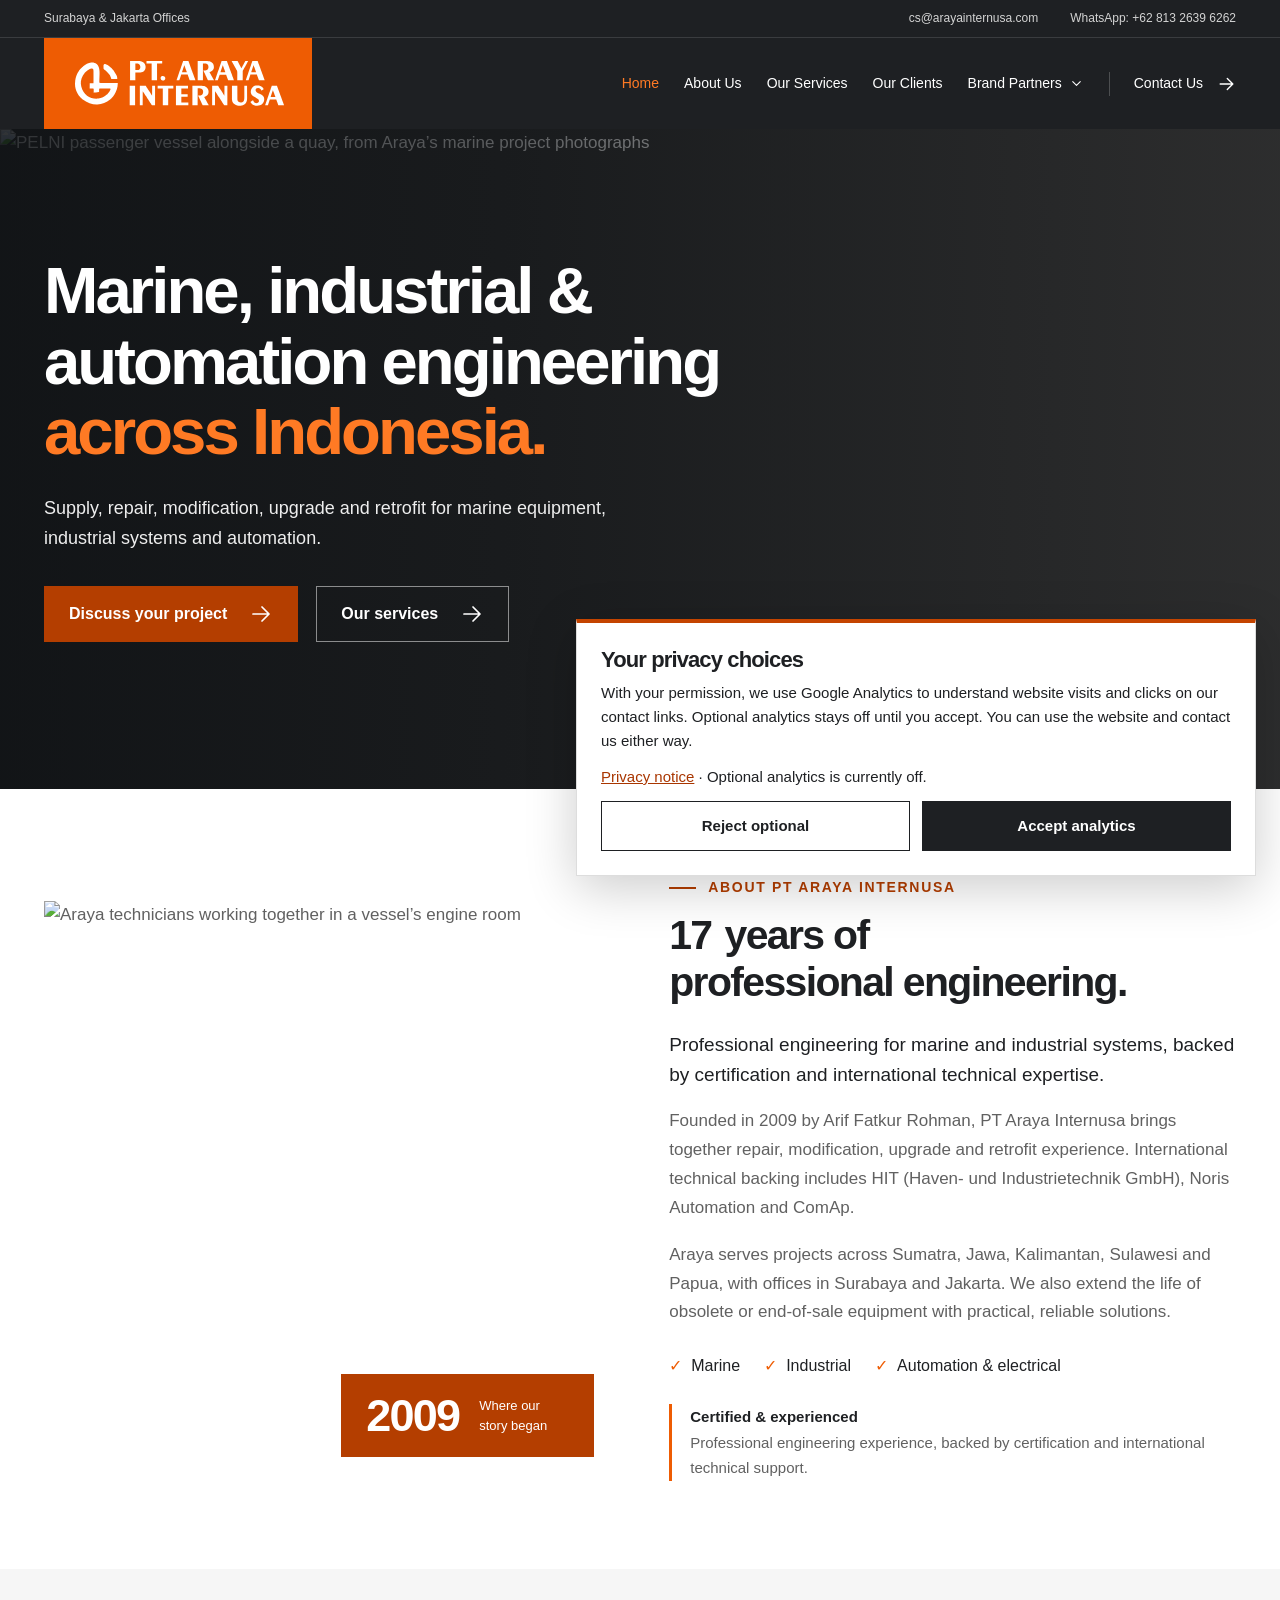
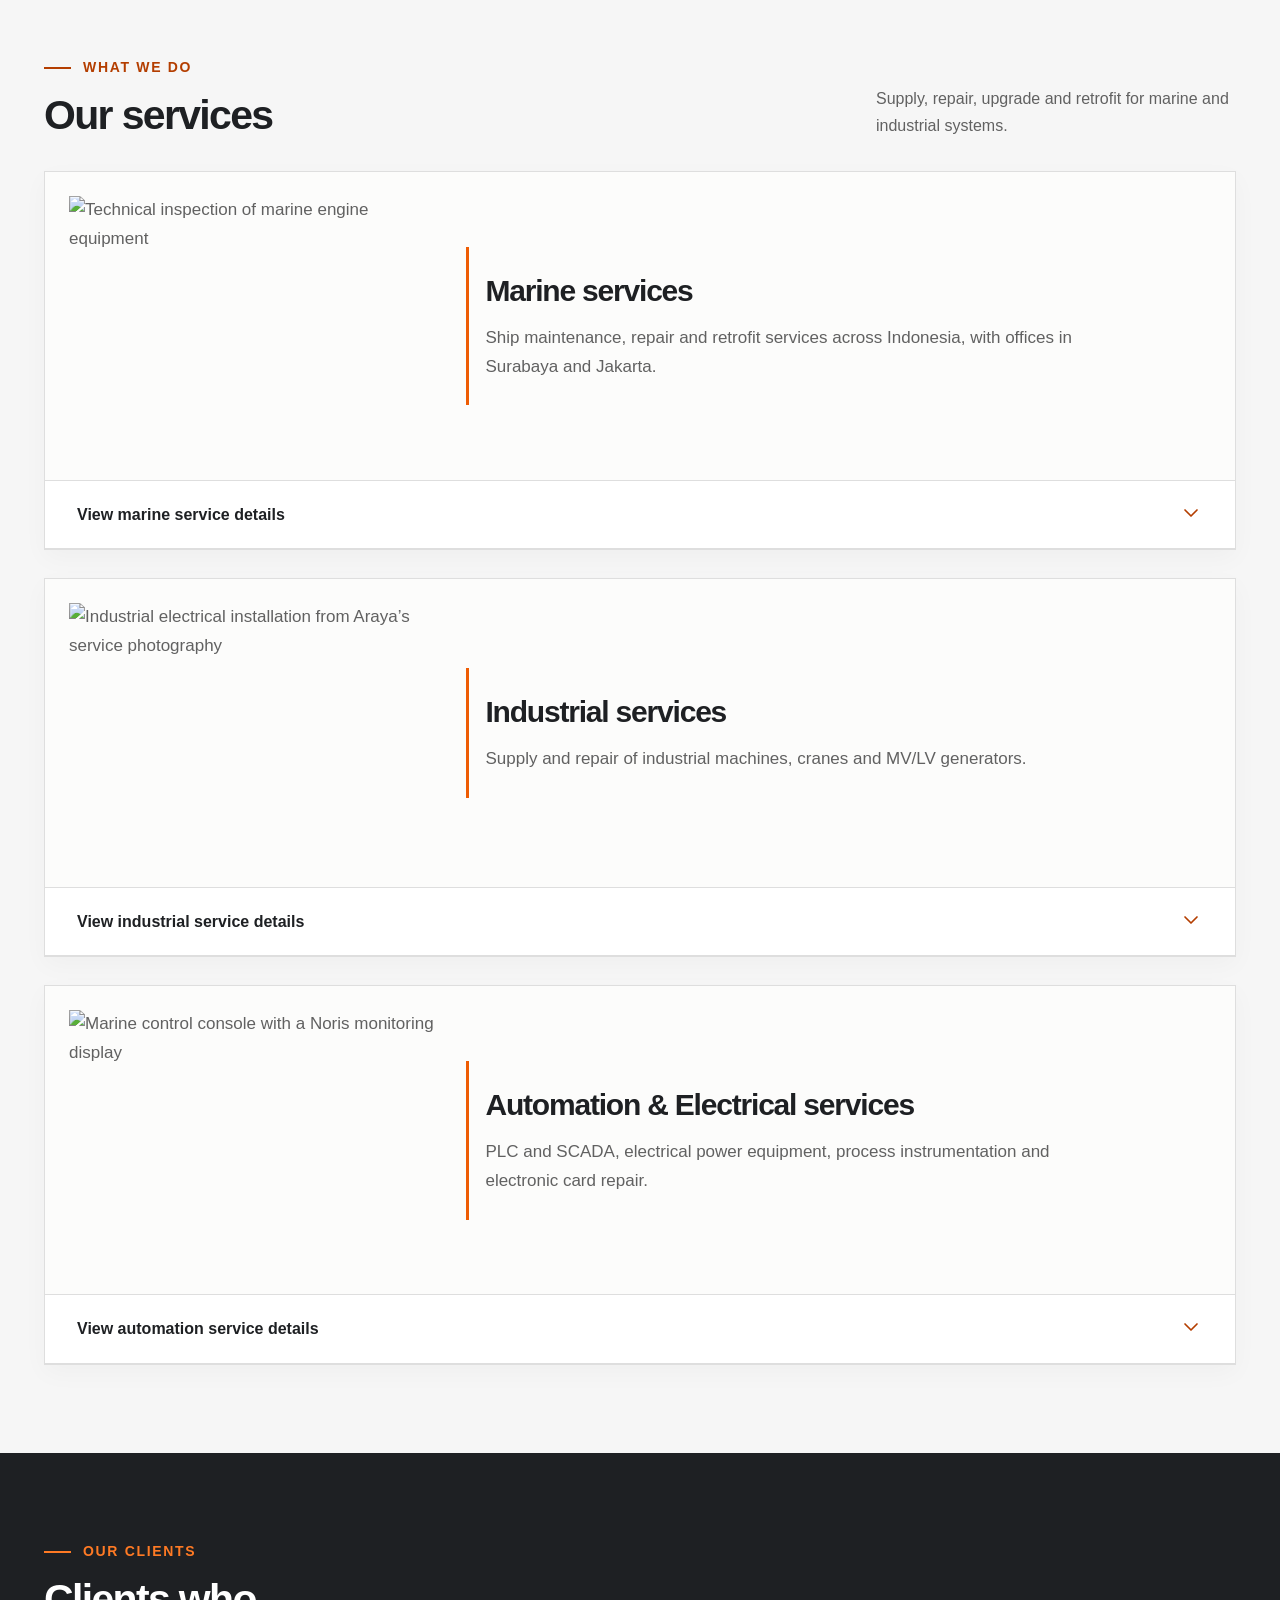
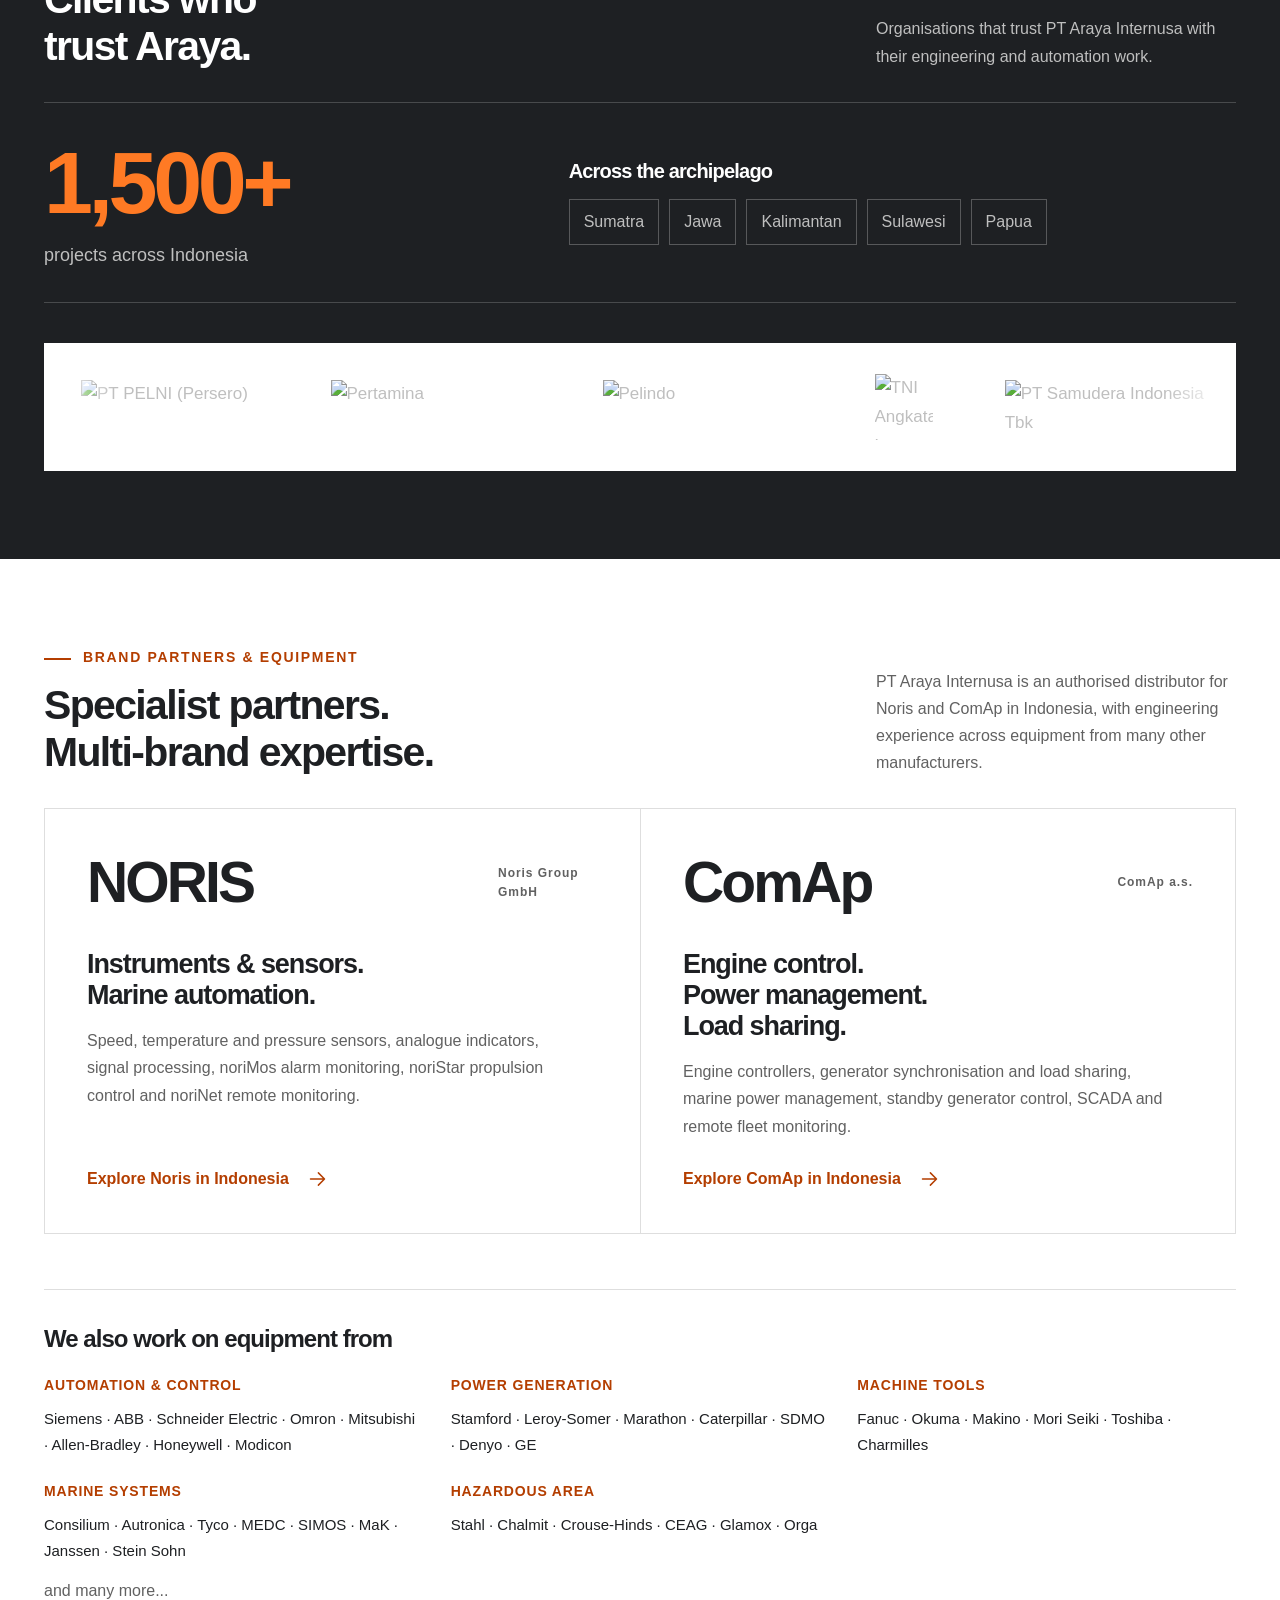
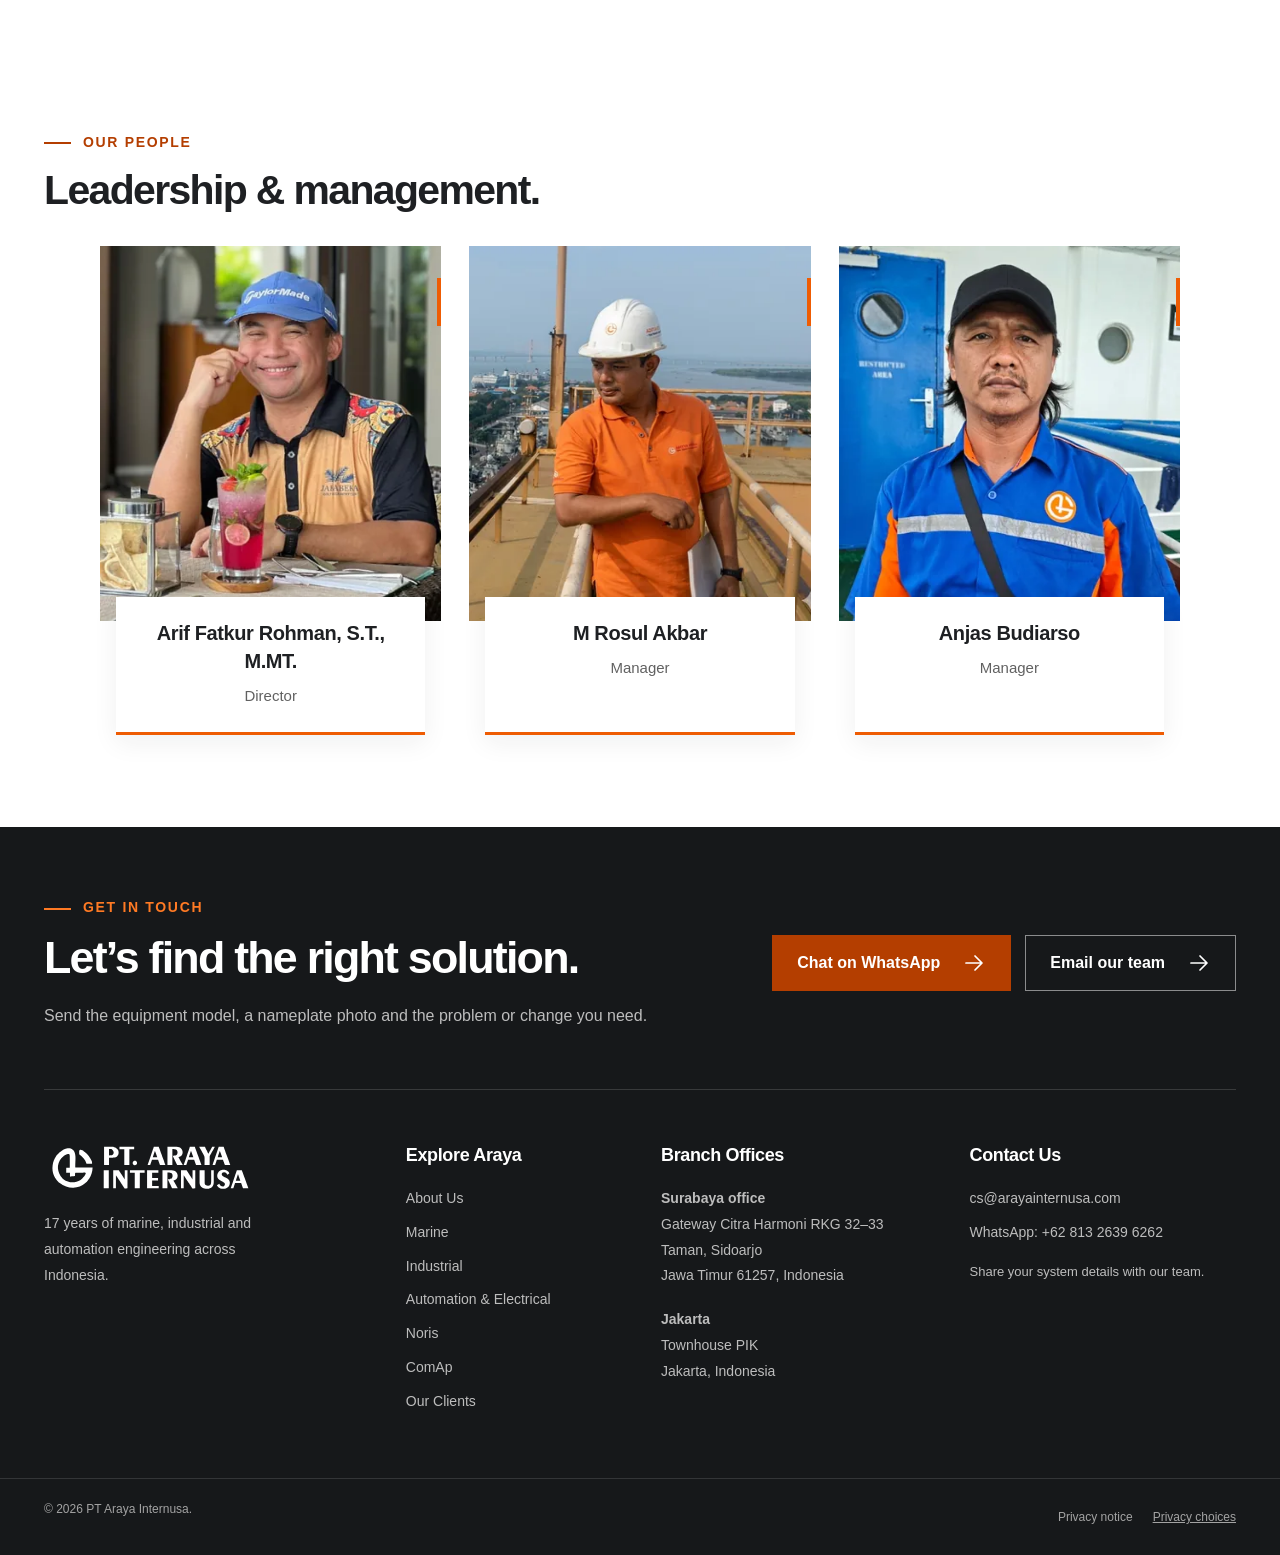
==== commit 2ce7ccce: "Smooth navigation and hero motion and clean mobile header" ====
--- a/public/automation/index.html
+++ b/public/automation/index.html
@@ -18,10 +18,10 @@
   <link rel="icon" type="image/svg+xml" sizes="any" href="../assets/images/araya-icon.svg?v=b778df4fcd">
   <link rel="preload" href="../assets/fonts/space-grotesk.woff2" as="font" type="font/woff2" crossorigin>
 
-  <link rel="stylesheet" href="../assets/site.css?v=2e17786487">
+  <link rel="stylesheet" href="../assets/site.css?v=8c8e5b9b1f">
   <link rel="stylesheet" href="../assets/measurement.css?v=b366c273af">
   <script src="../assets/company-date.js?v=125678347e" defer></script>
-  <script src="../assets/site.js?v=9bcf9e2e0d" defer></script>
+  <script src="../assets/site.js?v=10c420f9b8" defer></script>
   <script src="../assets/measurement.js?v=667ec980f7" data-measurement="off" defer></script>
   <script type="application/ld+json">{"@context": "https://schema.org", "@graph": [{"@type": "ProfessionalService", "@id": "https://hakiimm8.github.io/arayaweb/#organization", "name": "PT Araya Internusa", "alternateName": "Araya Internusa", "url": "https://arayainternusa.co.id/araya/", "logo": "https://hakiimm8.github.io/arayaweb/assets/images/araya-icon.svg", "image": "https://hakiimm8.github.io/arayaweb/assets/images/og-araya.jpg", "description": "Marine, industrial and automation engineering company serving Indonesia: supply, repair, modification, upgrade and retrofit.", "email": "cs@arayainternusa.com", "telephone": "+6281326396262", "foundingDate": "2009", "founder": {"@type": "Person", "name": "Arif Fatkur Rohman"}, "address": {"@type": "PostalAddress", "streetAddress": "Gateway Citra Harmoni RKG 32–33", "addressLocality": "Taman, Sidoarjo", "addressRegion": "Jawa Timur", "postalCode": "61257", "addressCountry": "ID"}, "location": [{"@type": "Place", "name": "Surabaya office — Sidoarjo", "address": {"@type": "PostalAddress", "streetAddress": "Gateway Citra Harmoni RKG 32–33", "addressLocality": "Taman, Sidoarjo", "addressRegion": "Jawa Timur", "postalCode": "61257", "addressCountry": "ID"}}, {"@type": "Place", "name": "Jakarta branch office — Townhouse PIK", "address": {"@type": "PostalAddress", "streetAddress": "Townhouse PIK", "addressLocality": "Jakarta", "addressCountry": "ID"}}], "areaServed": {"@type": "Country", "name": "Indonesia"}, "knowsAbout": ["Marine automation", "Alarm monitoring systems", "Ship electrical systems", "Engine overhaul and control", "Generator synchronisation and load sharing", "Water-level and cargo monitoring", "PLC and SCADA", "Industrial machinery repair", "Crane repair", "Hazardous-area electrical equipment", "Noris", "ComAp"]}]}</script>
 </head>
--- a/public/assets/site.css
+++ b/public/assets/site.css
@@ -1,6 +1,6 @@
 @font-face{font-family:"Space Grotesk";src:url("./fonts/space-grotesk.woff2") format("woff2");font-style:normal;font-weight:300 700;font-display:swap}
-:root{--orange:#ee5c03;--orange-hover:#cb4800;--ink:#1e2023;--text:#616161;--muted:#f6f6f6;--line:#dedede;--white:#fff;--container:1240px;--space-section:105px;--space-component:30px;--type-caption:12px;--motion-fast:180ms;--motion-enter:450ms;--header-edge:91px;--index-height:0px}
-*{box-sizing:border-box}html{scroll-behavior:smooth;scroll-padding-top:calc(var(--header-edge) + var(--index-height) + 20px)}body{margin:0;font-family:"Space Grotesk",Arial,sans-serif;font-size:17px;line-height:1.7;color:var(--text);background:#fff}h1,h2,h3,h4,p,figure{margin:0}h1,h2,h3,h4{color:var(--ink);font-weight:700;line-height:1.15;letter-spacing:-.04em}h2{font-size:clamp(32px,3.8vw,49px)}h3{font-size:25px}p+p{margin-top:18px}a{color:inherit;text-decoration:none}button{font:inherit}img{display:block;max-width:100%;height:auto}svg{width:24px;height:24px;fill:none;stroke:currentColor;stroke-width:1.7;stroke-linecap:round;stroke-linejoin:round;flex:none}.container{width:min(var(--container),calc(100% - 88px));margin-inline:auto}.section{padding:var(--space-section) 0}.section-muted{background:var(--muted)}.eyebrow{color:var(--orange);font-size:14px;letter-spacing:.12em;font-weight:700;line-height:1.5;margin-bottom:18px}.eyebrow:before{content:"";display:inline-block;vertical-align:middle;width:27px;height:2px;margin-right:12px;background:currentColor}.lead{font-size:20px;color:var(--ink);line-height:1.55;margin:24px 0 18px}.text-link{display:inline-flex;align-items:center;gap:18px;color:var(--orange);font-weight:600;font-size:16px;line-height:1.4}.text-link svg{width:21px}.text-link:hover{color:var(--orange-hover)}.button{display:inline-flex;align-items:center;justify-content:center;gap:22px;min-height:56px;padding:15px 24px;background:var(--orange);border:1px solid var(--orange);color:#fff;font-size:16px;font-weight:600;line-height:1.4;transition:background .2s}.button:hover{background:var(--orange-hover);border-color:var(--orange-hover)}.button-outline{background:transparent;border-color:#ffffff80}.button-outline:hover{background:#ffffff14;border-color:#fff}a:focus-visible,button:focus-visible{outline:3px solid var(--orange);outline-offset:5px}.button:focus-visible{outline-color:#fff;box-shadow:0 0 0 7px var(--orange)}.skip-link{position:fixed;top:-100px;left:16px;z-index:99;background:#fff;color:var(--ink);padding:12px}.skip-link:focus{top:12px}
+:root{--orange:#ee5c03;--orange-hover:#cb4800;--ink:#1e2023;--text:#616161;--muted:#f6f6f6;--line:#dedede;--white:#fff;--container:1240px;--space-section:105px;--space-component:30px;--type-caption:12px;--motion-fast:280ms;--motion-enter:450ms;--header-edge:91px;--index-height:0px}
+*{box-sizing:border-box}html{scroll-behavior:smooth;scroll-padding-top:calc(var(--anchor-header, var(--header-edge)) + var(--index-height) + 20px)}body{margin:0;font-family:"Space Grotesk",Arial,sans-serif;font-size:17px;line-height:1.7;color:var(--text);background:#fff}h1,h2,h3,h4,p,figure{margin:0}h1,h2,h3,h4{color:var(--ink);font-weight:700;line-height:1.15;letter-spacing:-.04em}h2{font-size:clamp(32px,3.8vw,49px)}h3{font-size:25px}p+p{margin-top:18px}a{color:inherit;text-decoration:none}button{font:inherit}img{display:block;max-width:100%;height:auto}svg{width:24px;height:24px;fill:none;stroke:currentColor;stroke-width:1.7;stroke-linecap:round;stroke-linejoin:round;flex:none}.container{width:min(var(--container),calc(100% - 88px));margin-inline:auto}.section{padding:var(--space-section) 0}.section-muted{background:var(--muted)}.eyebrow{color:var(--orange);font-size:14px;letter-spacing:.12em;font-weight:700;line-height:1.5;margin-bottom:18px}.eyebrow:before{content:"";display:inline-block;vertical-align:middle;width:27px;height:2px;margin-right:12px;background:currentColor}.lead{font-size:20px;color:var(--ink);line-height:1.55;margin:24px 0 18px}.text-link{display:inline-flex;align-items:center;gap:18px;color:var(--orange);font-weight:600;font-size:16px;line-height:1.4}.text-link svg{width:21px}.text-link:hover{color:var(--orange-hover)}.button{display:inline-flex;align-items:center;justify-content:center;gap:22px;min-height:56px;padding:15px 24px;background:var(--orange);border:1px solid var(--orange);color:#fff;font-size:16px;font-weight:600;line-height:1.4;transition:background .2s}.button:hover{background:var(--orange-hover);border-color:var(--orange-hover)}.button-outline{background:transparent;border-color:#ffffff80}.button-outline:hover{background:#ffffff14;border-color:#fff}a:focus-visible,button:focus-visible{outline:3px solid var(--orange);outline-offset:5px}.button:focus-visible{outline-color:#fff;box-shadow:0 0 0 7px var(--orange)}.skip-link{position:fixed;top:-100px;left:16px;z-index:99;background:#fff;color:var(--ink);padding:12px}.skip-link:focus{top:12px}
 .site-header{background:var(--ink);color:#fff;position:relative;z-index:20}.utility{border-bottom:1px solid #ffffff20}.utility-inner{display:flex;justify-content:flex-end;gap:32px;font-size:12px;min-height:37px;align-items:center;color:#d3d3d3}.utility-inner span{margin-right:auto}.utility a:hover{color:#fff}.navigation{display:flex;align-items:center;min-height:91px;gap:36px}.brand{background:var(--orange);align-self:stretch;display:flex;align-items:center;padding:18px 22px;flex:none}.brand img{width:224px;height:auto}.main-nav{display:flex;align-items:center;justify-content:flex-end;gap:25px;flex:1;font-size:14px;font-weight:500;line-height:1.35}.main-nav>a{white-space:nowrap}.main-nav>a:hover{color:var(--orange)}.main-nav .nav-contact{border-left:1px solid #ffffff35;padding-left:24px;display:inline-flex;align-items:center;gap:14px}.nav-contact svg{width:19px}.menu-toggle{display:none;background:none;color:#fff;border:1px solid #ffffff50;padding:10px 13px;align-items:center;gap:10px;font-size:15px}
 .hero{position:relative;min-height:660px;display:flex;align-items:center;isolation:isolate;background:#343434;color:#fff}.hero-photo,.hero-shade{position:absolute;inset:0;width:100%;height:100%;z-index:-2;object-fit:cover}.hero-photo{object-position:58% 48%}.hero-shade{z-index:-1;background:linear-gradient(90deg,rgba(12,15,18,.85) 0%,rgba(12,15,18,.67) 40%,rgba(12,15,18,.18) 100%)}.hero-content{padding-block:68px 88px}.hero .eyebrow{color:#fff}.hero h1{color:#fff;font-size:clamp(42px,5.1vw,71px);line-height:1.08;letter-spacing:-.045em;max-width:840px}.hero h1 span{color:#ff7a24}.hero-description{font-size:18px;line-height:1.7;color:#eee;max-width:590px;margin-top:25px}.hero-actions{display:flex;flex-wrap:wrap;gap:18px;margin-top:32px}.hero-index{position:absolute;right:45px;bottom:30px;font-size:11px;letter-spacing:.14em;display:flex;align-items:center;gap:12px}.hero-index span{font-size:25px;font-weight:600;letter-spacing:0}.feature-strip{background:var(--ink);color:#bdbdbd}.feature-grid{display:grid;grid-template-columns:repeat(3,1fr);padding-block:35px}.feature-grid>div{display:flex;gap:18px;align-items:flex-start;padding:0 28px;border-right:1px solid #ffffff20}.feature-grid>div:first-child{padding-left:0}.feature-grid>div:last-child{border:0;padding-right:0}.feature-number{font-size:14px;color:var(--orange);font-weight:600;line-height:1.8}.feature-grid h2{color:#fff;font-size:21px;letter-spacing:-.03em;margin-bottom:7px}.feature-grid p{font-size:14px;line-height:1.6}
 .about-grid{display:grid;grid-template-columns:1fr 1.03fr;gap:75px;align-items:center}.about-media{position:relative;padding-right:22px;padding-bottom:28px}.about-media>img{width:100%;aspect-ratio:1;object-fit:cover}.since{position:absolute;bottom:0;right:0;background:var(--orange-readable);color:#fff;display:flex;align-items:center;gap:20px;padding:19px 25px}.since strong{font-size:45px;line-height:1;letter-spacing:-.04em}.since span{font-size:13px;max-width:90px;line-height:1.5}.scope-list{display:flex;flex-wrap:wrap;gap:24px;margin:25px 0}.scope-list span{color:var(--ink);font-size:16px;font-weight:500}.scope-list span:before{content:"✓";color:var(--orange);margin-right:9px}.section-heading{display:flex;align-items:flex-end;justify-content:space-between;gap:65px;margin-bottom:42px}.section-heading>p{max-width:360px;line-height:1.7;font-size:16px}.service-grid{display:grid;grid-template-columns:repeat(3,1fr);gap:25px}.service-card{position:relative;min-height:450px;overflow:hidden;background:var(--ink);color:#ddd;display:flex;align-items:flex-end}.service-card>img{position:absolute;inset:0;width:100%;height:100%;object-fit:cover;transition:transform .5s}.service-card:after{content:"";position:absolute;inset:0;background:linear-gradient(180deg,#1e202308 15%,#1e2023dd 65%,#1e2023 100%)}.service-card:hover>img{transform:scale(1.04)}.service-body{position:relative;z-index:1;padding:32px;width:100%}.service-number{display:inline-block;font-size:16px;font-weight:600;color:#fff;opacity:.8;margin-bottom:40px}.service-body h3{color:#fff;font-size:30px;margin-bottom:14px}.service-body p{font-size:15px;line-height:1.65;min-height:50px}.card-link{display:flex;align-items:center;justify-content:space-between;gap:12px;margin-top:24px;padding-top:18px;border-top:1px solid #ffffff40;font-size:14px;color:#fff}.card-link svg{width:19px;color:#ff7a24}.brand-grid{display:grid;grid-template-columns:1fr 1fr;border:1px solid var(--line)}.brand-panel{padding:42px}.brand-panel+article{border-left:1px solid var(--line)}.brand-name{font-size:57px;color:var(--ink);font-weight:700;line-height:1.1;letter-spacing:-.05em;display:flex;align-items:center;justify-content:space-between;gap:18px;margin-bottom:35px}.brand-name span{font-size:12px;font-weight:600;letter-spacing:.08em;color:var(--text);max-width:100px;line-height:1.6}.brand-panel h3{font-size:27px;margin-bottom:16px}.brand-panel p{font-size:16px;max-width:480px;margin-bottom:27px}.projects{background:var(--ink);color:#bfbfbf}.projects h2{color:#fff}.project-grid{display:grid;grid-template-columns:1.35fr 1fr;gap:28px}.project-grid figure>img{width:100%;height:330px;object-fit:cover}.project-grid figcaption{padding-top:24px}.project-grid figcaption span{font-size:12px;letter-spacing:.08em;text-transform:uppercase;color:#ff7a24}.project-grid h3{font-size:28px;margin-top:9px;color:#fff}
@@ -135,9 +135,9 @@
 .button:hover svg,.text-link:hover svg,.service-card:hover .card-link svg{transform:translateX(4px)}
 .connection-grid>a,.brand-panel{transition:background var(--motion-fast)}.connection-grid>a:hover{background:#f6f6f6}
 @media(prefers-reduced-motion:no-preference){
- .application-detail[open]>summary>span:first-child,.faq-list details[open]>p{animation:detail-enter 220ms ease-out}
- .diagram-viewer[open]{animation:detail-enter 180ms ease-out}
- .brand-toc-group[open]>ul{animation:detail-enter 280ms ease-out}
+ .application-detail[open]>summary>span:first-child,.faq-list details[open]>p{animation:detail-enter 400ms ease-out}
+ .diagram-viewer[open]{animation:detail-enter 350ms ease-out}
+ .brand-toc-group[open]>ul{animation:detail-enter 450ms ease-out}
  .hero{overflow:hidden}.hero-photo{animation:hero-drift 24s ease-in-out infinite alternate;transform-origin:60% 50%}
  .brand-toc-group{transition:border-color 180ms ease-out}.brand-toc-group:hover{border-color:var(--orange-readable)}
 }
@@ -164,7 +164,7 @@
 .service-equipment>summary:after{content:"+";color:var(--orange-readable);font-size:24px;line-height:1}.service-equipment[open]>summary:after{content:"−"}
 .service-equipment .equipment-list{margin-top:0;border:0}.service-detail-body .equipment-note h4{font-size:22px;margin-bottom:16px}
 @media(max-width:680px){.service-detail>summary{padding-block:23px;gap:18px}.service-detail>summary strong{font-size:23px}.service-detail>summary>span>span{font-size:15px}.service-detail-body .scope-detail h4{font-size:21px}.service-detail-body .button{font-size:14px;gap:14px;padding-inline:18px}}
-@media(prefers-reduced-motion:no-preference){.service-detail[open]>summary>span:first-child{animation:detail-enter 220ms ease-out}}
+@media(prefers-reduced-motion:no-preference){.service-detail[open]>summary>span:first-child{animation:detail-enter 400ms ease-out}}
 
 .company-age-copy{display:none}.dates-ready .company-age-copy{display:inline}.hero-index .company-age-copy{font:inherit}
 .service-brand-links{display:grid;grid-template-columns:1fr 1fr;gap:30px;margin-top:30px}.service-brand-links>a{border-top:1px solid var(--line);padding-top:24px}.service-brand-links strong{font-size:22px;color:var(--ink)}.service-brand-links p{font-size:15px;margin:12px 0 20px}@media(max-width:680px){.service-brand-links{grid-template-columns:1fr}}
@@ -368,3 +368,9 @@
  .leadership-card>img{aspect-ratio:1/1.05}
  .leadership-card figcaption{min-height:0}
 }
+
+/* Align navigation to section content rather than the empty section padding. */
+#about,#services,#clients,#brands,#contact{scroll-margin-top:calc(24px - var(--space-section))}
+
+/* Mobile keeps a single clean sticky navigation row; contact links remain in the footer. */
+@media(max-width:680px){.site-header .utility{display:none}.site-header{top:0}}
